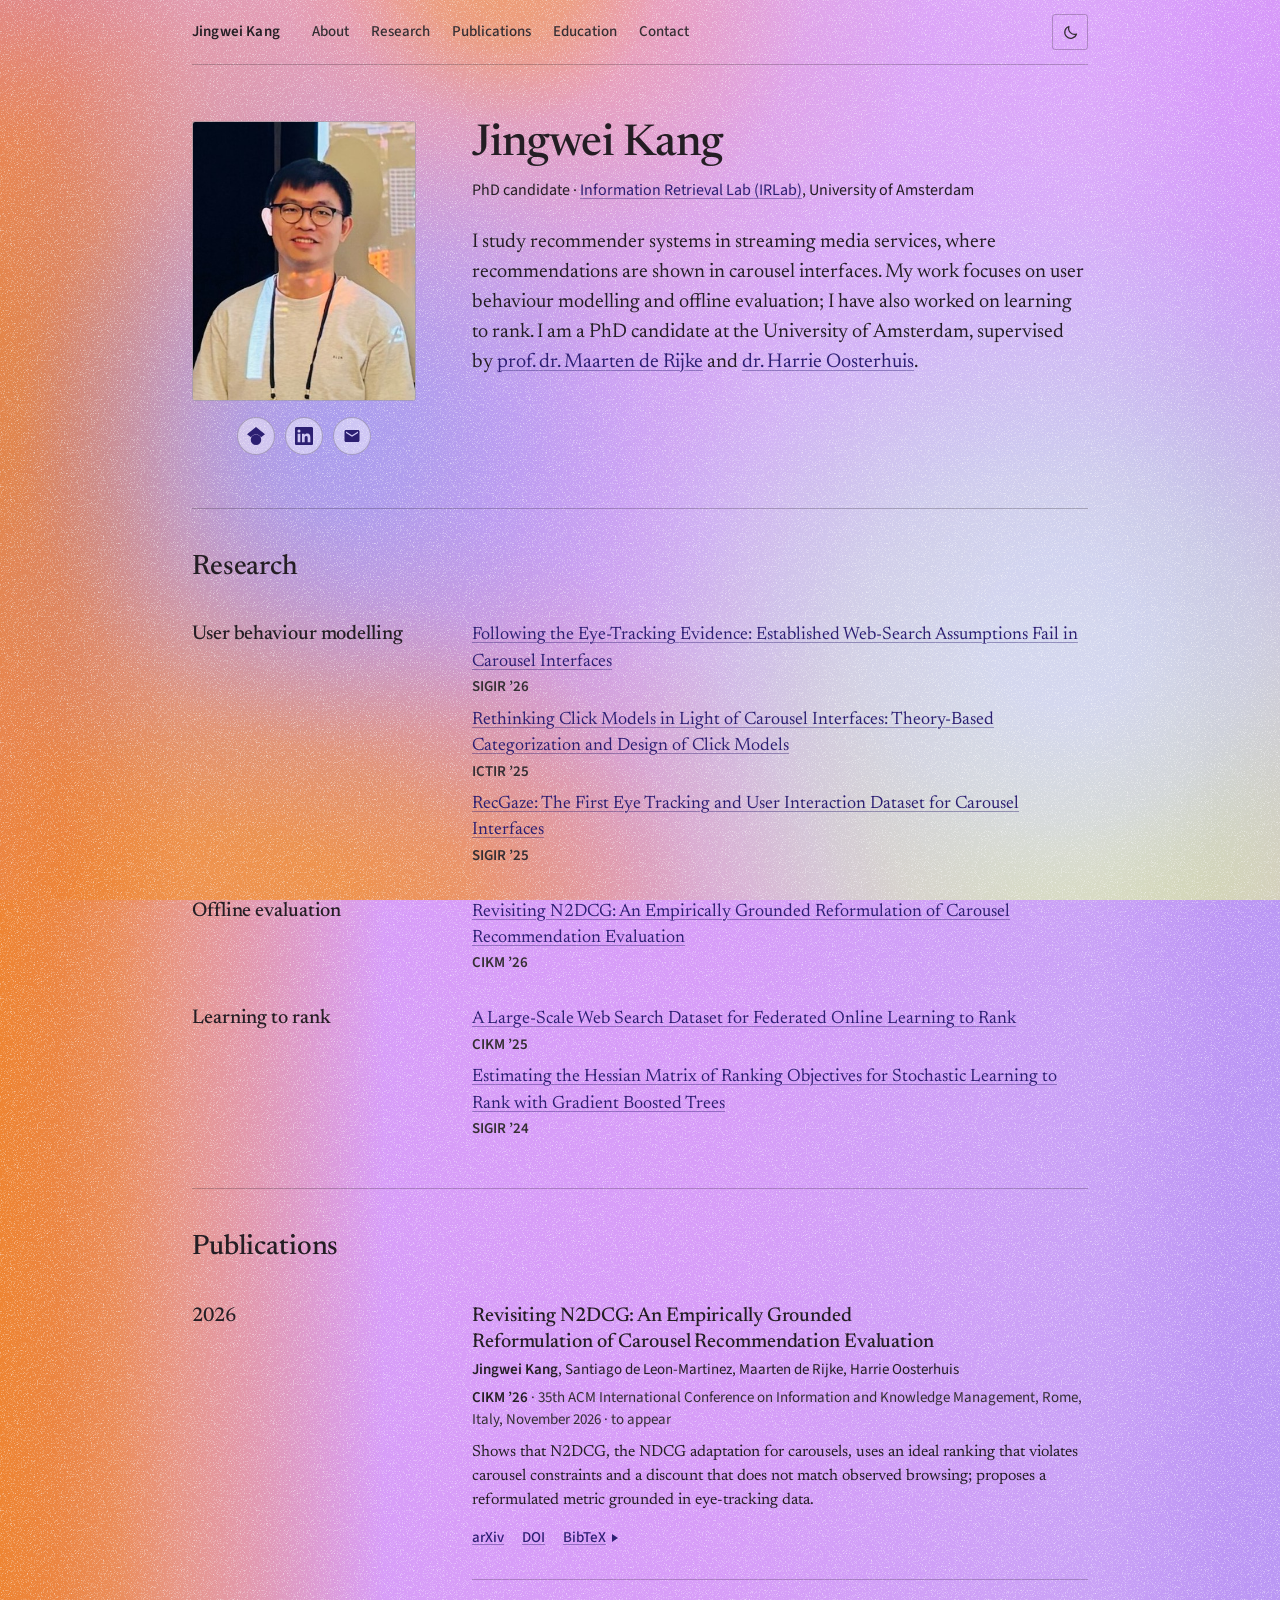
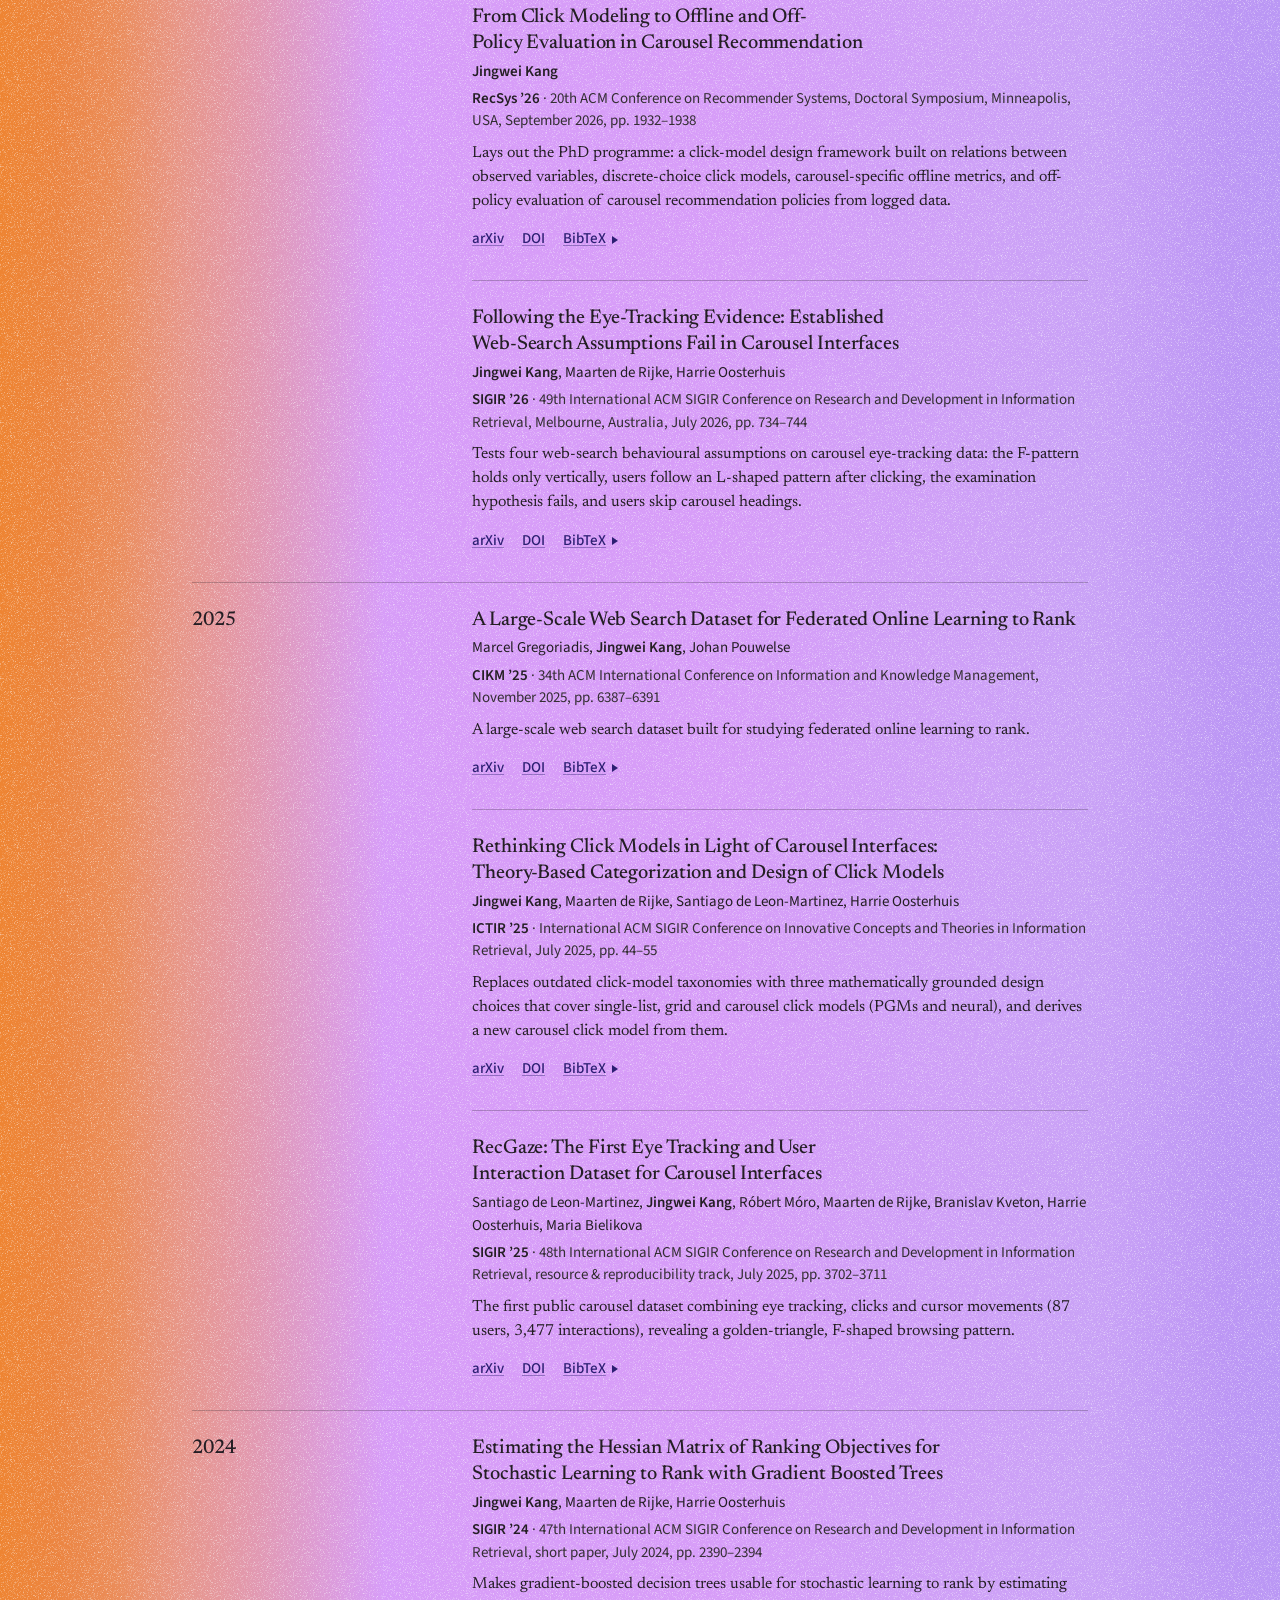
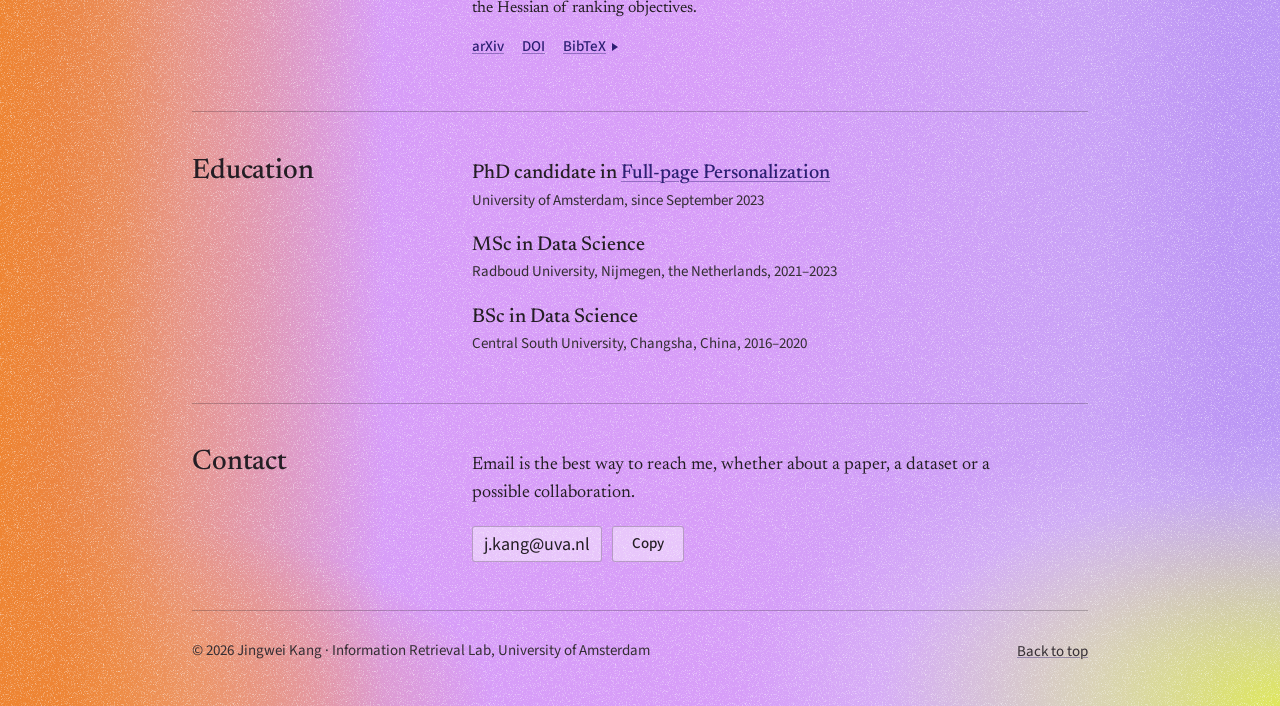
==== index.html @ 4bb090da "Link the PhD topic to the doctoral symposium paper Co-Authored-By: Claude Fable 5.1 <noreply@anthrop" ====
<!DOCTYPE html>
<html lang="en" class="no-js">
<head>
  <meta charset="utf-8">
  <meta name="viewport" content="width=device-width, initial-scale=1">
  <title>Jingwei Kang</title>
  <!-- ===== Head: the description below is what search engines and link previews show. Keep it in step with the bio. ===== -->
  <meta name="description" content="Jingwei Kang is a PhD candidate at the Information Retrieval Lab (IRLab), University of Amsterdam, supervised by prof. dr. Maarten de Rijke and dr. Harrie Oosterhuis. Recommender systems in streaming media services: user behaviour modelling, offline evaluation, learning to rank.">
  <meta property="og:title" content="Jingwei Kang">
  <meta property="og:description" content="PhD candidate at the IRLab, University of Amsterdam. Recommender systems in streaming media services: user behaviour modelling, offline evaluation, learning to rank.">
  <meta property="og:type" content="profile">
  <meta property="profile:first_name" content="Jingwei">
  <meta property="profile:last_name" content="Kang">
  <meta name="color-scheme" content="light dark">
  <meta name="theme-color" media="(prefers-color-scheme: light)" content="#D290F7">
  <meta name="theme-color" media="(prefers-color-scheme: dark)" content="#1A1411">
  <link rel="icon" href="assets/img/favicon.svg" type="image/svg+xml">
  <script>
    // Apply a saved theme before the first paint and mark that scripts run (the script
    // tag at the end of <body> puts the no-js class back if main.js fails to load).
    // It sits above the stylesheets so that it never waits for the network.
    (function () {
      var root = document.documentElement;
      root.classList.remove('no-js');
      try {
        var theme = localStorage.getItem('theme');
        if (theme === 'dark' || theme === 'light') {
          root.setAttribute('data-theme', theme);
        }
      } catch (error) {
        // Storage can be unavailable (private mode, blocked cookies); the system preference applies.
      }
    })();
  </script>
  <link rel="preconnect" href="https://fonts.googleapis.com">
  <link rel="preconnect" href="https://fonts.gstatic.com" crossorigin>
  <!-- ===== Fonts: the Google Fonts stylesheet is requested as a print sheet and switched to all media once it has arrived, so the page is painted in the fallback fonts straight away (display=swap) and never waits for fonts.googleapis.com, even when that server is slow or unreachable. The <noscript> copy loads it the ordinary way without JavaScript. Keep the two URLs identical. ===== -->
  <link rel="stylesheet" href="https://fonts.googleapis.com/css2?family=Newsreader:ital,opsz,wght@0,6..72,400..600;1,6..72,400..600&amp;family=Source+Sans+3:ital,wght@0,400..600;1,400..600&amp;display=swap" media="print" onload="this.media='all'">
  <noscript><link rel="stylesheet" href="https://fonts.googleapis.com/css2?family=Newsreader:ital,opsz,wght@0,6..72,400..600;1,6..72,400..600&amp;family=Source+Sans+3:ital,wght@0,400..600;1,400..600&amp;display=swap"></noscript>
  <link rel="stylesheet" href="assets/css/style.css">
  <!-- ===== Structured data: keep the sameAs list identical to the personal profile links in the Contact section (Scholar, ORCID, OpenReview, Semantic Scholar, LinkedIn, GitHub); the IRLab group link stays out. ===== -->
  <script type="application/ld+json">
    {
      "@context": "https://schema.org",
      "@type": "Person",
      "name": "Jingwei Kang",
      "jobTitle": "PhD candidate",
      "email": "mailto:j.kang@uva.nl",
      "affiliation": {
        "@type": "Organization",
        "name": "University of Amsterdam",
        "department": {
          "@type": "Organization",
          "name": "Information Retrieval Lab (IRLab)",
          "url": "https://irlab.science.uva.nl/"
        }
      },
      "alumniOf": [
        { "@type": "CollegeOrUniversity", "name": "Radboud University" },
        { "@type": "CollegeOrUniversity", "name": "Central South University" }
      ],
      "knowsAbout": ["Recommender systems", "User modeling"],
      "sameAs": [
        "https://scholar.google.com/citations?user=pT_2QWUAAAAJ",
        "https://orcid.org/0009-0003-9283-4060",
        "https://openreview.net/profile?id=~Jingwei_Kang1",
        "https://www.semanticscholar.org/author/Jingwei-Kang/2297338062",
        "https://www.linkedin.com/in/jingwei-kang-918597163/",
        "https://github.com/jkang98"
      ]
    }
  </script>
</head>
<body id="top">
  <a class="skip-link" href="#main">Skip to content</a>

  <!-- ===== The field: the page background, fixed behind everything and purely decorative. Its colours, placement, grain and drift live in style.css under "The field"; the order of the blobs here is their paint order (later ones on top): the three drifting blobs come after the overlay so that the blended layer never has to be redrawn. ===== -->
  <div class="field" aria-hidden="true">
    <div class="field__mover field__mover--orange-top"><div class="field__mover-y"><div class="field__blob field__blob--orange-top"></div></div></div>
    <div class="field__mover field__mover--khaki"><div class="field__mover-y"><div class="field__blob field__blob--khaki field__blob--breathe"></div></div></div>
    <div class="field__mover field__mover--peri-right"><div class="field__mover-y"><div class="field__blob field__blob--peri-right"></div></div></div>
    <div class="field__overlay">
      <div class="field__mover field__mover--yellow-hi"><div class="field__mover-y"><div class="field__blob field__blob--yellow-hi"></div></div></div>
      <div class="field__mover field__mover--peri-hi"><div class="field__mover-y"><div class="field__blob field__blob--peri-hi"></div></div></div>
    </div>
    <div class="field__mover field__mover--orange-left"><div class="field__mover-y"><div class="field__blob field__blob--orange-left"></div></div></div>
    <div class="field__mover field__mover--orange-bottom"><div class="field__mover-y"><div class="field__blob field__blob--orange-bottom field__blob--breathe"></div></div></div>
    <div class="field__mover field__mover--peri"><div class="field__mover-y"><div class="field__blob field__blob--peri field__blob--breathe"></div></div></div>
    <div class="field__wash"></div>
    <div class="field__grain"></div>
  </div>

  <div class="page">
    <header class="site-header">
      <a class="brand" href="#top">Jingwei Kang</a>
      <nav class="site-nav" aria-label="Sections">
        <ul role="list">
          <li><a href="#about">About</a></li>
          <li><a href="#research">Research</a></li>
          <li><a href="#publications">Publications</a></li>
          <li><a href="#education">Education</a></li>
          <li><a href="#contact">Contact</a></li>
        </ul>
      </nav>
      <button class="theme-toggle" type="button" aria-pressed="false" title="Dark theme">
        <span class="visually-hidden">Dark theme</span>
        <svg class="icon-moon" viewBox="0 0 24 24" fill="none" stroke="currentColor" stroke-width="1.75" stroke-linecap="round" stroke-linejoin="round" aria-hidden="true" focusable="false">
          <path d="M20.5 14.2A8.5 8.5 0 0 1 9.8 3.5a8.5 8.5 0 1 0 10.7 10.7z"/>
        </svg>
        <svg class="icon-sun" viewBox="0 0 24 24" fill="none" stroke="currentColor" stroke-width="1.75" stroke-linecap="round" stroke-linejoin="round" aria-hidden="true" focusable="false">
          <circle cx="12" cy="12" r="4"/>
          <path d="M12 2.5v2.5M12 19v2.5M2.5 12H5M19 12h2.5M5.3 5.3l1.8 1.8M16.9 16.9l1.8 1.8M5.3 18.7l1.8-1.8M16.9 7.1l1.8-1.8"/>
        </svg>
      </button>
    </header>

    <main id="main" tabindex="-1">
      <!-- ===== Intro: name and role line, then the side column (portrait plus the three quick links) and the bio. The portrait is assets/img/portrait.jpg (4:5; see README "Changing the photo"). ===== -->
      <section class="hero" id="about" aria-labelledby="name">
        <div class="hero-head">
          <h1 id="name">Jingwei Kang</h1>
          <p class="role">PhD candidate&nbsp;· <a href="https://irlab.science.uva.nl/">Information Retrieval Lab (IRLab)</a>, University of Amsterdam</p>
        </div>
        <div class="hero-side">
          <img class="portrait" src="assets/img/portrait.jpg" width="384" height="480" alt="Portrait of Jingwei Kang">
          <ul class="quick-links" role="list" aria-label="Profiles and email">
            <li><a href="https://scholar.google.com/citations?user=pT_2QWUAAAAJ" rel="me" aria-label="Google Scholar" title="Google Scholar"><svg viewBox="0 0 24 24" aria-hidden="true" focusable="false"><path d="M5.242 13.769 0 9.5 12 0l12 9.5-5.242 4.269C17.548 11.249 14.978 9.5 12 9.5c-2.977 0-5.548 1.749-6.758 4.269zM12 10a7 7 0 1 0 0 14 7 7 0 0 0 0-14z"/></svg></a></li>
            <li><a href="https://www.linkedin.com/in/jingwei-kang-918597163/" rel="me" aria-label="LinkedIn" title="LinkedIn"><svg viewBox="0 0 24 24" aria-hidden="true" focusable="false"><path d="M20.447 20.452h-3.554v-5.569c0-1.328-.027-3.037-1.852-3.037-1.853 0-2.136 1.445-2.136 2.939v5.667H9.351V9h3.414v1.561h.046c.477-.9 1.637-1.85 3.37-1.85 3.601 0 4.267 2.37 4.267 5.455v6.286zM5.337 7.433a2.062 2.062 0 1 1 0-4.124 2.062 2.062 0 0 1 0 4.124zm1.782 13.019H3.555V9h3.564v11.452zM22.225 0H1.771C.792 0 0 .774 0 1.729v20.542C0 23.227.792 24 1.771 24h20.451C23.2 24 24 23.227 24 22.271V1.729C24 .774 23.2 0 22.225 0z"/></svg></a></li>
            <li><a href="mailto:j.kang@uva.nl" aria-label="Email j.kang@uva.nl" title="j.kang@uva.nl"><svg viewBox="0 0 24 24" aria-hidden="true" focusable="false"><path d="M20 4H4c-1.1 0-1.99.9-1.99 2L2 18c0 1.1.9 2 2 2h16c1.1 0 2-.9 2-2V6c0-1.1-.9-2-2-2zm0 4-8 5-8-5V6l8 5 8-5v2z"/></svg></a></li>
          </ul>
        </div>
        <div class="hero-body">
          <div class="bio">
            <p>I study recommender systems in streaming media services, where recommendations are shown in carousel interfaces. My work focuses on user behaviour modelling and offline evaluation; I have also worked on learning to rank. I am a PhD candidate at the University of Amsterdam, supervised by <a href="https://scholar.google.com/citations?user=AVDkgFIAAAAJ">prof. dr. Maarten de Rijke</a> and <a href="https://scholar.google.com/citations?user=e9JynrAAAAAJ">dr. Harrie&nbsp;Oosterhuis</a>.</p>
          </div>
        </div>
      </section>

      <!-- ===== Research: three themes. Each is an <h3 class="side"> (the theme) plus a <ul class="body theme-papers"> that lists its papers,
           newest first, as links to the entries under Publications (no summaries here). To file a new paper, add one <li> to the right list. ===== -->
      <section class="section" id="research" aria-labelledby="research-heading">
        <h2 id="research-heading">Research</h2>

        <h3 class="side">User behaviour modelling</h3>
        <ul class="body theme-papers" role="list">
          <li><a href="#pub-kang2026eyetracking">Following the Eye-Tracking Evidence: Established <span class="nb">Web-Search</span> Assumptions Fail in Carousel Interfaces</a> <span class="venue">SIGIR ’26</span></li>
          <li><a href="#pub-kang2025rethinking">Rethinking Click Models in Light of Carousel Interfaces: <span class="nb">Theory-Based</span> Categorization and Design of Click Models</a> <span class="venue">ICTIR ’25</span></li>
          <li><a href="#pub-deleon2025recgaze">RecGaze: The First Eye Tracking and User Interaction Dataset for Carousel Interfaces</a> <span class="venue">SIGIR ’25</span></li>
        </ul>

        <h3 class="side">Offline evaluation</h3>
        <ul class="body theme-papers" role="list">
          <li><a href="#pub-kang2026n2dcg">Revisiting N2DCG: An Empirically Grounded Reformulation of Carousel Recommendation Evaluation</a> <span class="venue">CIKM ’26</span></li>
        </ul>

        <h3 class="side">Learning to rank</h3>
        <ul class="body theme-papers" role="list">
          <li><a href="#pub-gregoriadis2025federated">A <span class="nb">Large-Scale</span> Web Search Dataset for Federated Online Learning to Rank</a> <span class="venue">CIKM ’25</span></li>
          <li><a href="#pub-kang2024hessian">Estimating the Hessian Matrix of Ranking Objectives for Stochastic Learning to Rank with Gradient Boosted Trees</a> <span class="venue">SIGIR ’24</span></li>
        </ul>
      </section>

      <!-- ===== Publications: grouped by year, newest first. Each year is an <h3 class="side year"> plus an <ol class="body pubs">.
           To add a paper, copy one <li class="pub"> block (template in README.md). Only id="pub-KEY" needs to be unique; the
           BibTeX and Copy buttons find their own blocks. In the BibTeX keep the <pre> at the left margin and one field per line,
           each line in its own <span class="f">: the Copy button copies the plain text, the spans only lay it out. ===== -->
      <section class="section section--pubs" id="publications" aria-labelledby="publications-heading">
        <h2 id="publications-heading">Publications</h2>

        <h3 class="side year" id="year-2026">2026</h3>
        <ol class="body pubs" role="list" aria-labelledby="year-2026">
          <li class="pub" id="pub-kang2026n2dcg">
            <h4 class="pub-title">Revisiting N2DCG: An Empirically Grounded Reformulation of Carousel Recommendation Evaluation</h4>
            <p class="pub-meta pub-authors"><span class="me">Jingwei Kang</span>, Santiago de Leon-Martinez, Maarten de Rijke, Harrie Oosterhuis</p>
            <p class="pub-meta pub-venue"><span class="venue">CIKM ’26</span>&nbsp;· 35th ACM International Conference on Information and Knowledge Management, Rome, Italy, November 2026&nbsp;· to appear</p>
            <p class="pub-summary">Shows that N2DCG, the NDCG adaptation for carousels, uses an ideal ranking that violates carousel constraints and a discount that does not match observed browsing; proposes a reformulated metric grounded in eye-tracking data.</p>
            <p class="pub-links">
              <a href="https://arxiv.org/abs/2608.21877">arXiv</a>
              <a href="https://doi.org/10.1145/3799682.3839894">DOI</a>
              <button class="textbutton" type="button" aria-expanded="false">BibTeX</button>
            </p>
            <div class="bib" hidden>
<pre><code><span class="f">@inproceedings{<wbr>10.1145/3799682.3839894,</span>
<span class="f">author = {Kang, Jingwei and de Leon-Martinez, Santiago and de Rijke, Maarten and Oosterhuis, Harrie},</span>
<span class="f">title = {Revisiting N2DCG: An Empirically Grounded Reformulation of Carousel Recommendation Evaluation},</span>
<span class="f">year = {2026},</span>
<span class="f">publisher = {Association for Computing Machinery},</span>
<span class="f">address = {New York, NY, USA},</span>
<span class="f">url = {https://doi.org/10.1145/3799682.3839894},</span>
<span class="f">doi = {10.1145/3799682.3839894},</span>
<span class="f">booktitle = {Proceedings of the 35th ACM International Conference on Information and Knowledge Management},</span>
<span class="f">location = {Rome, Italy},</span>
<span class="f">series = {CIKM &#x27;26}</span>
<span class="f">}</span></code></pre>
              <p class="bib-foot"><button class="btn btn-copy" type="button">Copy</button><span class="copy-status" role="status" aria-live="polite"></span></p>
            </div>
          </li>

          <li class="pub" id="pub-kang2026click">
            <h4 class="pub-title">From Click Modeling to Offline and Off-Policy Evaluation in Carousel Recommendation</h4>
            <p class="pub-meta pub-authors"><span class="me">Jingwei Kang</span></p>
            <p class="pub-meta pub-venue"><span class="venue">RecSys ’26</span>&nbsp;· 20th ACM Conference on Recommender Systems, Doctoral Symposium, Minneapolis, USA, September 2026, pp. 1932–1938</p>
            <p class="pub-summary">Lays out the PhD programme: a click-model design framework built on relations between observed variables, discrete-choice click models, carousel-specific offline metrics, and off-policy evaluation of carousel recommendation policies from logged data.</p>
            <p class="pub-links">
              <a href="https://arxiv.org/abs/2608.22022">arXiv</a>
              <a href="https://doi.org/10.1145/3773078.3831937">DOI</a>
              <button class="textbutton" type="button" aria-expanded="false">BibTeX</button>
            </p>
            <div class="bib" hidden>
<pre><code><span class="f">@inproceedings{<wbr>10.1145/3773078.3831937,</span>
<span class="f">author = {Kang, Jingwei},</span>
<span class="f">title = {From Click Modeling to Offline and Off-Policy Evaluation in Carousel Recommendation},</span>
<span class="f">year = {2026},</span>
<span class="f">publisher = {Association for Computing Machinery},</span>
<span class="f">address = {New York, NY, USA},</span>
<span class="f">url = {https://doi.org/10.1145/3773078.3831937},</span>
<span class="f">doi = {10.1145/3773078.3831937},</span>
<span class="f">booktitle = {Proceedings of the 20th ACM Conference on Recommender Systems},</span>
<span class="f">pages = {1932–1938},</span>
<span class="f">numpages = {7},</span>
<span class="f">location = {Minneapolis, MN, USA},</span>
<span class="f">series = {RecSys &#x27;26}</span>
<span class="f">}</span></code></pre>
              <p class="bib-foot"><button class="btn btn-copy" type="button">Copy</button><span class="copy-status" role="status" aria-live="polite"></span></p>
            </div>
          </li>

          <li class="pub" id="pub-kang2026eyetracking">
            <h4 class="pub-title">Following the Eye-Tracking Evidence: Established Web-Search Assumptions Fail in Carousel Interfaces</h4>
            <p class="pub-meta pub-authors"><span class="me">Jingwei Kang</span>, Maarten de Rijke, Harrie Oosterhuis</p>
            <p class="pub-meta pub-venue"><span class="venue">SIGIR ’26</span>&nbsp;· 49th International ACM SIGIR Conference on Research and Development in Information Retrieval, Melbourne, Australia, July 2026, pp. 734–744</p>
            <p class="pub-summary">Tests four web-search behavioural assumptions on carousel eye-tracking data: the <span class="nb">F-pattern</span> holds only vertically, users follow an <span class="nb">L-shaped</span> pattern after clicking, the examination hypothesis fails, and users skip carousel headings.</p>
            <p class="pub-links">
              <a href="https://arxiv.org/abs/2604.21019">arXiv</a>
              <a href="https://doi.org/10.1145/3805712.3809657">DOI</a>
              <button class="textbutton" type="button" aria-expanded="false">BibTeX</button>
            </p>
            <div class="bib" hidden>
<pre><code><span class="f">@inproceedings{<wbr>10.1145/3805712.3809657,</span>
<span class="f">author = {Kang, Jingwei and de Rijke, Maarten and Oosterhuis, Harrie},</span>
<span class="f">title = {Following the Eye-Tracking Evidence: Established Web-Search Assumptions Fail in Carousel Interfaces},</span>
<span class="f">year = {2026},</span>
<span class="f">publisher = {Association for Computing Machinery},</span>
<span class="f">address = {New York, NY, USA},</span>
<span class="f">url = {https://doi.org/10.1145/3805712.3809657},</span>
<span class="f">doi = {10.1145/3805712.3809657},</span>
<span class="f">booktitle = {Proceedings of the 49th International ACM SIGIR Conference on Research and Development in Information Retrieval},</span>
<span class="f">pages = {734–744},</span>
<span class="f">numpages = {11},</span>
<span class="f">location = {Melbourne, Australia},</span>
<span class="f">series = {SIGIR &#x27;26}</span>
<span class="f">}</span></code></pre>
              <p class="bib-foot"><button class="btn btn-copy" type="button">Copy</button><span class="copy-status" role="status" aria-live="polite"></span></p>
            </div>
          </li>
        </ol>

        <h3 class="side year" id="year-2025">2025</h3>
        <ol class="body pubs" role="list" aria-labelledby="year-2025">
          <li class="pub" id="pub-gregoriadis2025federated">
            <h4 class="pub-title">A&nbsp;Large-Scale Web Search Dataset for Federated Online Learning to Rank</h4>
            <p class="pub-meta pub-authors">Marcel Gregoriadis, <span class="me">Jingwei Kang</span>, Johan Pouwelse</p>
            <p class="pub-meta pub-venue"><span class="venue">CIKM ’25</span>&nbsp;· 34th ACM International Conference on Information and Knowledge Management, November 2025, pp. 6387–6391</p>
            <p class="pub-summary">A large-scale web search dataset built for studying federated online learning to rank.</p>
            <p class="pub-links">
              <a href="https://arxiv.org/abs/2508.12353">arXiv</a>
              <a href="https://doi.org/10.1145/3746252.3761651">DOI</a>
              <button class="textbutton" type="button" aria-expanded="false">BibTeX</button>
            </p>
            <div class="bib" hidden>
<pre><code><span class="f">@inproceedings{<wbr>10.1145/3746252.3761651,</span>
<span class="f">author = {Gregoriadis, Marcel and Kang, Jingwei and Pouwelse, Johan},</span>
<span class="f">title = {A Large-Scale Web Search Dataset for Federated Online Learning to Rank},</span>
<span class="f">year = {2025},</span>
<span class="f">publisher = {Association for Computing Machinery},</span>
<span class="f">address = {New York, NY, USA},</span>
<span class="f">url = {https://doi.org/10.1145/3746252.3761651},</span>
<span class="f">doi = {10.1145/3746252.3761651},</span>
<span class="f">booktitle = {Proceedings of the 34th ACM International Conference on Information and Knowledge Management},</span>
<span class="f">pages = {6387–6391},</span>
<span class="f">numpages = {5},</span>
<span class="f">location = {Seoul, Republic of Korea},</span>
<span class="f">series = {CIKM &#x27;25}</span>
<span class="f">}</span></code></pre>
              <p class="bib-foot"><button class="btn btn-copy" type="button">Copy</button><span class="copy-status" role="status" aria-live="polite"></span></p>
            </div>
          </li>

          <li class="pub" id="pub-kang2025rethinking">
            <h4 class="pub-title">Rethinking Click Models in Light of Carousel Interfaces: Theory-Based Categorization and Design of Click Models</h4>
            <p class="pub-meta pub-authors"><span class="me">Jingwei Kang</span>, Maarten de Rijke, Santiago de Leon-Martinez, Harrie Oosterhuis</p>
            <p class="pub-meta pub-venue"><span class="venue">ICTIR ’25</span>&nbsp;· International ACM SIGIR Conference on Innovative Concepts and Theories in Information Retrieval, July 2025, pp. 44–55</p>
            <p class="pub-summary">Replaces outdated click-model taxonomies with three mathematically grounded design choices that cover single-list, grid and carousel click models (PGMs and neural), and derives a new carousel click model from them.</p>
            <p class="pub-links">
              <a href="https://arxiv.org/abs/2506.18548">arXiv</a>
              <a href="https://doi.org/10.1145/3731120.3744585">DOI</a>
              <button class="textbutton" type="button" aria-expanded="false">BibTeX</button>
            </p>
            <div class="bib" hidden>
<pre><code><span class="f">@inproceedings{<wbr>10.1145/3731120.3744585,</span>
<span class="f">author = {Kang, Jingwei and de Rijke, Maarten and de Leon-Martinez, Santiago and Oosterhuis, Harrie},</span>
<span class="f">title = {Rethinking Click Models in Light of Carousel Interfaces: Theory-Based Categorization and Design of Click Models},</span>
<span class="f">year = {2025},</span>
<span class="f">publisher = {Association for Computing Machinery},</span>
<span class="f">address = {New York, NY, USA},</span>
<span class="f">url = {https://doi.org/10.1145/3731120.3744585},</span>
<span class="f">doi = {10.1145/3731120.3744585},</span>
<span class="f">booktitle = {Proceedings of the 2025 International ACM SIGIR Conference on Innovative Concepts and Theories in Information Retrieval (ICTIR)},</span>
<span class="f">pages = {44–55},</span>
<span class="f">numpages = {12},</span>
<span class="f">location = {Padua, Italy},</span>
<span class="f">series = {ICTIR &#x27;25}</span>
<span class="f">}</span></code></pre>
              <p class="bib-foot"><button class="btn btn-copy" type="button">Copy</button><span class="copy-status" role="status" aria-live="polite"></span></p>
            </div>
          </li>

          <li class="pub" id="pub-deleon2025recgaze">
            <h4 class="pub-title">RecGaze: The First Eye Tracking and User Interaction Dataset for Carousel Interfaces</h4>
            <p class="pub-meta pub-authors">Santiago de Leon-Martinez, <span class="me">Jingwei Kang</span>, Róbert Móro, Maarten de Rijke, Branislav Kveton, Harrie Oosterhuis, Maria Bielikova</p>
            <p class="pub-meta pub-venue"><span class="venue">SIGIR ’25</span>&nbsp;· 48th International ACM SIGIR Conference on Research and Development in Information Retrieval, resource &amp; reproducibility track, July 2025, pp. 3702–3711</p>
            <p class="pub-summary">The first public carousel dataset combining eye tracking, clicks and cursor movements (87 users, 3,477 interactions), revealing a golden-triangle, <span class="nb">F-shaped</span> browsing pattern.</p>
            <p class="pub-links">
              <a href="https://arxiv.org/abs/2504.20792">arXiv</a>
              <a href="https://doi.org/10.1145/3726302.3730301">DOI</a>
              <button class="textbutton" type="button" aria-expanded="false">BibTeX</button>
            </p>
            <div class="bib" hidden>
<pre><code><span class="f">@inproceedings{<wbr>10.1145/3726302.3730301,</span>
<span class="f">author = {de Leon-Martinez, Santiago and Kang, Jingwei and Moro, Robert and de Rijke, Maarten and Kveton, Branislav and Oosterhuis, Harrie and Bielikova, Maria},</span>
<span class="f">title = {RecGaze: The First Eye Tracking and User Interaction Dataset for Carousel Interfaces},</span>
<span class="f">year = {2025},</span>
<span class="f">publisher = {Association for Computing Machinery},</span>
<span class="f">address = {New York, NY, USA},</span>
<span class="f">url = {https://doi.org/10.1145/3726302.3730301},</span>
<span class="f">doi = {10.1145/3726302.3730301},</span>
<span class="f">booktitle = {Proceedings of the 48th International ACM SIGIR Conference on Research and Development in Information Retrieval},</span>
<span class="f">pages = {3702–3711},</span>
<span class="f">numpages = {10},</span>
<span class="f">location = {Padua, Italy},</span>
<span class="f">series = {SIGIR &#x27;25}</span>
<span class="f">}</span></code></pre>
              <p class="bib-foot"><button class="btn btn-copy" type="button">Copy</button><span class="copy-status" role="status" aria-live="polite"></span></p>
            </div>
          </li>

        </ol>

        <h3 class="side year" id="year-2024">2024</h3>
        <ol class="body pubs" role="list" aria-labelledby="year-2024">
          <li class="pub" id="pub-kang2024hessian">
            <h4 class="pub-title">Estimating the Hessian Matrix of Ranking Objectives for Stochastic Learning to Rank with Gradient Boosted Trees</h4>
            <p class="pub-meta pub-authors"><span class="me">Jingwei Kang</span>, Maarten de Rijke, Harrie Oosterhuis</p>
            <p class="pub-meta pub-venue"><span class="venue">SIGIR ’24</span>&nbsp;· 47th International ACM SIGIR Conference on Research and Development in Information Retrieval, short paper, July 2024, pp. 2390–2394</p>
            <p class="pub-summary">Makes gradient-boosted decision trees usable for stochastic learning to rank by estimating the Hessian of ranking objectives.</p>
            <p class="pub-links">
              <a href="https://arxiv.org/abs/2404.12190">arXiv</a>
              <a href="https://doi.org/10.1145/3626772.3657918">DOI</a>
              <button class="textbutton" type="button" aria-expanded="false">BibTeX</button>
            </p>
            <div class="bib" hidden>
<pre><code><span class="f">@inproceedings{<wbr>10.1145/3626772.3657918,</span>
<span class="f">author = {Kang, Jingwei and de Rijke, Maarten and Oosterhuis, Harrie},</span>
<span class="f">title = {Estimating the Hessian Matrix of Ranking Objectives for Stochastic Learning to Rank with Gradient Boosted Trees},</span>
<span class="f">year = {2024},</span>
<span class="f">publisher = {Association for Computing Machinery},</span>
<span class="f">address = {New York, NY, USA},</span>
<span class="f">url = {https://doi.org/10.1145/3626772.3657918},</span>
<span class="f">doi = {10.1145/3626772.3657918},</span>
<span class="f">booktitle = {Proceedings of the 47th International ACM SIGIR Conference on Research and Development in Information Retrieval},</span>
<span class="f">pages = {2390–2394},</span>
<span class="f">numpages = {5},</span>
<span class="f">location = {Washington DC, USA},</span>
<span class="f">series = {SIGIR &#x27;24}</span>
<span class="f">}</span></code></pre>
              <p class="bib-foot"><button class="btn btn-copy" type="button">Copy</button><span class="copy-status" role="status" aria-live="polite"></span></p>
            </div>
          </li>
        </ol>
      </section>

      <!-- ===== Education: one <li> per degree, newest first; years go at the end of the edu-detail line. ===== -->
      <section class="section" id="education" aria-labelledby="education-heading">
        <h2 id="education-heading">Education</h2>
        <div class="body">
          <ul class="edu" role="list">
            <li>
              <p class="edu-degree">PhD candidate in <a href="#pub-kang2026click">Full-page Personalization</a></p>
              <p class="edu-detail">University of Amsterdam, since September 2023</p>
            </li>
            <li>
              <p class="edu-degree">MSc in Data Science</p>
              <p class="edu-detail">Radboud University, Nijmegen, the Netherlands, 2021–2023</p>
            </li>
            <li>
              <p class="edu-degree">BSc in Data Science</p>
              <p class="edu-detail">Central South University, Changsha, China, 2016–2020</p>
            </li>
          </ul>
        </div>
      </section>

      <!-- ===== Contact: one sentence, the email address with its Copy button, and a commented-out CV link. The address also appears in the quick links under the portrait and in the JSON-LD block in <head>; change it everywhere at once with find-and-replace. ===== -->
      <section class="section" id="contact" aria-labelledby="contact-heading">
        <h2 id="contact-heading">Contact</h2>
        <div class="body">
          <p>Email is the best way to reach me, whether about a paper, a dataset or a possible collaboration.</p>
          <p class="email-row">
            <a class="email" id="email-address" href="mailto:j.kang@uva.nl">j.kang@uva.nl</a>
            <button class="btn btn-copy" type="button" data-copy="j.kang@uva.nl" aria-describedby="email-address">Copy</button>
            <span class="copy-status" role="status" aria-live="polite"></span>
          </p>
          <!-- A CV link can go here once a PDF exists: <p><a href="assets/cv.pdf">Curriculum vitae (PDF)</a></p> — see README.md. -->
        </div>
      </section>
    </main>

    <!-- ===== Footer: update the year once a year. ===== -->
    <footer class="site-footer">
      <p>© 2026 Jingwei Kang&nbsp;· Information Retrieval Lab, University of Amsterdam</p>
      <p><a href="#top">Back to top</a></p>
    </footer>
  </div>

  <!-- If this file fails to load, the page falls back to its scriptless state (every BibTeX entry shown, the inert controls hidden). -->
  <script src="assets/js/main.js" onerror="document.documentElement.classList.add('no-js')"></script>
</body>
</html>
---- assets/css/style.css ----
/* ==========================================================================
   Jingwei Kang — personal academic homepage
   Direction: "Classic academic, refined"

   Layout concept: one centred reading column (max 56rem) in which every
   section below the hero shares the same two-column scaffold — a 14rem
   margin column for the section heading and its sub-headings (years, research
   themes) and a 38.5rem prose column — collapsing to a single column under 52em.

   Type: Newsreader (display and prose, optical sizing on), Source Sans 3
   (navigation, metadata, labels, buttons), the system monospace for BibTeX.
   One size per job; the scale is listed in the tokens below.

   Colour: the page sits on "the field", a fixed, grainy colour field in the
   manner of midem.com: a lilac ground with soft orange, periwinkle and khaki
   blobs, an overlay layer of acid-yellow and periwinkle highlights, fine film
   grain and a slow drift (section "The field" below). The type is set
   directly on it: a plum-black ink, a dark muted grey and a deep indigo for
   links, each chosen for 4.5:1 or better against the field behind the reading
   column, which a soft light wash keeps calmer than the edges. The dark theme
   is a night palette of the same place, not an inversion: a warm charcoal
   ground, the orange as a sunset glow, the periwinkle as a dusk blue, the
   yellow as lamp-light, cream type and amber links (the dark token blocks say
   why). Every colour on the page comes from the tokens below.
   ========================================================================== */

:root {
  --bg: #D290F7;                         /* the field's lilac ground: painted under the field, and the flat colour for the browser chrome */
  --surface: rgb(255 255 255 / 42%);     /* recessed surface: BibTeX blocks, email field, buttons, the portrait plate */
  --line: rgb(36 30 36 / 26%);           /* hairlines and borders: translucent ink */
  --fg: #241E24;                         /* plum-black ink, at least 7:1 on the field behind the column */
  --muted: #342E33;                      /* secondary text: 4.5:1 even on the field's pure orange (L 0.35) */
  --accent: #2C1F72;                     /* deep indigo: links, markers, focus; 4.5:1 on the field's pure orange */

  /* The field (section "The field" below): midem's palette, as measured on the reference page. */
  --field-base: #D290F7;                 /* lilac ground */
  --field-orange: #EE8432;               /* left edge, bottom left, top centre */
  --field-peri: #A69DF2;                 /* periwinkle: centre left, right of centre */
  --field-khaki: #C3CA8B;                /* bottom right, under the yellow highlight */
  --field-yellow: rgb(228 247 38 / 58%);     /* acid yellow, overlay layer: the pale zone and the yellow corner */
  --field-peri-hi: rgb(164 154 241 / 46%);   /* periwinkle, overlay layer: the pink-lilac top right */
  --field-peri-deep: #9B91EE;            /* the periwinkle disc above the overlay, a shade deeper since it takes no highlight */
  --field-blur: clamp(56px, 13vmin, 120px);  /* softness of every blob edge (sigma); 120px at 1440 x 900 */
  --field-wash: rgb(255 255 255 / 12%);  /* the light wash behind the reading column */
  --field-wash-span: 28.5rem;            /* half-width of the full-strength wash (half the 56rem page, plus a little) */
  --field-wash-feather: 8rem;            /* the wash fades out over this width on each side */
  --field-grain: var(--grain-light);
  --field-grain-opacity: 1;              /* multiplier on the grain tile's own strength */
  --field-flow: 22s;                     /* base period of one tour of the field (each blob uses a multiple of it), paced like midem's loop; 0s stops it */
  /* The grain tiles: 256px of SVG fractal noise (seamless), mapped to white (light theme) or
     warm umber (dark theme) specks. The last row of the colour matrix is the alpha ramp
     (alpha = a * noise + b): light 1.52 / -0.8 gives a 6/255 amplitude, as measured on the
     reference; dark 0.72 / -0.38 is fainter, and its speck colour sits at L 0.09, so the
     grain lightens the charcoal but can never lift a glow behind the column above the
     dark theme's contrast budget. */
  --grain-light: url("data:image/svg+xml,%3Csvg xmlns='http://www.w3.org/2000/svg' width='256' height='256'%3E%3Cfilter id='g' x='0' y='0' width='100%' height='100%' color-interpolation-filters='sRGB'%3E%3CfeTurbulence type='fractalNoise' baseFrequency='1.3' numOctaves='2' stitchTiles='stitch' seed='3'/%3E%3CfeColorMatrix values='0 0 0 0 1 0 0 0 0 1 0 0 0 0 1 1.52 0 0 0 -0.8'/%3E%3C/filter%3E%3Crect width='100%' height='100%' filter='url(%23g)'/%3E%3C/svg%3E");
  --grain-dark: url("data:image/svg+xml,%3Csvg xmlns='http://www.w3.org/2000/svg' width='256' height='256'%3E%3Cfilter id='g' x='0' y='0' width='100%' height='100%' color-interpolation-filters='sRGB'%3E%3CfeTurbulence type='fractalNoise' baseFrequency='1.3' numOctaves='2' stitchTiles='stitch' seed='3'/%3E%3CfeColorMatrix values='0 0 0 0 .42 0 0 0 0 .31 0 0 0 0 .19 0.72 0 0 0 -0.38'/%3E%3C/filter%3E%3Crect width='100%' height='100%' filter='url(%23g)'/%3E%3C/svg%3E");

  --font-display: "Newsreader", "Iowan Old Style", "Palatino Linotype", Palatino, Georgia, "Times New Roman", serif;
  --font-body: "Newsreader", "Iowan Old Style", "Palatino Linotype", Palatino, Georgia, "Times New Roman", serif;
  --font-ui: "Source Sans 3", "Source Sans Pro", "Segoe UI", system-ui, -apple-system, Roboto, "Helvetica Neue", Arial, sans-serif;
  --font-mono: ui-monospace, "SF Mono", Menlo, Consolas, "Liberation Mono", "DejaVu Sans Mono", monospace;

  /* Type scale — one size per job */
  --text-xs: 0.75rem;      /* 12px  running labels: "Papers", years on narrow screens */
  --text-ui: 0.9375rem;    /* 15px  navigation, author and venue lines, links, buttons */
  --text-sm: 1rem;         /* 16px  paper summaries */
  --text-body: 1.125rem;   /* 18px  running text */
  --text-md: 1.25rem;      /* 20px  paper titles, theme names, years, degrees, the bio */
  --text-lg: 1.75rem;      /* 28px  section headings */
  --text-xl: 2.75rem;      /* 44px  the name */
  --text-mono: 0.8125rem;  /* 13px  BibTeX */

  /* Layout */
  --page: 56rem;           /* content width of the page (gutters come on top): 14 + 3.5 + 38.5rem */
  --margin-col: 14rem;     /* heading column beside every section; also the portrait width */
  --gutter: 3.5rem;        /* between the margin column and the prose */
  --measure: 38.5rem;      /* prose column: about 80 characters of Newsreader at 18px */

  /* Baseline nudges so margin-column headings sit on the first prose baseline
     (measured with the web fonts loaded; see README) */
  --h2-shift: -6px;
  --side-shift: -1px;
  --year-shift: 0px;

  color-scheme: light;
}

@media (prefers-color-scheme: dark) {
  :root:not([data-theme="light"]) {
    --bg: #1A1411;  /* warm charcoal: a brown-black on the orange's own hue, so every glow fades into the ground on-hue instead of into grey */
    --surface: rgb(241 233 220 / 8%);  /* cream at 8%: a plate one step lighter than the field (BibTeX, email, buttons, the portrait frame), warm like paper under a lamp */
    --line: rgb(241 233 220 / 24%);  /* hairlines and borders: translucent cream */
    --fg: #F1E9DC;  /* cream ink (L 0.82): 15:1 on the bare ground, 4.5:1 up to L 0.144 behind the column */
    --muted: #E3DBCC;  /* secondary text, light parchment (L 0.71): 4.5:1 up to L 0.12 */
    --accent: #FAD69A;  /* amber, the lamp's colour (L 0.66): links, icons, focus; 4.5:1 up to L 0.107, and on --surface */
    --field-base: #1A1411;
    --field-orange: rgb(255 102 22 / 52%);  /* sunset orange: redder and purer than the day's #EE8432, so that dimmed by the wash it reads as ember rather than tan; 52% puts the core at L 0.09 (174 85 32) */
    --field-peri: rgb(84 112 255 / 60%);  /* dusk blue: the periwinkle cooled by 20 degrees and saturated, a blue light instead of a grey-violet haze; its core is only L 0.06 */
    --field-peri-deep: rgb(104 104 255 / 62%);  /* the disc above the overlay keeps a little of the periwinkle's violet */
    --field-khaki: rgb(222 170 60 / 32%);  /* the khaki corner becomes dim gold: the base of the lamp-light */
    --field-yellow: rgb(255 206 72 / 28%);  /* lamp yellow, screen-blended (the night-only rules below): a faint lamp in the corner where the day has acid yellow */
    --field-peri-hi: rgb(150 160 255 / 14%);  /* a cool haze along the top, screen-blended; the day's pink-lilac becomes dusk violet */
    --field-blur: clamp(72px, 17vmin, 160px);  /* softer edges than by day: night glows are light, not paint, so cores shrink and halos widen */
    --field-wash: rgb(26 20 17 / 42%);  /* the ground itself at 42% behind the column: the glows stay visible through it, and 46% keeps any pile-up of blobs under L 0.106 */
    --field-wash-feather: 22rem;  /* twice the day's feather, so the wash is a vignette and not a band with edges */
    --field-grain: var(--grain-dark);
    --field-grain-opacity: 1;
    color-scheme: dark;
  }
}

:root[data-theme="dark"] {
  --bg: #1A1411;
  --surface: rgb(241 233 220 / 8%);
  --line: rgb(241 233 220 / 24%);
  --fg: #F1E9DC;
  --muted: #E3DBCC;
  --accent: #FAD69A;
  --field-base: #1A1411;
  --field-orange: rgb(255 102 22 / 52%);
  --field-peri: rgb(84 112 255 / 60%);
  --field-peri-deep: rgb(104 104 255 / 62%);
  --field-khaki: rgb(222 170 60 / 32%);
  --field-yellow: rgb(255 206 72 / 28%);
  --field-peri-hi: rgb(150 160 255 / 14%);
  --field-blur: clamp(72px, 17vmin, 160px);
  --field-wash: rgb(26 20 17 / 42%);
  --field-wash-feather: 22rem;
  --field-grain: var(--grain-dark);
  --field-grain-opacity: 1;
  color-scheme: dark;
}

/* Night-only rules. By day the overlay layer blends with `overlay`, which on a dark
   ground can only darken (the old dark theme's yellow corner was invisible for this
   reason); by night it blends with `screen`, so the two highlight blobs add light. The
   body's document-anchored copy of the field blends its yellow layer the same way. */
@media (prefers-color-scheme: dark) {
  :root:not([data-theme="light"]) .field__overlay {
    mix-blend-mode: screen;
  }

  :root:not([data-theme="light"]) body {
    background-blend-mode: normal, normal, screen, normal, normal, normal, normal;
  }
}

:root[data-theme="dark"] .field__overlay {
  mix-blend-mode: screen;
}

:root[data-theme="dark"] body {
  background-blend-mode: normal, normal, screen, normal, normal, normal, normal;
}

/* Night-only: the wash ramps in with eased stops instead of a straight line, so
   a bright core beside the column does not draw a soft vertical edge. */
@media (prefers-color-scheme: dark) {
  :root:not([data-theme="light"]) .field__wash {
    background-image: linear-gradient(
      to right,
      transparent calc(50% - var(--field-wash-span) - var(--field-wash-feather)),
      color-mix(in srgb, var(--field-wash) 22%, transparent) calc(50% - var(--field-wash-span) - var(--field-wash-feather) * 0.62),
      color-mix(in srgb, var(--field-wash) 64%, transparent) calc(50% - var(--field-wash-span) - var(--field-wash-feather) * 0.26),
      var(--field-wash) calc(50% - var(--field-wash-span)),
      var(--field-wash) calc(50% + var(--field-wash-span)),
      color-mix(in srgb, var(--field-wash) 64%, transparent) calc(50% + var(--field-wash-span) + var(--field-wash-feather) * 0.26),
      color-mix(in srgb, var(--field-wash) 22%, transparent) calc(50% + var(--field-wash-span) + var(--field-wash-feather) * 0.62),
      transparent calc(50% + var(--field-wash-span) + var(--field-wash-feather))
    );
  }
}

:root[data-theme="dark"] .field__wash {
  background-image: linear-gradient(
    to right,
    transparent calc(50% - var(--field-wash-span) - var(--field-wash-feather)),
    color-mix(in srgb, var(--field-wash) 22%, transparent) calc(50% - var(--field-wash-span) - var(--field-wash-feather) * 0.62),
    color-mix(in srgb, var(--field-wash) 64%, transparent) calc(50% - var(--field-wash-span) - var(--field-wash-feather) * 0.26),
    var(--field-wash) calc(50% - var(--field-wash-span)),
    var(--field-wash) calc(50% + var(--field-wash-span)),
    color-mix(in srgb, var(--field-wash) 64%, transparent) calc(50% + var(--field-wash-span) + var(--field-wash-feather) * 0.26),
    color-mix(in srgb, var(--field-wash) 22%, transparent) calc(50% + var(--field-wash-span) + var(--field-wash-feather) * 0.62),
    transparent calc(50% + var(--field-wash-span) + var(--field-wash-feather))
  );
}

/* Night-only, phones: the wash covers the whole width and the blobs are small,
   so the two main glows get more alpha there (the phone has contrast headroom). */
@media (max-width: 52em) and (prefers-color-scheme: dark) {
  :root:not([data-theme="light"]) {
    --field-orange: rgb(255 102 22 / 64%);
    --field-peri: rgb(84 112 255 / 70%);
  }
}

@media (max-width: 52em) {
  :root[data-theme="dark"] {
    --field-orange: rgb(255 102 22 / 64%);
    --field-peri: rgb(84 112 255 / 70%);
  }
}

/* --------------------------------------------------------------------------
   Base
   -------------------------------------------------------------------------- */

*,
*::before,
*::after {
  box-sizing: border-box;
}

html {
  -webkit-text-size-adjust: 100%;
  text-size-adjust: 100%;
  /* Anchor jumps leave a little air above the section's hairline. */
  scroll-padding-top: 1rem;
}

/* Smooth scrolling is switched on by main.js once the page and its web fonts
   have loaded (html.fonts-ready). The jump to a #fragment on first load must
   stay instant: a smooth scroll aims at a position measured in the fallback
   fonts and lands off target when Newsreader and Source Sans 3 swap in. */
@media (prefers-reduced-motion: no-preference) {
  html.fonts-ready {
    scroll-behavior: smooth;
  }
}

/* The ground under the field. The body carries a flat, document-anchored copy
   of the field (the orange left edge, the periwinkle tint and the yellow
   highlight on the right, the two bottom corners, the wash and the grain) built
   from the same tokens. In a browser the fixed field covers it completely; it
   shows only where a fixed layer cannot be drawn, such as a full-page
   screenshot, which draws the fixed layer once at the top, so that the rest
   of the page still reads as the field. The print stylesheet removes it. */
body {
  margin: 0;
  background-color: var(--bg);
  background-image:
    var(--field-grain),
    linear-gradient(
      to right,
      transparent calc(50% - var(--field-wash-span) - var(--field-wash-feather)),
      var(--field-wash) calc(50% - var(--field-wash-span)),
      var(--field-wash) calc(50% + var(--field-wash-span)),
      transparent calc(50% + var(--field-wash-span) + var(--field-wash-feather))
    ),
    radial-gradient(ellipse 60vw 45vh at 100% 100%, var(--field-yellow), transparent 70%),
    radial-gradient(ellipse 45vw 35vh at 100% 100%, var(--field-khaki), transparent 70%),
    radial-gradient(ellipse 55vw 32vh at 0% 100%, var(--field-orange), transparent 70%),
    linear-gradient(to right, transparent 55%, color-mix(in srgb, var(--field-peri) 55%, transparent) 100%),
    linear-gradient(to right, var(--field-orange) 0, color-mix(in srgb, var(--field-orange) 85%, transparent) 9%, transparent 30%);
  background-blend-mode: normal, normal, overlay, normal, normal, normal, normal;
  background-size: 256px 256px, auto, auto, auto, auto, auto, auto;
  background-repeat: repeat, no-repeat, no-repeat, no-repeat, no-repeat, no-repeat, no-repeat;
  color: var(--fg);
  font-family: var(--font-body);
  font-size: var(--text-body);
  line-height: 1.55;
  font-optical-sizing: auto;
  font-kerning: normal;
}

img,
svg {
  display: block;
  max-width: 100%;
  height: auto;
}

h1,
h2,
h3,
h4 {
  margin: 0;
  font-family: var(--font-display);
  font-weight: 500;
  line-height: 1.2;
  letter-spacing: -0.005em;
  text-wrap: balance;
}

p {
  margin: 0 0 1em;
  text-wrap: pretty;
}

/* Phrases that must not break across lines: the two names in the bio and the
   compounds with a one-letter first part (F-shaped, L-shaped, F-pattern), where
   the letter would stand alone at a line end. Every other hyphenated compound
   breaks at its hyphen, as in print. */
.nb {
  white-space: nowrap;
}

a {
  color: var(--accent);
  text-decoration: underline;
  text-decoration-thickness: 1px;
  text-underline-offset: 0.16em;
  text-decoration-color: var(--line);
  text-decoration-color: color-mix(in srgb, var(--accent) 40%, transparent);
}

a:hover {
  text-decoration-color: currentColor;
}

:focus-visible {
  outline: 2px solid var(--accent);
  outline-offset: 3px;
  border-radius: 2px;
}

/* Shift+Tab scrolls a control in top-aligned at scroll-padding-top; the margin
   keeps its focus ring clear of the viewport edge. Anchor jumps target
   sections, not controls, so they are unaffected. */
a,
button {
  scroll-margin-top: 6px;
}

/* The skip link moves focus to <main> (tabindex="-1"), so the next Tab starts
   inside the content; no ring is drawn around the whole page. */
main:focus {
  outline: none;
}

::selection {
  background: var(--line);
  background: color-mix(in srgb, var(--accent) 22%, var(--bg));
}

button {
  font: inherit;
  color: inherit;
}

@media (prefers-reduced-motion: no-preference) {
  a,
  button {
    transition: color 120ms ease, border-color 120ms ease, background-color 120ms ease, text-decoration-color 120ms ease;
  }
}

.visually-hidden {
  position: absolute !important;
  width: 1px;
  height: 1px;
  margin: -1px;
  padding: 0;
  overflow: hidden;
  clip: rect(0 0 0 0);
  clip-path: inset(50%);
  white-space: nowrap;
  border: 0;
}

.skip-link {
  position: absolute;
  top: 0.5rem;
  left: 0.5rem;
  z-index: 100;
  padding: 0.5rem 0.75rem;
  border-radius: 3px;
  background: var(--fg);
  color: var(--bg);
  font-family: var(--font-ui);
  font-size: var(--text-ui);
  font-weight: 500;
  text-decoration: none;
  transform: translateY(-300%);
}

.skip-link:focus {
  transform: none;
  outline-color: var(--bg);
  outline-offset: -4px;
}

/* One outer wrapper carries the side gutter; --page is the content width,
   so the scaffold (14rem + 3.5rem + 38.5rem) fits exactly. */
.page {
  box-sizing: content-box;
  max-width: var(--page);
  margin-inline: auto;
  padding-left: max(16px, env(safe-area-inset-left, 0px));
  padding-right: max(16px, env(safe-area-inset-right, 0px));
}

/* The small, letter-spaced running label: one treatment, two uses (the
   "Papers" label and the year headings on narrow screens). */
.label {
  font-family: var(--font-ui);
  font-size: var(--text-xs);
  font-weight: 600;
  letter-spacing: 0.08em;
  text-transform: uppercase;
  color: var(--muted);
}

/* --------------------------------------------------------------------------
   The field: the page background

   A fixed, full-viewport layer behind everything (<div class="field"> at the
   top of <body>), built from the --field-* tokens above:

   - the ground (--field-base) and eight soft blobs. Each blob is one element
     with a radial gradient whose stops trace a Gaussian edge (full colour up
     to rx - 2 sigma, half at rx, gone at rx + 3 sigma; sigma = --field-blur),
     which looks the same as a hard shape under filter: blur() but is painted
     once instead of being blurred every frame. Its colour (--c), centre
     (--x/--y, in viewport units), half-size (--rx/--ry) and rotation (--rot)
     are set per blob below;
   - six blobs sit in the main layer; two (acid yellow, periwinkle) sit in
     .field__overlay, which blends with mix-blend-mode: overlay and so lights
     up the lilac into pink-lilac and the khaki corner into acid yellow;
   - three main blobs drift slowly (transform animations on their own
     composited layers; nothing under prefers-reduced-motion). They are
     painted above .field__overlay, not under it: a moving layer under a
     blended one would make the browser re-blend the whole field every frame,
     while this way the blended part is composited once and only the three
     small layers move;
   - .field__wash lifts the strip behind the reading column so that the text
     keeps its contrast while the edges stay saturated;
   - .field__grain tiles the SVG noise at --field-grain-opacity.

   To tone the field down, raise the wash or lower the blob colours' alpha
   (as the dark theme does); to change the palette, change the --field-*
   colours; to stop the drift, set --field-drift to 0s. See README.md.
   -------------------------------------------------------------------------- */

.field {
  position: fixed;
  inset: 0;
  z-index: -1;
  overflow: hidden;
  background: var(--field-base);
  pointer-events: none;
  isolation: isolate;
  transform: translateZ(0);
}

.field__blob {
  --s: var(--field-blur);
  position: absolute;
  top: var(--y);
  left: var(--x);
  width: calc(2 * (var(--rx) + 3 * var(--s)));
  height: calc(2 * (var(--ry) + 3 * var(--s)));
  translate: -50% -50%;
  rotate: var(--rot, 0deg);
  background-image: radial-gradient(
    ellipse calc(var(--rx) + 3 * var(--s)) calc(var(--ry) + 3 * var(--s)) at 50% 50%,
    var(--c) calc(var(--rx) - 2 * var(--s)),
    color-mix(in srgb, var(--c) 84%, transparent) calc(var(--rx) - var(--s)),
    color-mix(in srgb, var(--c) 50%, transparent) var(--rx),
    color-mix(in srgb, var(--c) 16%, transparent) calc(var(--rx) + var(--s)),
    color-mix(in srgb, var(--c) 2.5%, transparent) calc(var(--rx) + 2 * var(--s)),
    transparent calc(var(--rx) + 3 * var(--s))
  );
}

/* Main layer: placement measured from the reference at 1440 x 900 (x in vw,
   y in vh, so the composition follows the viewport; sizes in vmin so that the
   blobs stay round on phones). The orange keeps to the left edge and the
   bottom-left corner, the periwinkle to the left of the prose column. The
   blobs orange top, khaki and periwinkle right sit under the overlay layer
   and take its highlights; the others sit above it. All of them flow (see
   "The flow" below). */
.field__blob--orange-left {
  --c: var(--field-orange);
  --x: -3vw;
  --y: 45vh;
  --rx: 23vw;
  --ry: 70vh;
}

.field__blob--orange-top {
  --c: var(--field-orange);
  --x: 39vw;
  --y: -4vh;
  --rx: 22vmin;
  --ry: 22vmin;
}

.field__blob--orange-bottom {
  --c: var(--field-orange);
  --x: 17vw;
  --y: 103vh;
  --rx: 29vw;
  --ry: 20vh;
}

.field__blob--khaki {
  --c: var(--field-khaki);
  --x: 86vw;
  --y: 88vh;
  --rx: 19vw;
  --ry: 28vh;
}

.field__blob--peri-right {
  --c: var(--field-peri);
  --x: 83vw;
  --y: 70vh;
  --rx: max(28vmin, 24vw);
  --ry: max(28vmin, 24vw);
}

.field__blob--peri {
  --c: var(--field-peri-deep);
  --x: 26vw;
  --y: 48vh;
  --rx: 22vmin;
  --ry: 22vmin;
}

/* Overlay layer */
.field__overlay {
  position: absolute;
  inset: 0;
  mix-blend-mode: overlay;
}

/* Overlay layer: a long acid-yellow band leaning from the bottom right up
   towards the centre (pale where it crosses the lilac and the periwinkle,
   acid yellow over the khaki corner) and a periwinkle band across the top
   (the pink-lilac top right, the salmon top centre). */
.field__blob--yellow-hi {
  --c: var(--field-yellow);
  --x: 84vw;
  --y: 82vh;
  --rx: 26vw;
  --ry: 55vh;
  --rot: -22deg;
}

.field__blob--peri-hi {
  --c: var(--field-peri-hi);
  --x: 62vw;
  --y: 6vh;
  --rx: 50vw;
  --ry: 24vh;
  --rot: 8deg;
}

/* The flow. Every blob, the two highlight blobs included, tours the whole
   field: each follows its own closed route through the corners and the
   centre (the tour-… keyframes, translations from its resting place in
   viewport units), on its own period and phase, so the colours keep
   trading places: the orange is sometimes on the right or along the top,
   the periwinkle and the khaki wander to the left. Everything is a
   composited transform; the only per-frame cost is the overlay blend, which
   midem pays too. Under prefers-reduced-motion the movers stand still at the
   reference composition. */
.field__mover,
.field__mover-y {
  position: absolute;
  inset: 0;
}

.field__mover {
  will-change: transform;
  animation: var(--tour) calc(var(--field-flow) * var(--k, 1)) ease-in-out var(--phase, 0s) infinite;
}

.field__blob--breathe {
  animation: field-breathe calc(var(--field-flow) * var(--ks, 0.3)) ease-in-out var(--pb, 0s) infinite alternate;
}

@keyframes field-breathe {
  from { transform: scale(0.9); }
  to { transform: scale(1.12); }
}

/* Rests at the left edge, mid-height. */
@keyframes tour-orange-left {
  0% { transform: translate(0, 0); }
  20% { transform: translate(45vw, -30vh); }
  40% { transform: translate(95vw, 5vh); }
  60% { transform: translate(72vw, 45vh); }
  80% { transform: translate(25vw, 42vh); }
  100% { transform: translate(0, 0); }
}

/* Rests at the top, centre-left. */
@keyframes tour-orange-top {
  0% { transform: translate(0, 0); }
  22% { transform: translate(48vw, 58vh); }
  45% { transform: translate(-18vw, 92vh); }
  68% { transform: translate(-32vw, 30vh); }
  86% { transform: translate(12vw, -8vh); }
  100% { transform: translate(0, 0); }
}

/* Rests below the bottom edge, left of centre. */
@keyframes tour-orange-bottom {
  0% { transform: translate(0, 0); }
  18% { transform: translate(58vw, -58vh); }
  40% { transform: translate(74vw, -100vh); }
  62% { transform: translate(18vw, -82vh); }
  82% { transform: translate(-12vw, -32vh); }
  100% { transform: translate(0, 0); }
}

/* Rests in the bottom-right corner. */
@keyframes tour-khaki {
  0% { transform: translate(0, 0); }
  25% { transform: translate(-52vw, -8vh); }
  50% { transform: translate(-72vw, -80vh); }
  72% { transform: translate(-22vw, -62vh); }
  100% { transform: translate(0, 0); }
}

/* Rests right of centre, low. */
@keyframes tour-peri-right {
  0% { transform: translate(0, 0); }
  20% { transform: translate(-62vw, -22vh); }
  42% { transform: translate(-76vw, -62vh); }
  64% { transform: translate(-30vw, -66vh); }
  84% { transform: translate(8vw, -30vh); }
  100% { transform: translate(0, 0); }
}

/* Rests left of centre, mid-height. */
@keyframes tour-peri {
  0% { transform: translate(0, 0); }
  22% { transform: translate(56vw, -36vh); }
  46% { transform: translate(62vw, 36vh); }
  68% { transform: translate(10vw, 42vh); }
  86% { transform: translate(-22vw, 2vh); }
  100% { transform: translate(0, 0); }
}

/* Highlight band, rests over the bottom-right corner. */
@keyframes tour-yellow-hi {
  0% { transform: translate(0, 0); }
  28% { transform: translate(-62vw, -28vh); }
  54% { transform: translate(-72vw, -72vh); }
  78% { transform: translate(-20vw, -76vh); }
  100% { transform: translate(0, 0); }
}

/* Highlight band, rests along the top. */
@keyframes tour-peri-hi {
  0% { transform: translate(0, 0); }
  30% { transform: translate(2vw, 62vh); }
  55% { transform: translate(-42vw, 82vh); }
  78% { transform: translate(-46vw, 28vh); }
  100% { transform: translate(0, 0); }
}

/* Per-blob route, period factor (times --field-flow) and phase. */
.field__mover--orange-left { --tour: tour-orange-left; --k: 0.9; --phase: -4s; }
.field__mover--orange-top { --tour: tour-orange-top; --k: 1.03; --phase: -11s; }
.field__mover--orange-bottom { --tour: tour-orange-bottom; --k: 1.17; --phase: -18s; --ks: 0.32; --pb: -6s; }
.field__mover--khaki { --tour: tour-khaki; --k: 0.97; --phase: -7s; --ks: 0.27; --pb: -3s; }
.field__mover--peri-right { --tour: tour-peri-right; --k: 1.1; --phase: -15s; }
.field__mover--peri { --tour: tour-peri; --k: 0.83; --phase: -3s; --ks: 0.24; --pb: -10s; }
.field__mover--yellow-hi { --tour: tour-yellow-hi; --k: 1.23; --phase: -10s; }
.field__mover--peri-hi { --tour: tour-peri-hi; --k: 1; --phase: -6s; }

/* Phones: only the three blobs above the overlay keep touring, so the
   blended layer is composited once and the battery is spared. */
@media (max-width: 52em) {
  .field__mover--orange-top,
  .field__mover--khaki,
  .field__mover--peri-right,
  .field__mover--yellow-hi,
  .field__mover--peri-hi {
    animation: none;
  }
}

/* The wash: a vertical band of --field-wash behind the reading column, full
   strength across the column and fading out over --field-wash-feather. On
   phones the column is the whole width, so the whole field is washed. */
.field__wash {
  position: absolute;
  inset: 0;
  background-image: linear-gradient(
    to right,
    transparent calc(50% - var(--field-wash-span) - var(--field-wash-feather)),
    var(--field-wash) calc(50% - var(--field-wash-span)),
    var(--field-wash) calc(50% + var(--field-wash-span)),
    transparent calc(50% + var(--field-wash-span) + var(--field-wash-feather))
  );
}

.field__grain {
  position: absolute;
  inset: 0;
  background: var(--field-grain) 0 0 / 256px 256px repeat;
  opacity: var(--field-grain-opacity);
}

/* Less transparency: no highlights, no grain, a stronger wash. */
@media (prefers-reduced-transparency: reduce) {
  :root {
    --field-wash: rgb(255 255 255 / 55%);
    --field-grain-opacity: 0;
  }

  @media (prefers-color-scheme: dark) {
    :root:not([data-theme="light"]) {
      --field-wash: rgb(26 20 17 / 62%);
      --field-grain-opacity: 0;
    }
  }

  :root[data-theme="dark"] {
    --field-wash: rgb(26 20 17 / 62%);
    --field-grain-opacity: 0;
  }

  .field__overlay {
    display: none;
  }
}

/* Forced colours (Windows High Contrast) draw their own backgrounds. */
@media (forced-colors: active) {
  .field {
    display: none;
  }
}

/* --------------------------------------------------------------------------
   Header and navigation
   -------------------------------------------------------------------------- */

/* The header scrolls with the page: a bar that stays on top would need a
   panel of its own on the field, and the field is meant to run uninterrupted. */
.site-header {
  display: grid;
  grid-template-columns: auto 1fr auto;
  align-items: center;
  column-gap: 2rem;
  row-gap: 0.5rem;
  padding-block: 0.875rem;
  border-bottom: 1px solid var(--line);
  font-family: var(--font-ui);
  font-size: var(--text-ui);
}

.brand {
  font-weight: 600;
  letter-spacing: 0.01em;
  color: var(--fg);
  text-decoration: none;
  white-space: nowrap;
}

.brand:hover {
  color: var(--accent);
}

.site-nav ul {
  display: flex;
  flex-wrap: wrap;
  gap: 0 1.375rem;
  margin: 0;
  padding: 0;
  list-style: none;
}

.site-nav a {
  display: inline-block;
  padding-block: 0.3rem;
  font-weight: 500;
  color: var(--muted);
  text-decoration: underline;
  text-decoration-thickness: 1px;
  text-underline-offset: 0.35em;
  text-decoration-color: transparent;
}

.site-nav a:hover {
  color: var(--fg);
  text-decoration-color: var(--accent);
}

.theme-toggle {
  display: inline-grid;
  place-items: center;
  width: 2.25rem;
  height: 2.25rem;
  padding: 0;
  border: 1px solid var(--line);
  border-radius: 3px;
  background: transparent;
  color: var(--muted);
  cursor: pointer;
}

.theme-toggle:hover {
  color: var(--fg);
  border-color: var(--muted);
}

.theme-toggle svg {
  width: 1.0625rem;
  height: 1.0625rem;
}

/* Show the moon in the light theme (it leads to dark) and the sun in dark. */
.icon-sun {
  display: none;
}

@media (prefers-color-scheme: dark) {
  :root:not([data-theme="light"]) .icon-sun {
    display: block;
  }

  :root:not([data-theme="light"]) .icon-moon {
    display: none;
  }
}

:root[data-theme="dark"] .icon-sun {
  display: block;
}

:root[data-theme="dark"] .icon-moon {
  display: none;
}

/* --------------------------------------------------------------------------
   Hero
   -------------------------------------------------------------------------- */

.hero {
  display: grid;
  grid-template-columns: var(--margin-col) minmax(0, 1fr);
  /* row 1 is the name and role line; the side column spans both rows, and any
     height it needs beyond the bio goes to row 2, not between the role and the bio */
  grid-template-rows: auto 1fr;
  column-gap: var(--gutter);
  row-gap: 1.5rem;
  align-items: start;
  padding-block: 3.5rem 3.25rem;
}

/* The side column: the portrait with the quick links stacked under it. */
.hero-side {
  grid-column: 1;
  grid-row: 1 / span 2;
  display: grid;
  row-gap: 1rem;
  align-content: start;
}

.portrait {
  width: 100%;
  aspect-ratio: 4 / 5;
  object-fit: cover;
  border: 1px solid var(--line);
  border-radius: 3px;
  background: var(--surface);
}

.hero-head {
  grid-column: 2;
  grid-row: 1;
  min-width: 0;
}

.hero-body {
  grid-column: 2;
  grid-row: 2;
  min-width: 0;
  max-width: var(--measure);
}

h1 {
  font-size: var(--text-xl);
  line-height: 1.1;
  letter-spacing: -0.012em;
}

.role {
  margin: 0.625rem 0 0;
  font-family: var(--font-ui);
  font-size: var(--text-sm);
  line-height: 1.45;
  color: var(--fg);
}

.bio p {
  font-size: var(--text-md);
  line-height: 1.5;
  margin-bottom: 0.85em;
}

.bio p:last-child {
  margin-bottom: 0;
}

/* Three round icon buttons under the portrait: Google Scholar, LinkedIn,
   email. Each link names itself with aria-label and title; the SVG inside is
   decorative and takes the link colour. */
.quick-links {
  display: flex;
  justify-content: center;
  gap: 0.625rem;
  margin: 0;
  padding: 0;
  list-style: none;
}

.quick-links a {
  display: inline-flex;
  align-items: center;
  justify-content: center;
  width: 2.375rem;
  height: 2.375rem;
  border: 1px solid var(--line);
  border-radius: 50%;
  background: var(--surface);
  color: var(--accent);
}

.quick-links a:hover {
  background: color-mix(in srgb, var(--accent) 14%, var(--surface));
}

.quick-links svg {
  width: 1.125rem;
  height: 1.125rem;
  fill: currentColor;
}

/* Vertical padding on the links in single-row lists widens the touch target
   without moving the text. Links inside running text get
   none: their padding boxes would overlap across lines and steal taps. */
.pub-links a,
.site-footer a {
  padding-block: 0.35rem;
}

/* --------------------------------------------------------------------------
   Section scaffold: heading column + prose column
   -------------------------------------------------------------------------- */

/* The prose column carries the gutter as padding (not a grid gap) so that a
   hairline on a heading and on its prose block reads as one continuous rule. */
.section {
  display: grid;
  grid-template-columns: var(--margin-col) minmax(0, 1fr);
  column-gap: 0;
  row-gap: 2rem;
  padding-block: 3rem;
  border-top: 1px solid var(--line);
}

.section > h2 {
  grid-column: 1;
  position: relative;
  top: var(--h2-shift);
  font-size: var(--text-lg);
  line-height: 1.2;
}

/* Education opens with a 20px degree line rather than a 17px paragraph. */
#education > h2 {
  top: calc(var(--h2-shift) + 1px);
}

.side {
  grid-column: 1;
  position: relative;
  top: var(--side-shift);
  font-size: var(--text-md);
  line-height: 1.3;
}

/* The year carries a hairline, so its text (not the box) is nudged. */
.year {
  top: 0;
  padding-top: var(--year-shift);
  font-variant-numeric: tabular-nums;
}

.body {
  grid-column: 2;
  min-width: 0;
  max-width: calc(var(--measure) + var(--gutter));
  padding-left: var(--gutter);
}

.body > :last-child {
  margin-bottom: 0;
}

/* --------------------------------------------------------------------------
   News
   -------------------------------------------------------------------------- */

/* The dates hang in the margin column, like the years in Publications, so
   the items keep the full prose measure: the list spans both columns of the
   scaffold and lays out its own date column, and the heading sits above it.
   Each item rule then runs across both columns like the year rules. (Under
   52em the date column narrows and the body keeps the measure; see below.) */
/* --------------------------------------------------------------------------
   Research
   -------------------------------------------------------------------------- */

/* Research: each theme lists its papers, newest first, title then venue key. */
.theme-papers {
  display: grid;
  row-gap: 0.55rem;
  margin: 0;
  padding-top: 0;
  padding-bottom: 0;
  list-style: none;
}

.theme-papers li {
  line-height: 1.45;
}

/* The venue key always sits on its own line under the title. */
.theme-papers .venue {
  display: block;
  margin-top: 0.1rem;
  font-family: var(--font-ui);
  font-size: var(--text-ui);
  font-weight: 600;
  color: var(--muted);
}

/* --------------------------------------------------------------------------
   Publications
   -------------------------------------------------------------------------- */

.section--pubs {
  row-gap: 1.5rem;
}

.section--pubs > .year:first-of-type,
.section--pubs > .pubs:first-of-type {
  margin-top: 0.5rem;
}

.pubs {
  margin: 0;
  padding-top: 0;
  padding-bottom: 0;
  list-style: none;
}

/* Every year group after the first opens with a rule that runs across both columns. */
.year ~ .year {
  padding-top: calc(1.5rem + var(--year-shift));
  border-top: 1px solid var(--line);
}

.pubs ~ .pubs {
  padding-top: 1.5rem;
  border-top: 1px solid var(--line);
}

.pub {
  position: relative;
  min-width: 0;
}

.pub + .pub {
  margin-top: 1.5rem;
  padding-top: 1.5rem;
  border-top: 1px solid var(--line);
}

/* A link to the first paper of a year lands with the same 1.5rem of air above
   the title that later papers get from their padding. */
.pubs > .pub:first-child {
  scroll-margin-top: 1.5rem;
}

.pub-title {
  font-size: var(--text-md);
  line-height: 1.3;
}

.pub-meta {
  margin: 0.3rem 0 0;
  font-family: var(--font-ui);
  font-size: var(--text-ui);
  line-height: 1.5;
}

.pub-authors {
  color: var(--fg);
}

.me {
  font-weight: 600;
}

.pub-venue {
  color: var(--muted);
  font-variant-numeric: tabular-nums;
}

.venue {
  font-weight: 600;
  color: var(--fg);
}

/* One step below the title (20 to 16px, the ratio of the rest of the scale),
   so a three-line summary does not outweigh its two-line title. */
.pub-summary {
  margin: 0.5rem 0 0;
  font-size: var(--text-sm);
  line-height: 1.5;
}

.pub-links {
  display: flex;
  flex-wrap: wrap;
  align-items: center;
  gap: 0.25rem 1.125rem;
  margin: 0.55rem 0 0;
  font-family: var(--font-ui);
  font-size: var(--text-ui);
  font-weight: 500;
}

/* A button dressed as a text link, for disclosures. */
.textbutton {
  display: inline-flex;
  align-items: center;
  gap: 0.4rem;
  margin: -0.35rem 0;
  padding: 0.35rem 0;
  border: 0;
  background: none;
  color: var(--accent);
  text-decoration: underline;
  text-decoration-thickness: 1px;
  text-underline-offset: 0.16em;
  text-decoration-color: var(--line);
  text-decoration-color: color-mix(in srgb, var(--accent) 40%, transparent);
  cursor: pointer;
}

.textbutton:hover {
  text-decoration-color: currentColor;
}

.textbutton::after {
  content: "";
  width: 0;
  height: 0;
  margin-top: 1px;
  border-top: 4.5px solid transparent;
  border-bottom: 4.5px solid transparent;
  border-left: 6px solid currentColor;
}

@media (prefers-reduced-motion: no-preference) {
  .textbutton::after {
    transition: transform 150ms ease;
  }
}

.textbutton[aria-expanded="true"]::after {
  transform: rotate(90deg);
}

.bib {
  margin-top: 0.75rem;
}

/* One BibTeX field per line, however long. Each line sits in a <span class="f">
   that wraps whatever does not fit under the value, with a four-character
   hanging indent, so an entry reads as typed at any width and nothing scrolls
   sideways. The <code> is a flex column: the newlines between the spans are
   whitespace-only text runs, which a flex container does not render, so they
   stay in the copied text (the Copy button reads the plain text) without
   adding blank lines. */
.bib pre {
  margin: 0;
  padding: 0.875rem;
  border: 1px solid var(--line);
  border-radius: 3px;
  background: var(--surface);
  font-family: var(--font-mono);
  font-size: var(--text-mono);
  line-height: 1.55;
  white-space: pre-wrap;
  overflow-wrap: break-word;
}

.bib code {
  display: flex;
  flex-direction: column;
  min-width: 0;
}

.bib .f {
  min-width: 0;
  padding-left: 4ch;
  text-indent: -4ch;
}

.bib-foot {
  display: flex;
  flex-wrap: wrap;
  align-items: center;
  gap: 0.375rem 0.75rem;
  margin: 0.5rem 0 0;
  font-family: var(--font-ui);
}

/* --------------------------------------------------------------------------
   Buttons
   -------------------------------------------------------------------------- */

/* Every boxed control (Copy buttons, the email field, the theme toggle) is
   2.25rem tall. */
.btn,
.email {
  display: inline-flex;
  align-items: center;
  min-height: 2.25rem;
  padding: 0 0.7rem;
  border: 1px solid var(--line);
  border-radius: 3px;
  line-height: 1.3;
}

.btn {
  background: var(--surface);
  color: var(--fg);
  font-family: var(--font-ui);
  font-size: var(--text-ui);
  font-weight: 500;
  cursor: pointer;
}

.btn:hover {
  border-color: var(--muted);
}

.btn:active {
  background: var(--line);
}

/* Room for both labels (Copy, Copied), so the button keeps its width while
   its label confirms the copy. */
.btn-copy {
  min-width: 4.5rem;
  justify-content: center;
}

.copy-status {
  font-size: var(--text-ui);
  color: var(--muted);
}

/* --------------------------------------------------------------------------
   Education
   -------------------------------------------------------------------------- */

.edu {
  margin: 0;
  padding: 0;
  list-style: none;
}

.edu li + li {
  margin-top: 1.25rem;
}

.edu-degree {
  margin: 0;
  font-family: var(--font-display);
  font-size: var(--text-md);
  font-weight: 500;
  line-height: 1.3;
}

.edu-detail {
  margin: 0.2rem 0 0;
  font-family: var(--font-ui);
  font-size: var(--text-ui);
  line-height: 1.5;
  color: var(--muted);
}

/* --------------------------------------------------------------------------
   Contact
   -------------------------------------------------------------------------- */

.email-row {
  display: flex;
  flex-wrap: wrap;
  align-items: center;
  gap: 0.5rem 0.625rem;
  margin: 0 0 1.5rem;
  font-family: var(--font-ui);
}

.email {
  background: var(--surface);
  color: var(--fg);
  font-size: var(--text-body);
  text-decoration: none;
  user-select: all;
  -webkit-user-select: all;
}

.email:hover {
  border-color: var(--muted);
}

/* --------------------------------------------------------------------------
   Footer
   -------------------------------------------------------------------------- */

.site-footer {
  display: grid;
  grid-template-columns: minmax(0, 1fr) auto;
  gap: 0.375rem 1.5rem;
  padding-block: 1.75rem 2.75rem;
  border-top: 1px solid var(--line);
  font-family: var(--font-ui);
  font-size: var(--text-ui);
  color: var(--muted);
}

.site-footer p {
  margin: 0;
}

.site-footer a {
  color: inherit;
}

/* --------------------------------------------------------------------------
   Narrow screens: one column, the heading above its prose
   -------------------------------------------------------------------------- */

@media (max-width: 52em) {
  html {
    scroll-padding-top: 1rem;
  }

  /* The name is right below in the hero, so the header keeps only the nav and the toggle. */
  .site-header {
    grid-template-columns: minmax(0, 1fr) auto;
    column-gap: 1rem;
    align-items: start;
    padding-block: 0.75rem;
  }

  .brand {
    display: none;
  }

  .site-nav {
    grid-column: 1;
    grid-row: 1;
    padding-top: 0.2rem;
  }

  .theme-toggle {
    grid-column: 2;
    grid-row: 1;
  }

  .site-nav ul {
    gap: 0 1rem;
  }

  .hero {
    grid-template-columns: 5.5rem minmax(0, 1fr);
    grid-template-rows: none;
    column-gap: 1.25rem;
    row-gap: 1.5rem;
    padding-block: 2rem 2.25rem;
  }

  .hero-side {
    display: contents;
  }

  .portrait {
    grid-column: 1;
    grid-row: 1;
  }

  .hero-head {
    align-self: center;
  }

  .hero-body {
    grid-column: 1 / -1;
    grid-row: 2;
  }

  .quick-links {
    grid-column: 1 / -1;
    grid-row: 3;
    justify-content: flex-start;
    margin-top: -0.25rem;
  }

  h1 {
    font-size: 2rem;
  }

  .role {
    margin-top: 0.375rem;
  }

  .bio p {
    font-size: var(--text-body);
    line-height: 1.55;
  }

  .section {
    grid-template-columns: minmax(0, 1fr);
    row-gap: 1rem;
    padding-block: 2.25rem;
  }

  .section > h2,
  .side,
  .body {
    grid-column: 1;
  }

  /* #education > h2 is named so that it outranks its desktop-only nudge. */
  .section > h2,
  #education > h2 {
    top: 0;
    font-size: 1.5rem;
  }

  .side {
    top: 0;
    margin-top: 0.75rem;
  }

  /* Years become running labels above their papers, so they do not read as
     one-word titles next to the 20px paper titles. */
  .year {
    margin-top: 0;
    padding-top: 0;
    font-family: var(--font-ui);
    font-size: var(--text-xs);
    font-weight: 600;
    line-height: 1.5;
    letter-spacing: 0.08em;
    text-transform: uppercase;
    color: var(--muted);
  }

  .body {
    max-width: var(--measure);
    padding-left: 0;
  }

  .section--pubs {
    row-gap: 1rem;
  }

  .year ~ .year {
    margin-top: 0.5rem;
    padding-top: 1.5rem;
  }

  /* The year heading already carries the rule on narrow screens. */
  .pubs ~ .pubs {
    padding-top: 0;
    border-top: 0;
  }

  /* The date becomes a narrow label beside its item. */
}

/* Phones, up to 488px (the width from which the six nav links fit on one
   row): the nav wraps into two even rows (text-wrap: balance) instead of
   leaving an orphan; the date sits above its news item. */
@media (max-width: 30.5em) {
  .site-nav ul {
    display: block;
    line-height: 1.3;
    text-wrap: balance;
  }

  .site-nav li {
    display: inline-block;
    margin-right: 0.875rem;
  }

  .site-nav li:last-child {
    margin-right: 0;
  }

  .site-nav a {
    padding-block: 0.2rem;
  }

}

/* Small phones, up to 384px: the BibTeX type drops to 12px (41 columns), so
   the longest lines that cannot wrap, a 40-character DOI line or a citation
   key, still fit on one line. */
@media (max-width: 24em) {
  .bib pre {
    padding: 0.75rem;
    font-size: 0.75rem;
  }
}

/* --------------------------------------------------------------------------
   Without JavaScript: hide controls that need it, show every BibTeX entry
   -------------------------------------------------------------------------- */

.no-js .theme-toggle,
.no-js .textbutton,
.no-js .bib-foot,
.no-js .btn-copy,
.no-js .copy-status {
  display: none;
}

.no-js .bib[hidden] {
  display: block;
}

/* --------------------------------------------------------------------------
   Motion and print
   -------------------------------------------------------------------------- */

@media (prefers-reduced-motion: reduce) {
  *,
  *::before,
  *::after {
    transition: none !important;
    animation: none !important;
  }
}

@media print {
  .edu li {
    break-inside: avoid;
  }

  /* Plain white paper: no field, black ink, in whichever theme the page was. */
  :root,
  :root:not([data-theme="light"]),
  :root[data-theme="dark"] {
    --bg: #FFFFFF;
    --surface: #F2F2F2;
    --line: #BBBBBB;
    --fg: #000000;
    --muted: #333333;
    --accent: #000000;
    color-scheme: light;
  }

  body {
    background-image: none;
  }

  .field,
  .site-header,
  .skip-link,
  .btn,
  .bib-foot,
  .textbutton {
    display: none;
  }

  .bib[hidden] {
    display: block;
  }

  .pub,
  a {
    color: inherit;
  }

  .pub-links a::after {
    content: " (" attr(href) ")";
    font-weight: 400;
  }
}
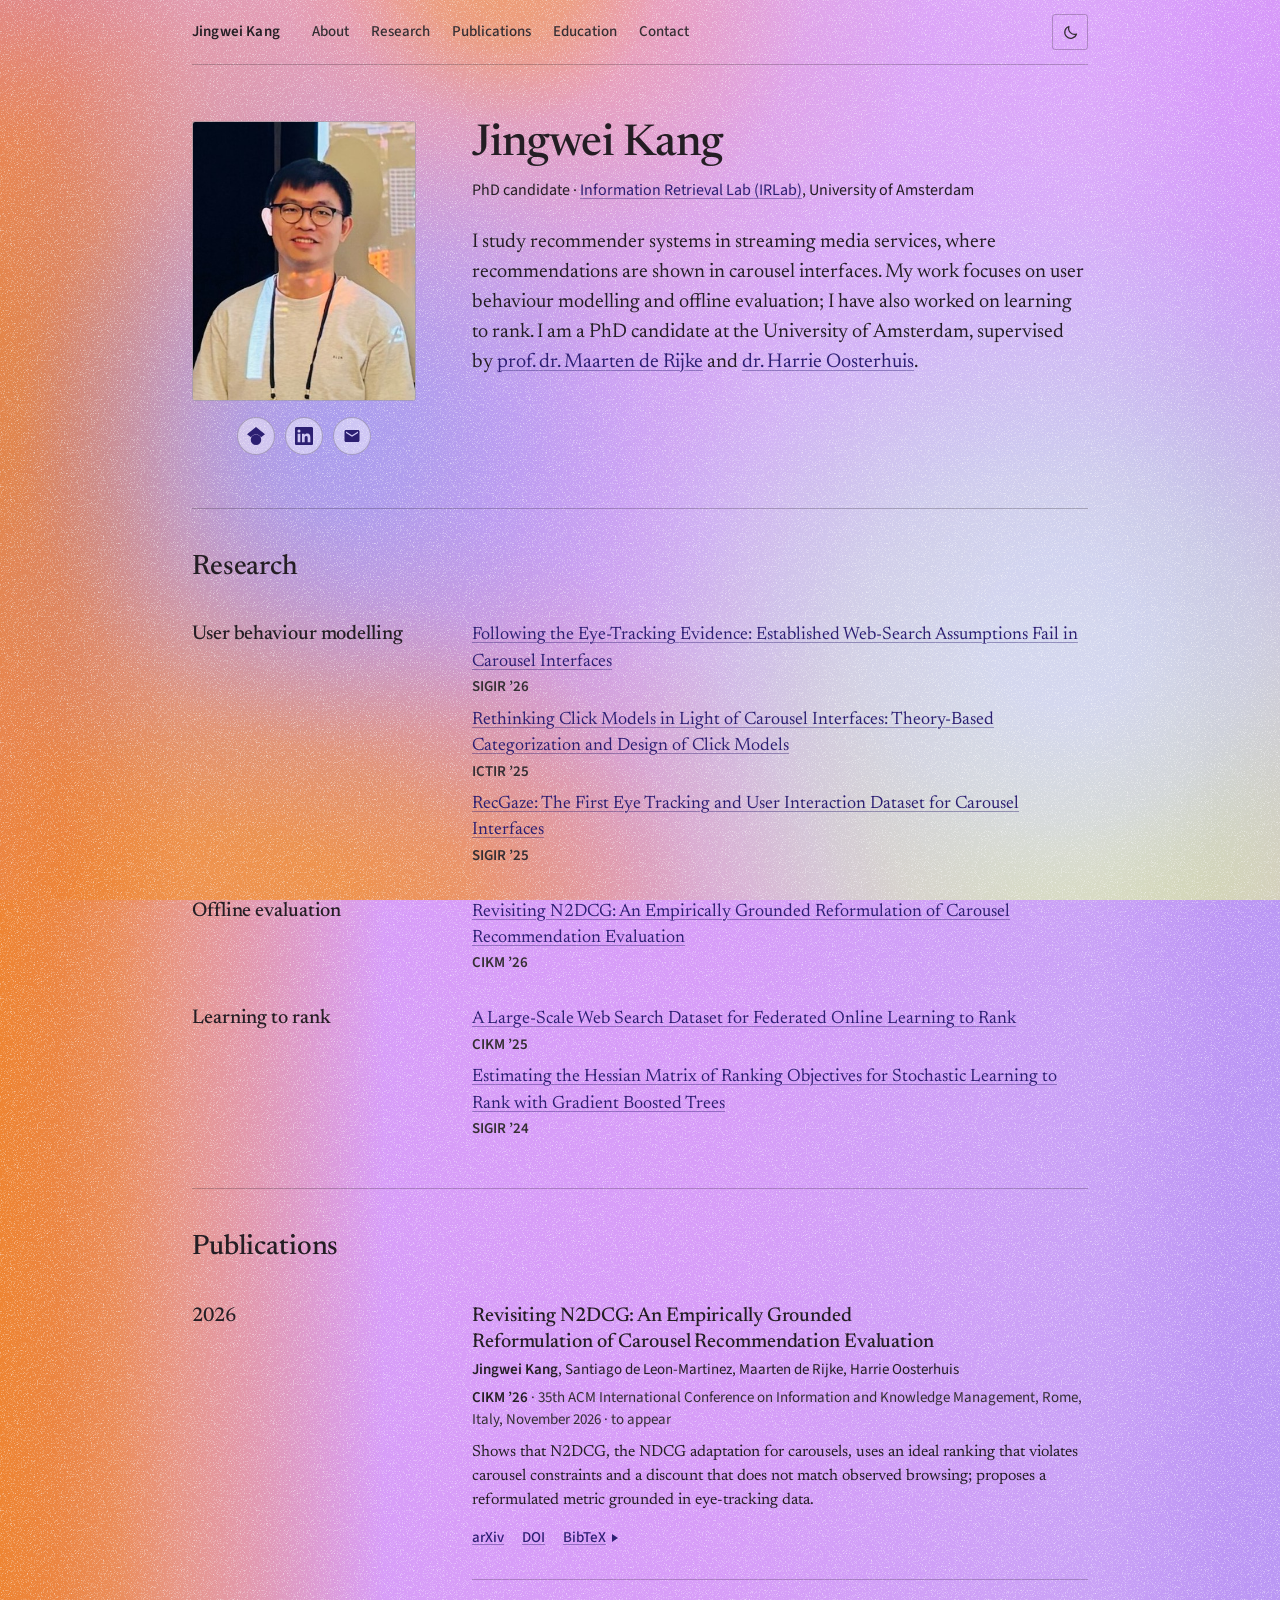
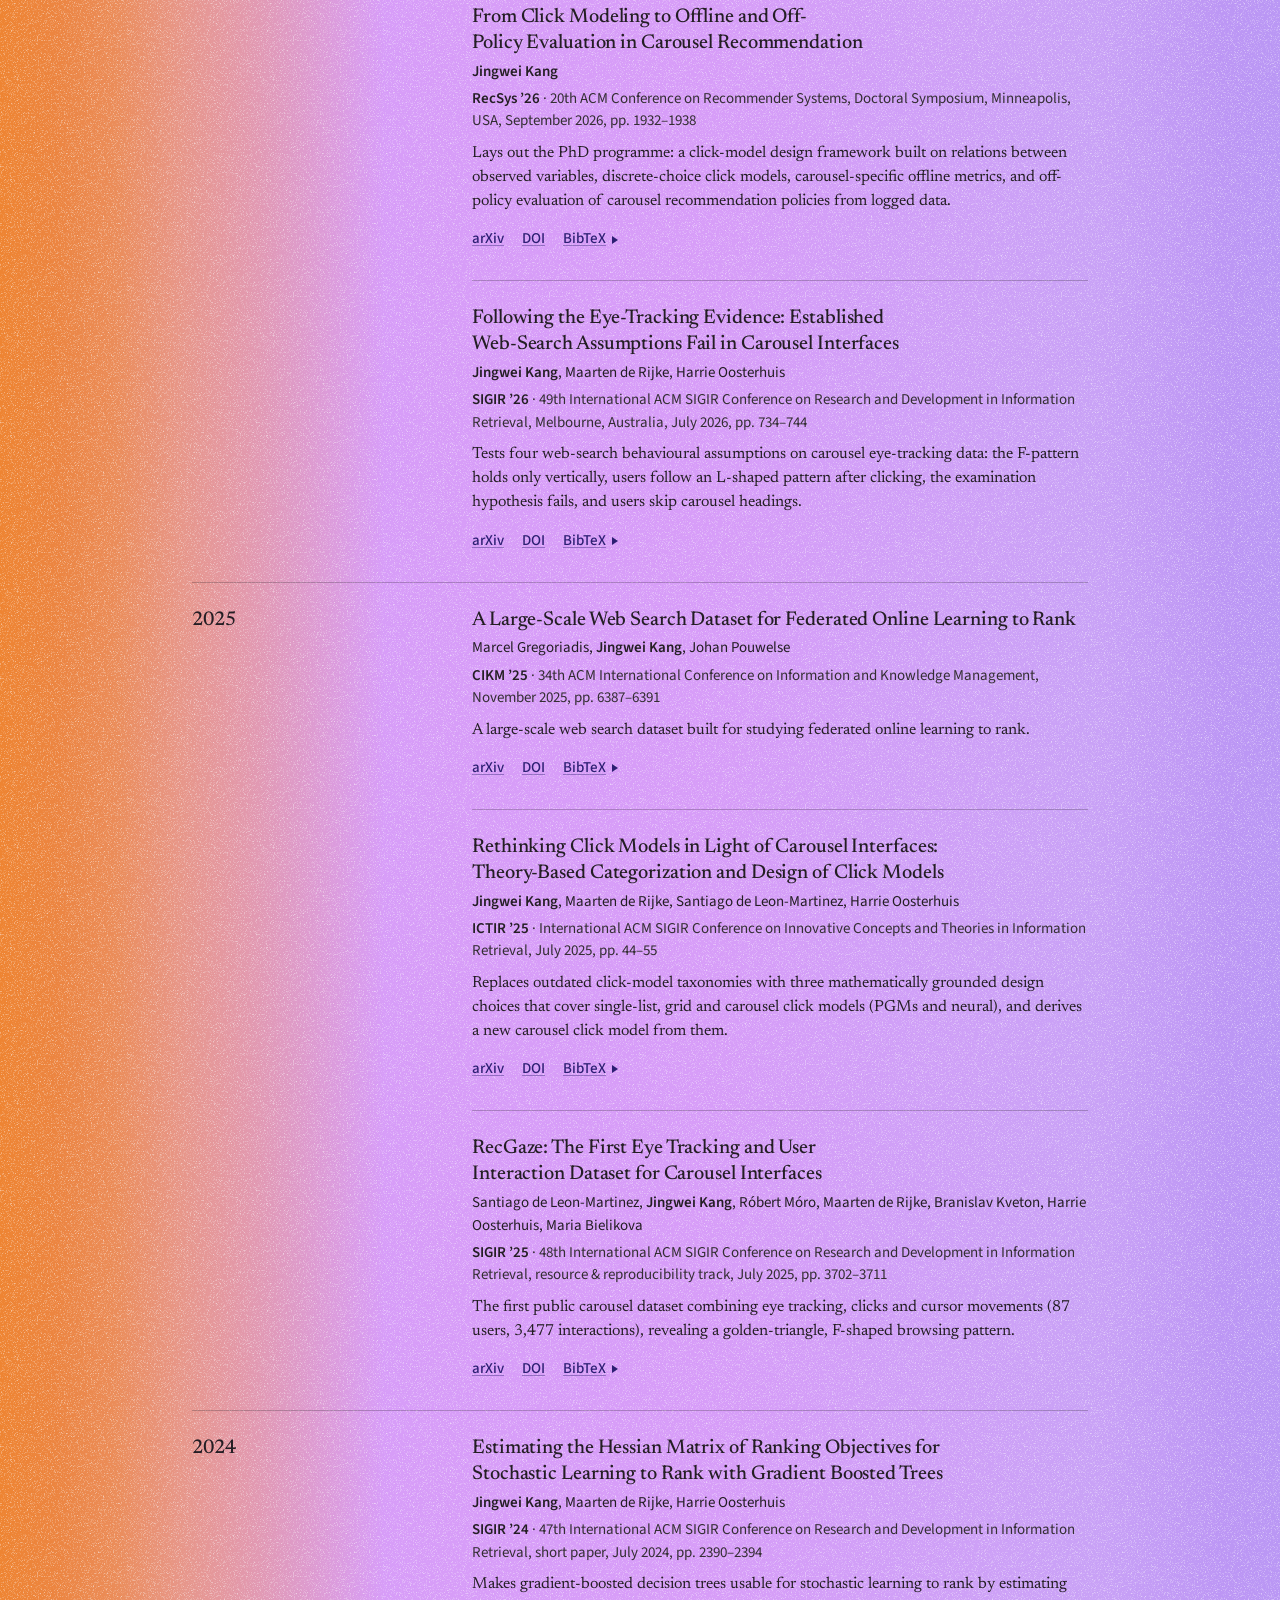
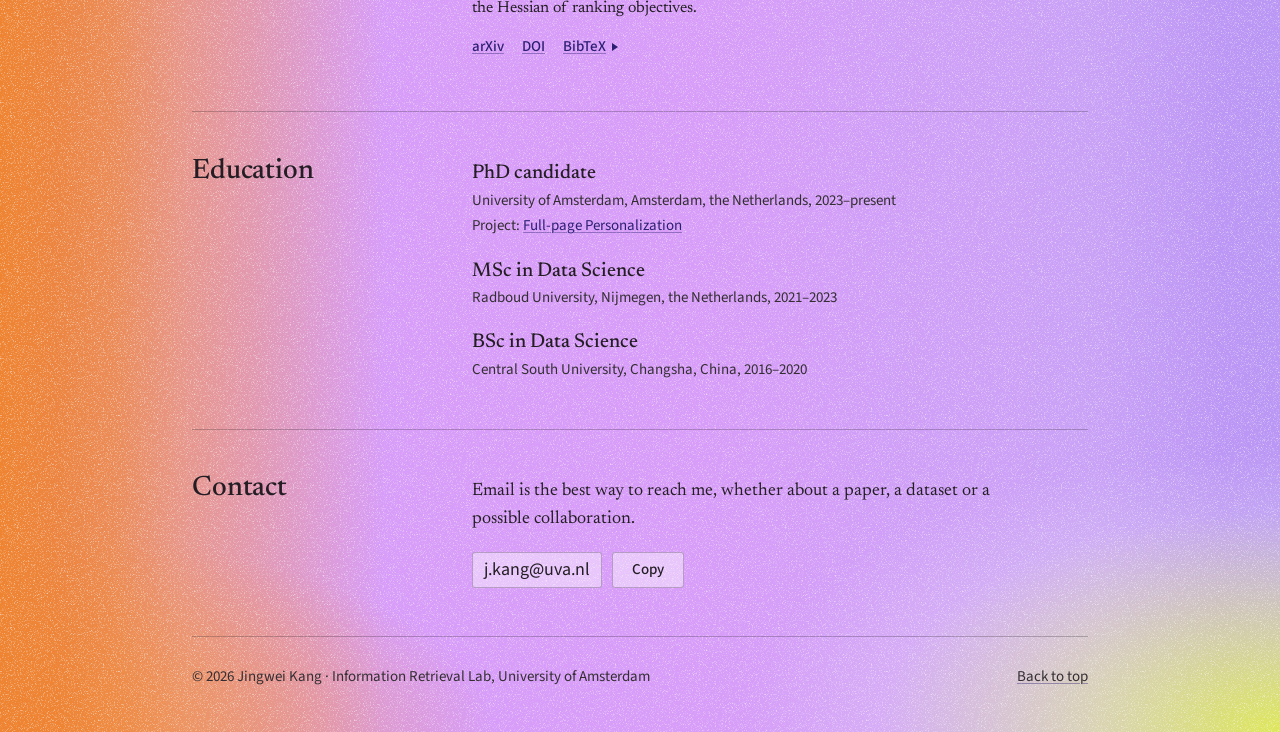
==== commit d5fc6e2e: "Lay out the PhD entry as position, institution and project Co-Authored-By: Claude Fable 5.1 <noreply" ====
--- a/index.html
+++ b/index.html
@@ -385,8 +385,9 @@
         <div class="body">
           <ul class="edu" role="list">
             <li>
-              <p class="edu-degree">PhD candidate in <a href="#pub-kang2026click">Full-page Personalization</a></p>
-              <p class="edu-detail">University of Amsterdam, since September 2023</p>
+              <p class="edu-degree">PhD candidate</p>
+              <p class="edu-detail">University of Amsterdam, Amsterdam, the Netherlands, 2023–present</p>
+              <p class="edu-detail">Project: <a href="#pub-kang2026click">Full-page Personalization</a></p>
             </li>
             <li>
               <p class="edu-degree">MSc in Data Science</p>
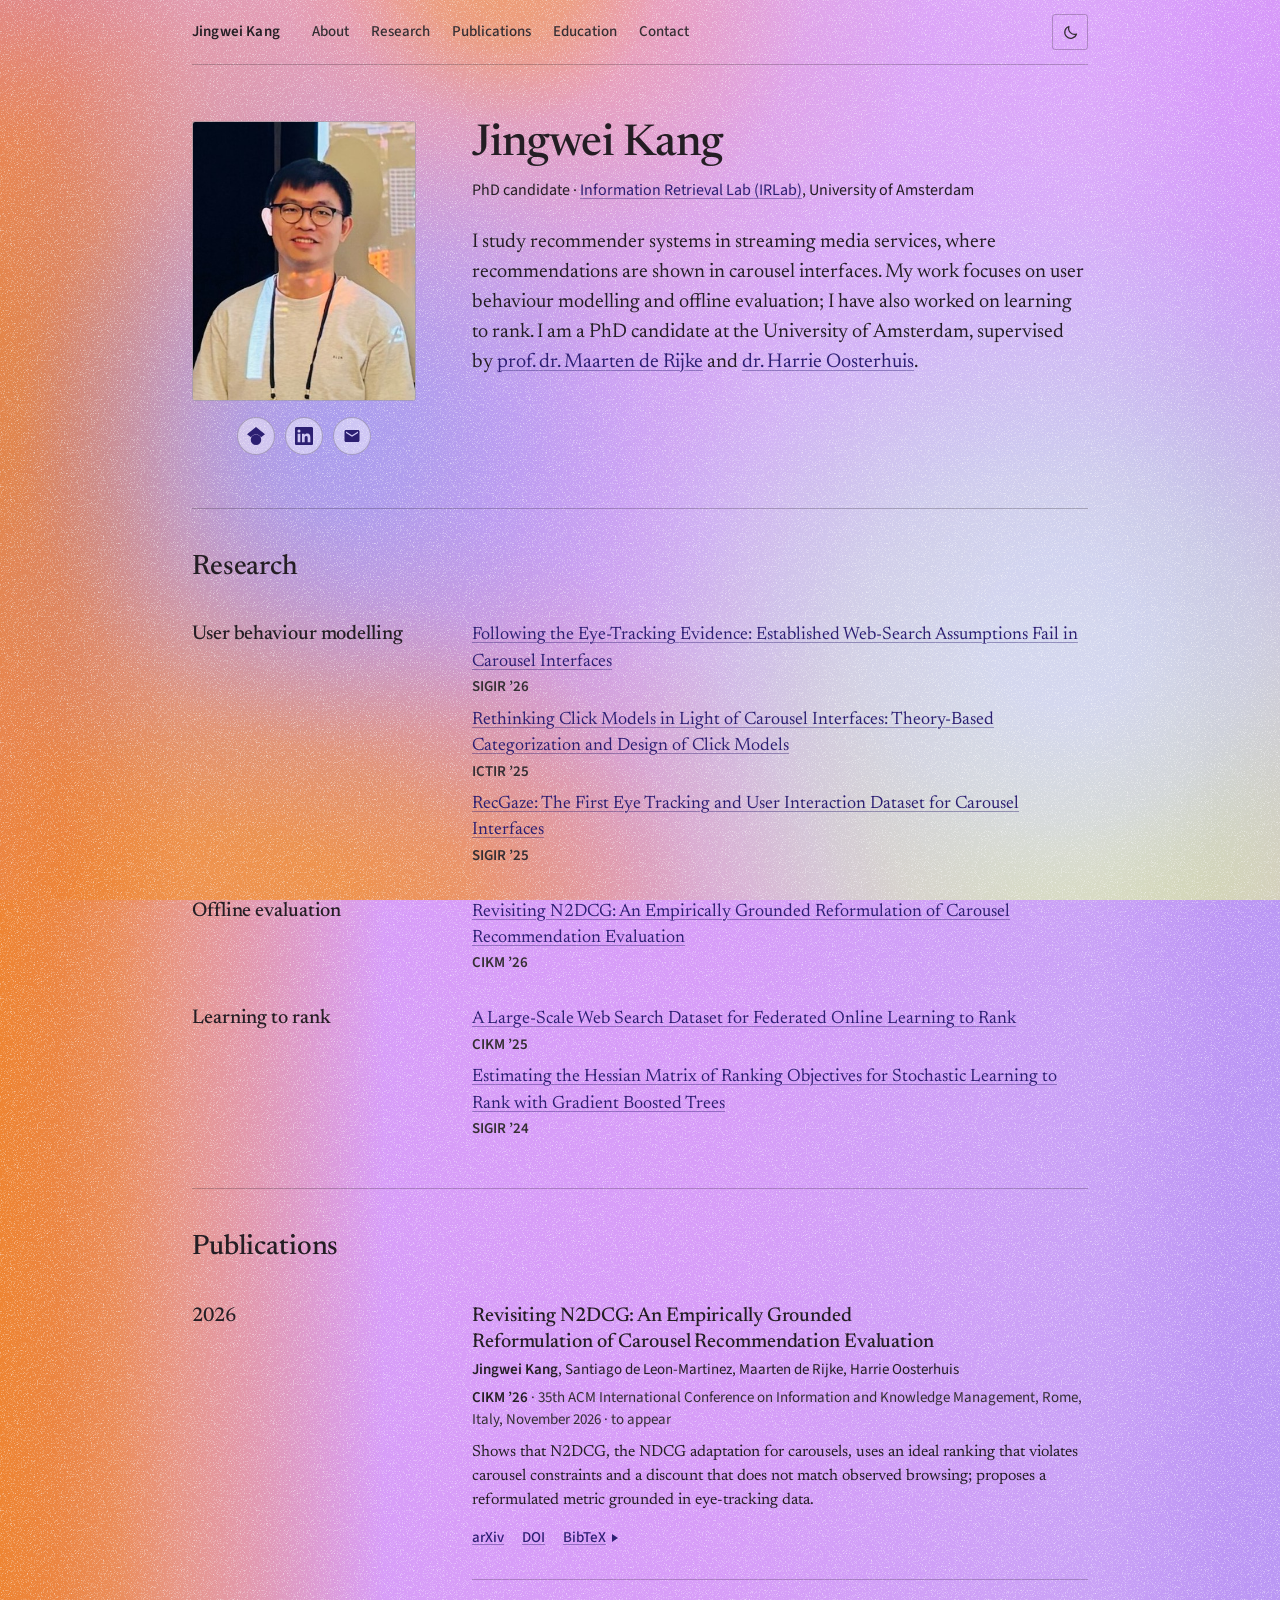
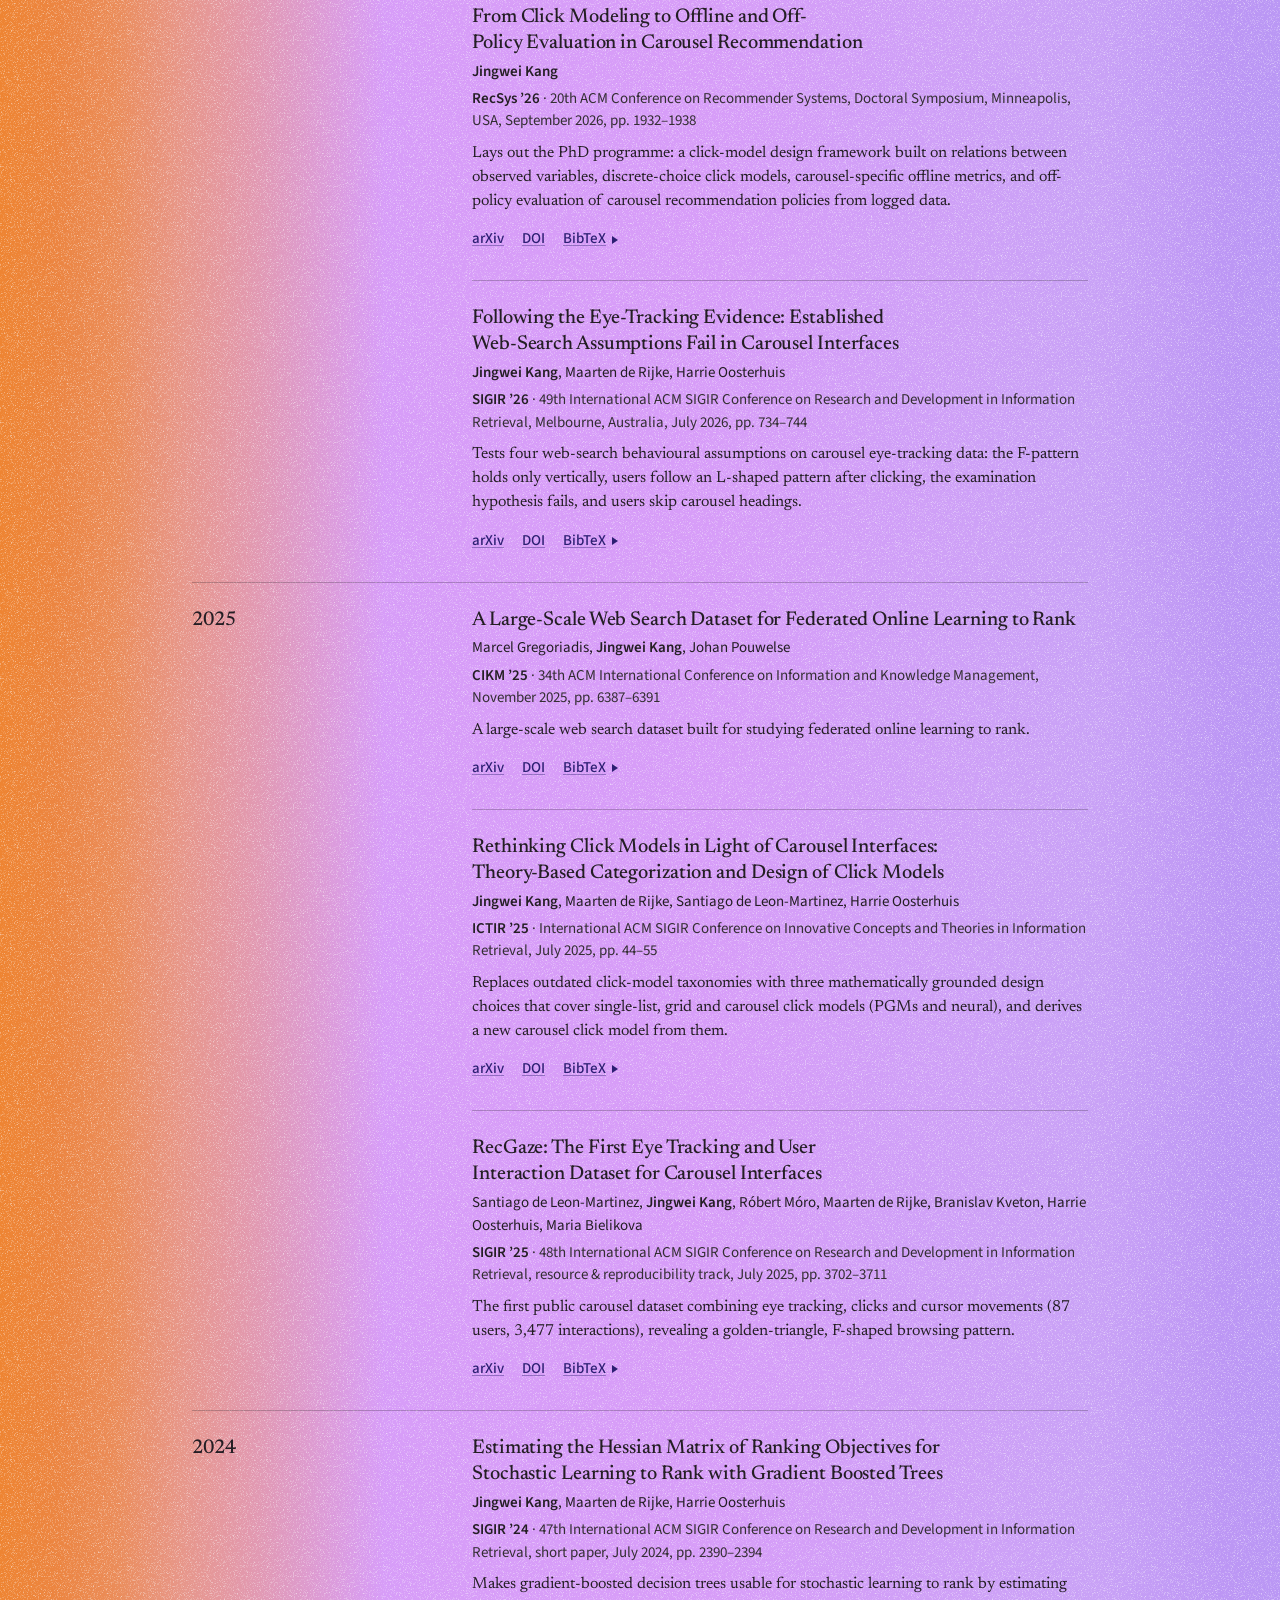
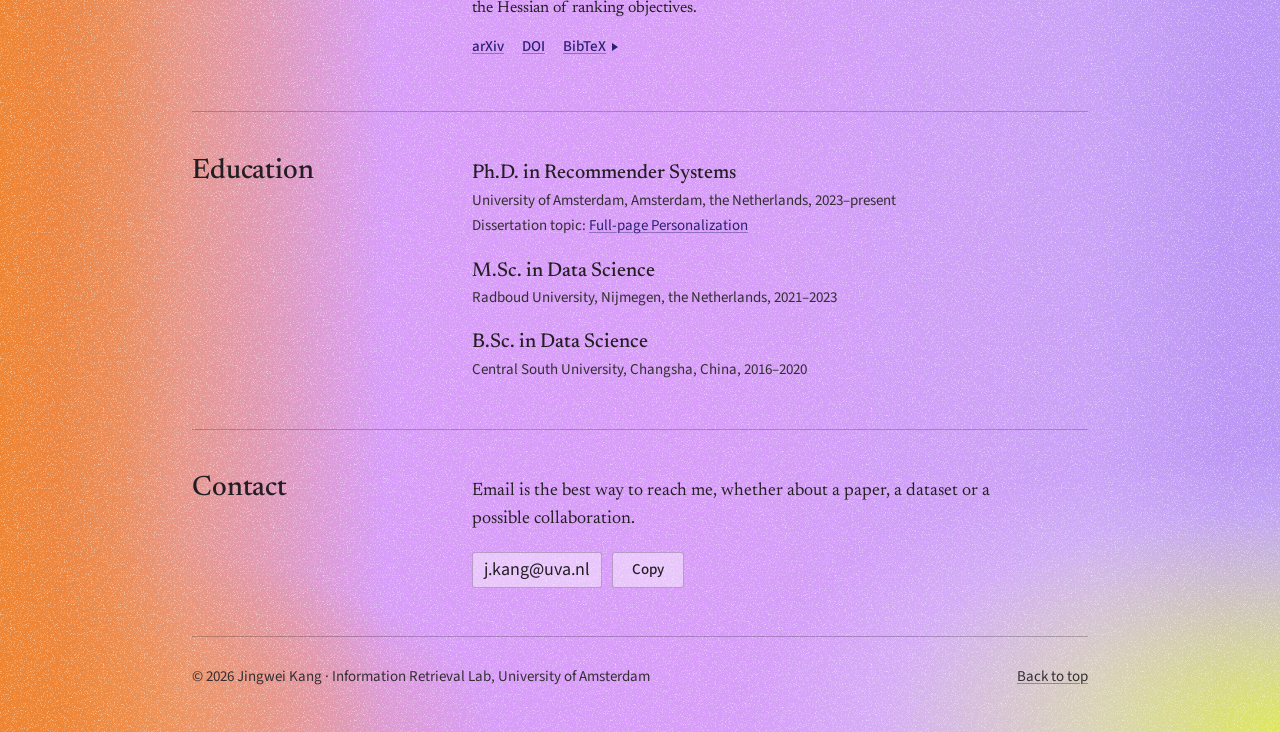
==== commit 4c8645a1: "Name the degrees Ph.D., M.Sc. and B.Sc. and call the project the dissertation topic Co-Authored-By: " ====
--- a/index.html
+++ b/index.html
@@ -385,16 +385,16 @@
         <div class="body">
           <ul class="edu" role="list">
             <li>
-              <p class="edu-degree">PhD candidate</p>
+              <p class="edu-degree">Ph.D. in Recommender Systems</p>
               <p class="edu-detail">University of Amsterdam, Amsterdam, the Netherlands, 2023–present</p>
-              <p class="edu-detail">Project: <a href="#pub-kang2026click">Full-page Personalization</a></p>
+              <p class="edu-detail">Dissertation topic: <a href="#pub-kang2026click">Full-page Personalization</a></p>
             </li>
             <li>
-              <p class="edu-degree">MSc in Data Science</p>
+              <p class="edu-degree">M.Sc. in Data Science</p>
               <p class="edu-detail">Radboud University, Nijmegen, the Netherlands, 2021–2023</p>
             </li>
             <li>
-              <p class="edu-degree">BSc in Data Science</p>
+              <p class="edu-degree">B.Sc. in Data Science</p>
               <p class="edu-detail">Central South University, Changsha, China, 2016–2020</p>
             </li>
           </ul>
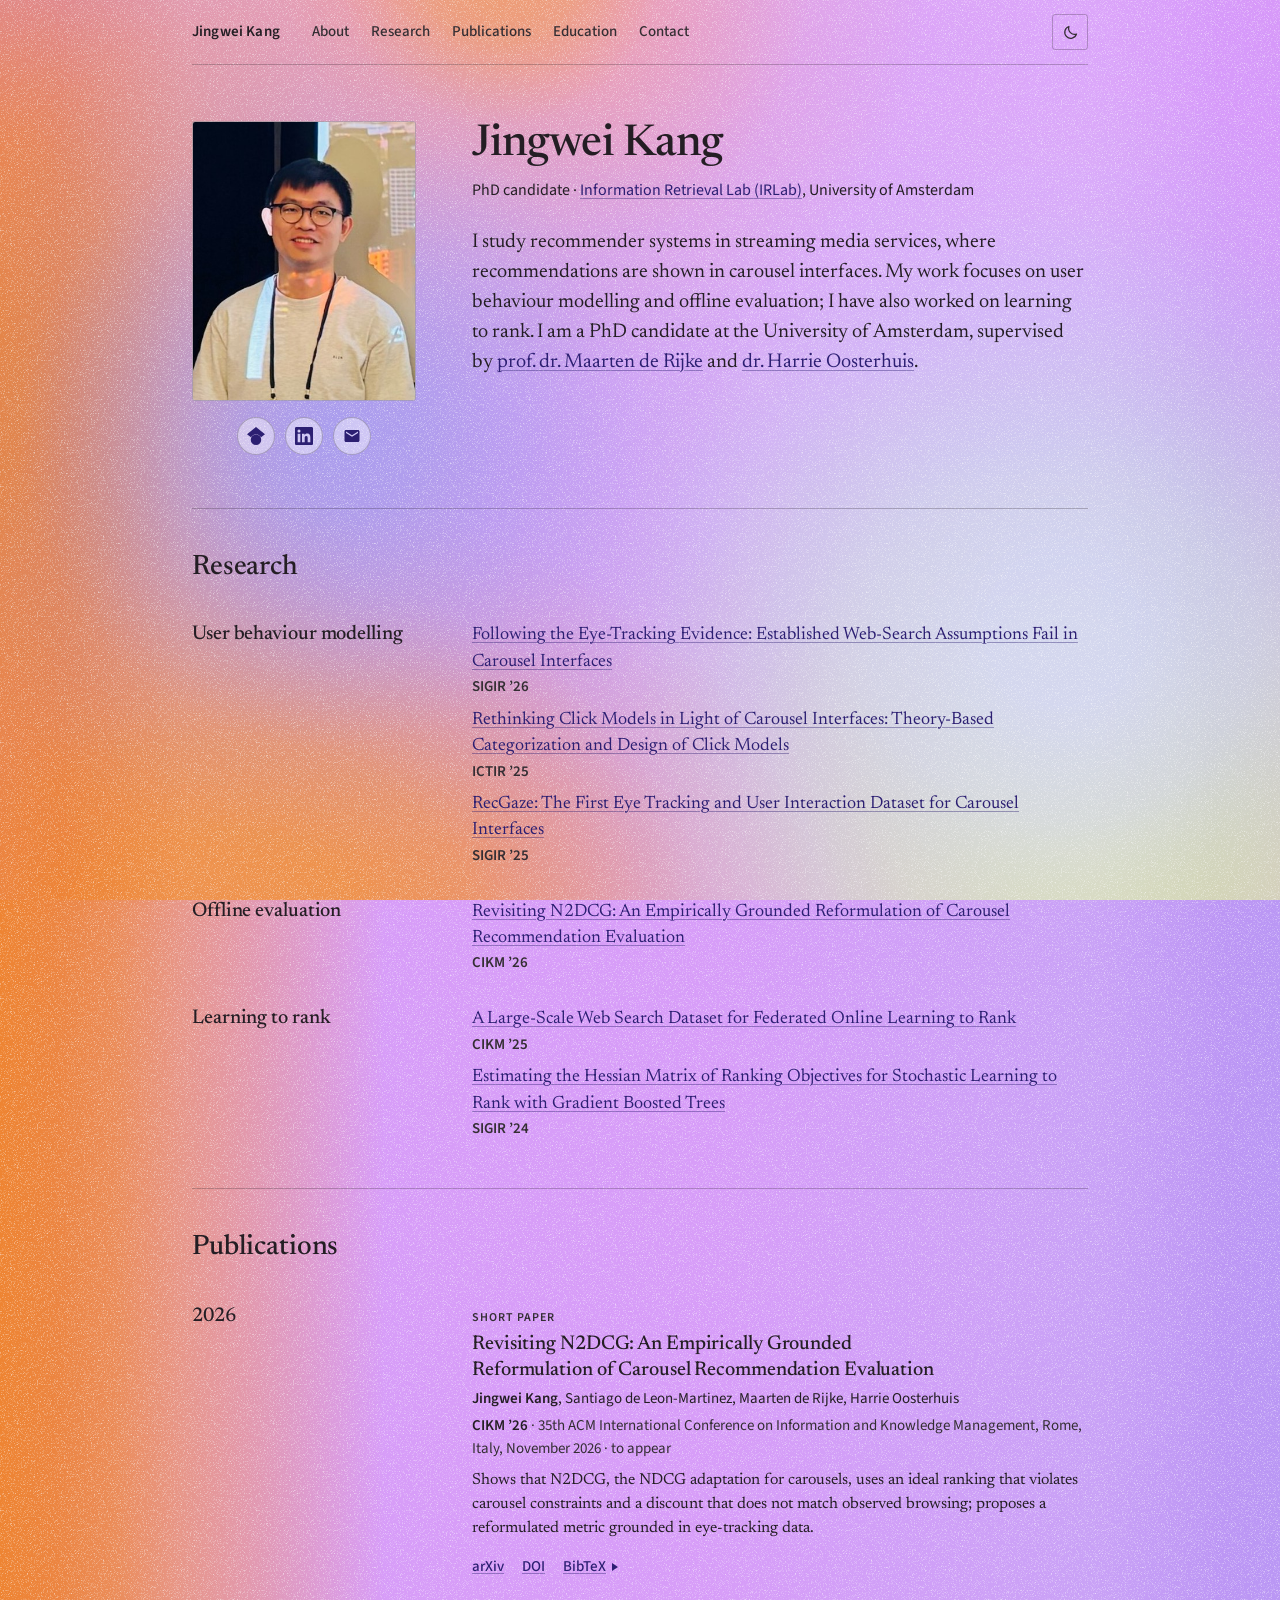
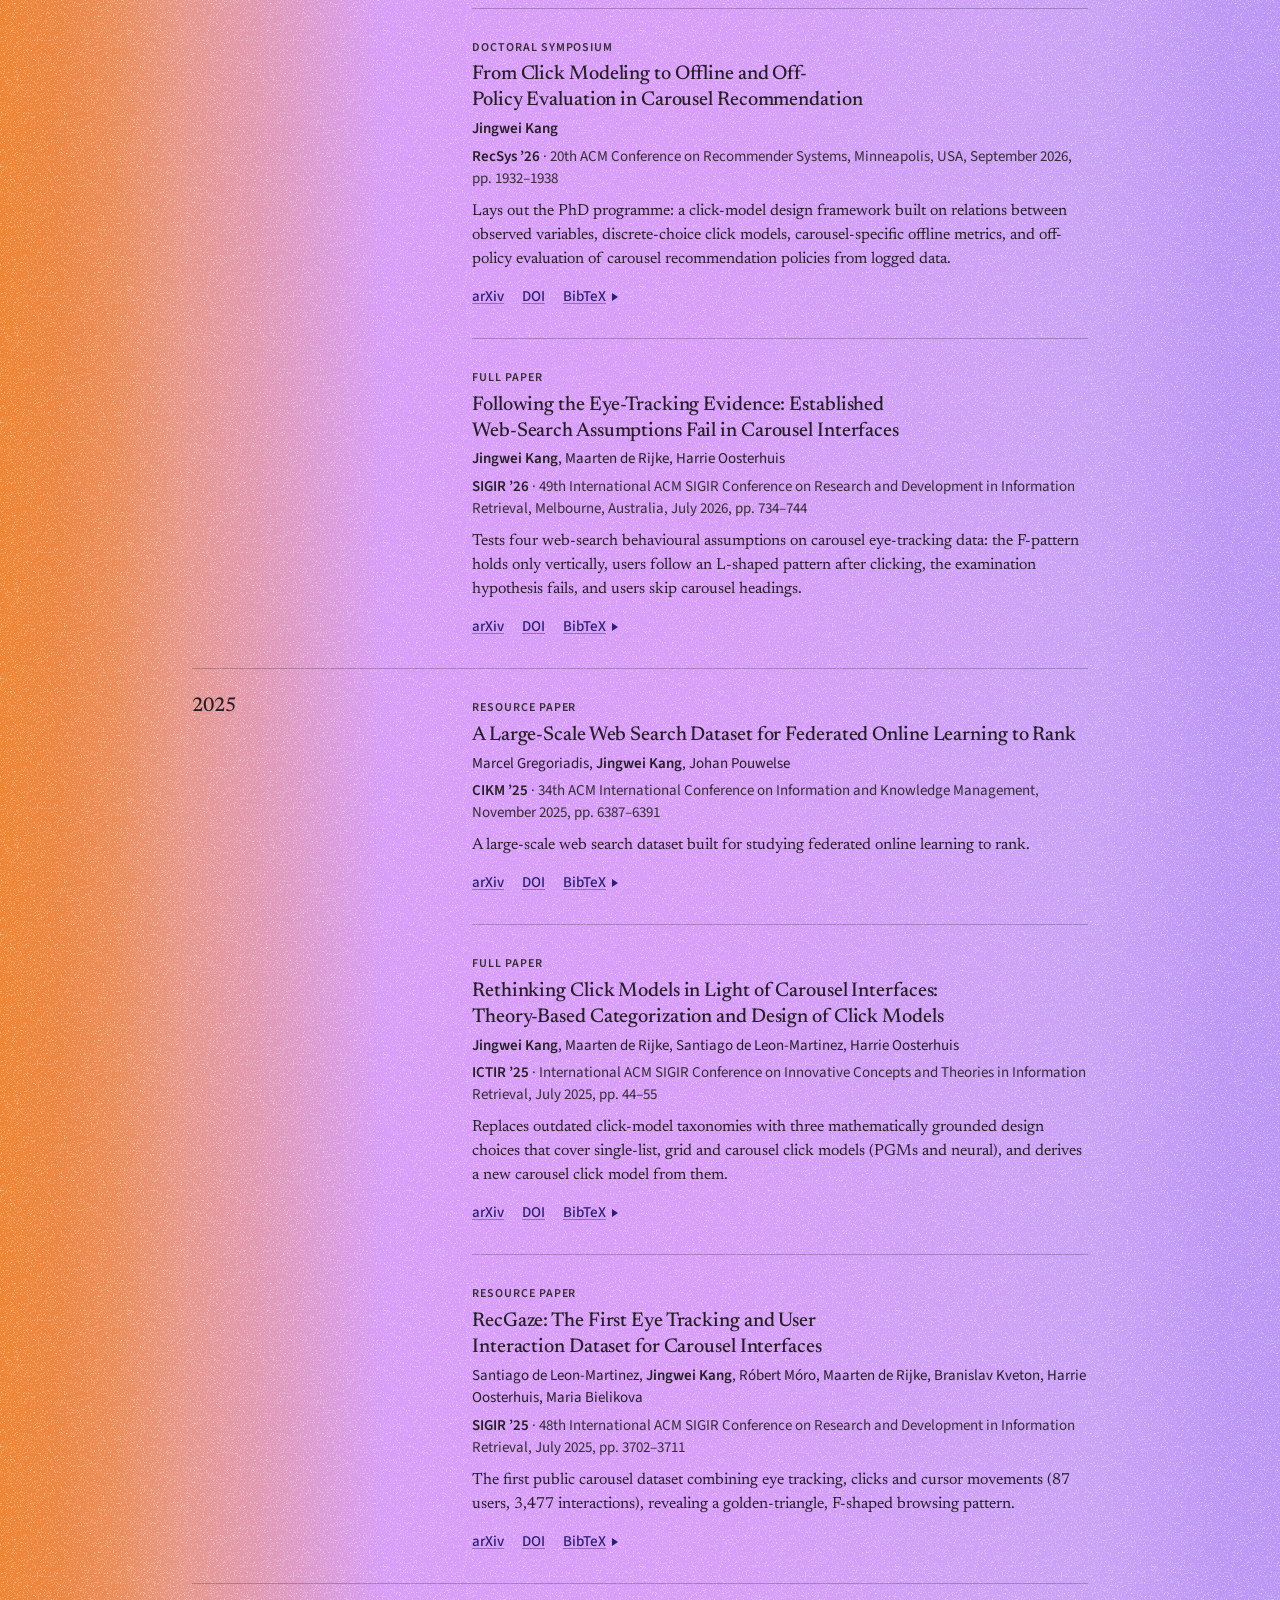
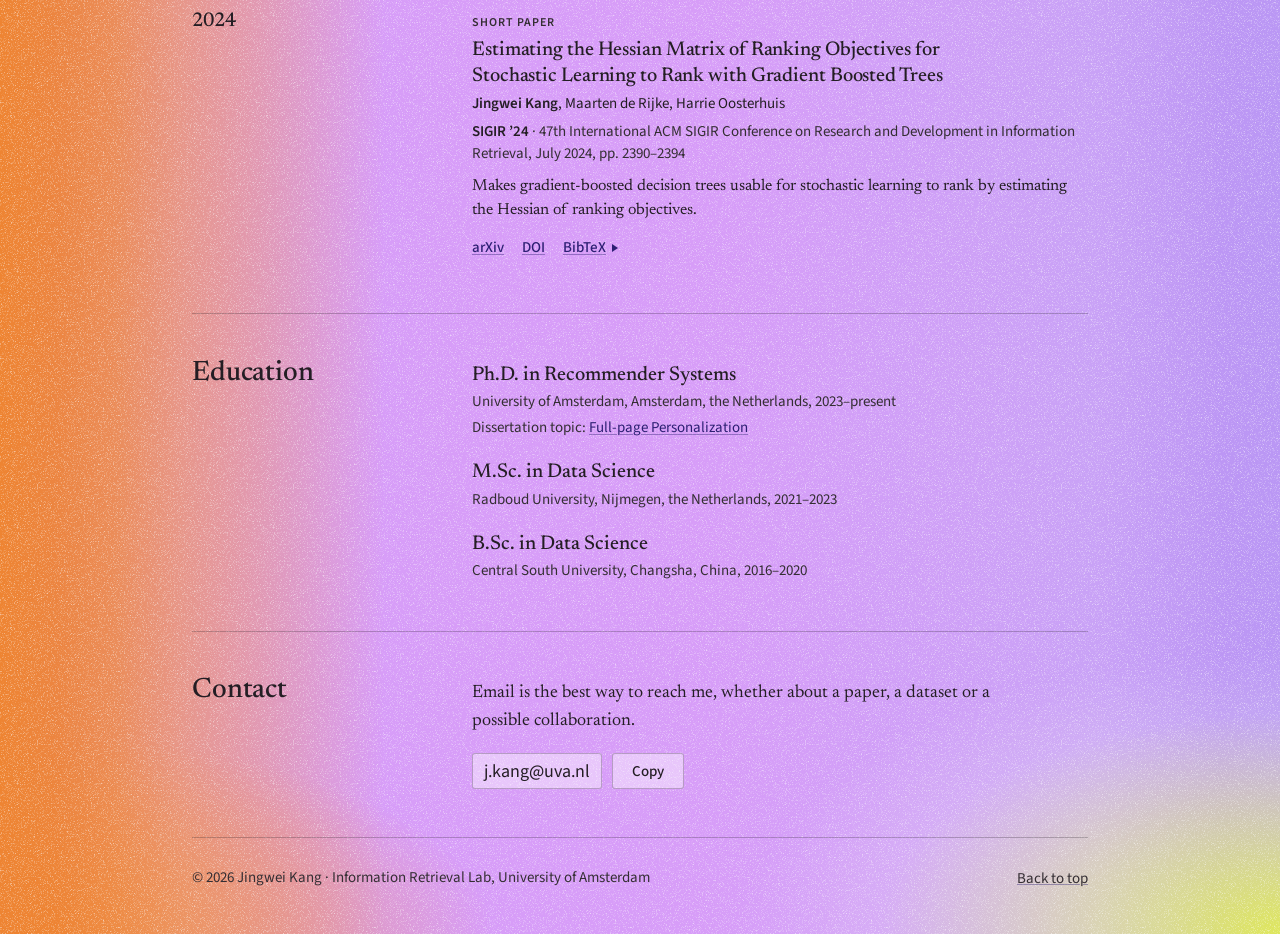
==== commit 0272ac51: "Label each publication with its paper type Co-Authored-By: Claude Fable 5.1 <noreply@anthropic.com> " ====
--- a/index.html
+++ b/index.html
@@ -160,7 +160,7 @@
         </ul>
       </section>
 
-      <!-- ===== Publications: grouped by year, newest first. Each year is an <h3 class="side year"> plus an <ol class="body pubs">.
+      <!-- ===== Publications: grouped by year, newest first. Each year is an <h3 class="side year"> plus an <ol class="body pubs">. Each entry opens with a <p class="pub-kind label"> naming the paper type (Full paper / Short paper / Resource paper / Doctoral symposium).
            To add a paper, copy one <li class="pub"> block (template in README.md). Only id="pub-KEY" needs to be unique; the
            BibTeX and Copy buttons find their own blocks. In the BibTeX keep the <pre> at the left margin and one field per line,
            each line in its own <span class="f">: the Copy button copies the plain text, the spans only lay it out. ===== -->
@@ -170,6 +170,7 @@
         <h3 class="side year" id="year-2026">2026</h3>
         <ol class="body pubs" role="list" aria-labelledby="year-2026">
           <li class="pub" id="pub-kang2026n2dcg">
+            <p class="pub-kind label">Short paper</p>
             <h4 class="pub-title">Revisiting N2DCG: An Empirically Grounded Reformulation of Carousel Recommendation Evaluation</h4>
             <p class="pub-meta pub-authors"><span class="me">Jingwei Kang</span>, Santiago de Leon-Martinez, Maarten de Rijke, Harrie Oosterhuis</p>
             <p class="pub-meta pub-venue"><span class="venue">CIKM ’26</span>&nbsp;· 35th ACM International Conference on Information and Knowledge Management, Rome, Italy, November 2026&nbsp;· to appear</p>
@@ -197,9 +198,10 @@
           </li>
 
           <li class="pub" id="pub-kang2026click">
+            <p class="pub-kind label">Doctoral symposium</p>
             <h4 class="pub-title">From Click Modeling to Offline and Off-Policy Evaluation in Carousel Recommendation</h4>
             <p class="pub-meta pub-authors"><span class="me">Jingwei Kang</span></p>
-            <p class="pub-meta pub-venue"><span class="venue">RecSys ’26</span>&nbsp;· 20th ACM Conference on Recommender Systems, Doctoral Symposium, Minneapolis, USA, September 2026, pp. 1932–1938</p>
+            <p class="pub-meta pub-venue"><span class="venue">RecSys ’26</span>&nbsp;· 20th ACM Conference on Recommender Systems, Minneapolis, USA, September 2026, pp. 1932–1938</p>
             <p class="pub-summary">Lays out the PhD programme: a click-model design framework built on relations between observed variables, discrete-choice click models, carousel-specific offline metrics, and off-policy evaluation of carousel recommendation policies from logged data.</p>
             <p class="pub-links">
               <a href="https://arxiv.org/abs/2608.22022">arXiv</a>
@@ -226,6 +228,7 @@
           </li>
 
           <li class="pub" id="pub-kang2026eyetracking">
+            <p class="pub-kind label">Full paper</p>
             <h4 class="pub-title">Following the Eye-Tracking Evidence: Established Web-Search Assumptions Fail in Carousel Interfaces</h4>
             <p class="pub-meta pub-authors"><span class="me">Jingwei Kang</span>, Maarten de Rijke, Harrie Oosterhuis</p>
             <p class="pub-meta pub-venue"><span class="venue">SIGIR ’26</span>&nbsp;· 49th International ACM SIGIR Conference on Research and Development in Information Retrieval, Melbourne, Australia, July 2026, pp. 734–744</p>
@@ -258,6 +261,7 @@
         <h3 class="side year" id="year-2025">2025</h3>
         <ol class="body pubs" role="list" aria-labelledby="year-2025">
           <li class="pub" id="pub-gregoriadis2025federated">
+            <p class="pub-kind label">Resource paper</p>
             <h4 class="pub-title">A&nbsp;Large-Scale Web Search Dataset for Federated Online Learning to Rank</h4>
             <p class="pub-meta pub-authors">Marcel Gregoriadis, <span class="me">Jingwei Kang</span>, Johan Pouwelse</p>
             <p class="pub-meta pub-venue"><span class="venue">CIKM ’25</span>&nbsp;· 34th ACM International Conference on Information and Knowledge Management, November 2025, pp. 6387–6391</p>
@@ -287,6 +291,7 @@
           </li>
 
           <li class="pub" id="pub-kang2025rethinking">
+            <p class="pub-kind label">Full paper</p>
             <h4 class="pub-title">Rethinking Click Models in Light of Carousel Interfaces: Theory-Based Categorization and Design of Click Models</h4>
             <p class="pub-meta pub-authors"><span class="me">Jingwei Kang</span>, Maarten de Rijke, Santiago de Leon-Martinez, Harrie Oosterhuis</p>
             <p class="pub-meta pub-venue"><span class="venue">ICTIR ’25</span>&nbsp;· International ACM SIGIR Conference on Innovative Concepts and Theories in Information Retrieval, July 2025, pp. 44–55</p>
@@ -316,9 +321,10 @@
           </li>
 
           <li class="pub" id="pub-deleon2025recgaze">
+            <p class="pub-kind label">Resource paper</p>
             <h4 class="pub-title">RecGaze: The First Eye Tracking and User Interaction Dataset for Carousel Interfaces</h4>
             <p class="pub-meta pub-authors">Santiago de Leon-Martinez, <span class="me">Jingwei Kang</span>, Róbert Móro, Maarten de Rijke, Branislav Kveton, Harrie Oosterhuis, Maria Bielikova</p>
-            <p class="pub-meta pub-venue"><span class="venue">SIGIR ’25</span>&nbsp;· 48th International ACM SIGIR Conference on Research and Development in Information Retrieval, resource &amp; reproducibility track, July 2025, pp. 3702–3711</p>
+            <p class="pub-meta pub-venue"><span class="venue">SIGIR ’25</span>&nbsp;· 48th International ACM SIGIR Conference on Research and Development in Information Retrieval, July 2025, pp. 3702–3711</p>
             <p class="pub-summary">The first public carousel dataset combining eye tracking, clicks and cursor movements (87 users, 3,477 interactions), revealing a golden-triangle, <span class="nb">F-shaped</span> browsing pattern.</p>
             <p class="pub-links">
               <a href="https://arxiv.org/abs/2504.20792">arXiv</a>
@@ -349,9 +355,10 @@
         <h3 class="side year" id="year-2024">2024</h3>
         <ol class="body pubs" role="list" aria-labelledby="year-2024">
           <li class="pub" id="pub-kang2024hessian">
+            <p class="pub-kind label">Short paper</p>
             <h4 class="pub-title">Estimating the Hessian Matrix of Ranking Objectives for Stochastic Learning to Rank with Gradient Boosted Trees</h4>
             <p class="pub-meta pub-authors"><span class="me">Jingwei Kang</span>, Maarten de Rijke, Harrie Oosterhuis</p>
-            <p class="pub-meta pub-venue"><span class="venue">SIGIR ’24</span>&nbsp;· 47th International ACM SIGIR Conference on Research and Development in Information Retrieval, short paper, July 2024, pp. 2390–2394</p>
+            <p class="pub-meta pub-venue"><span class="venue">SIGIR ’24</span>&nbsp;· 47th International ACM SIGIR Conference on Research and Development in Information Retrieval, July 2024, pp. 2390–2394</p>
             <p class="pub-summary">Makes gradient-boosted decision trees usable for stochastic learning to rank by estimating the Hessian of ranking objectives.</p>
             <p class="pub-links">
               <a href="https://arxiv.org/abs/2404.12190">arXiv</a>
--- a/assets/css/style.css
+++ b/assets/css/style.css
@@ -1082,6 +1082,14 @@
   scroll-margin-top: 1.5rem;
 }
 
+/* The paper type sits as a running label between the year and the title; the
+   6px of padding puts its baseline on the year's baseline (measured). */
+.pub-kind {
+  margin: 0 0 0.3rem;
+  padding-top: 6px;
+  line-height: 1.5;
+}
+
 .pub-title {
   font-size: var(--text-md);
   line-height: 1.3;
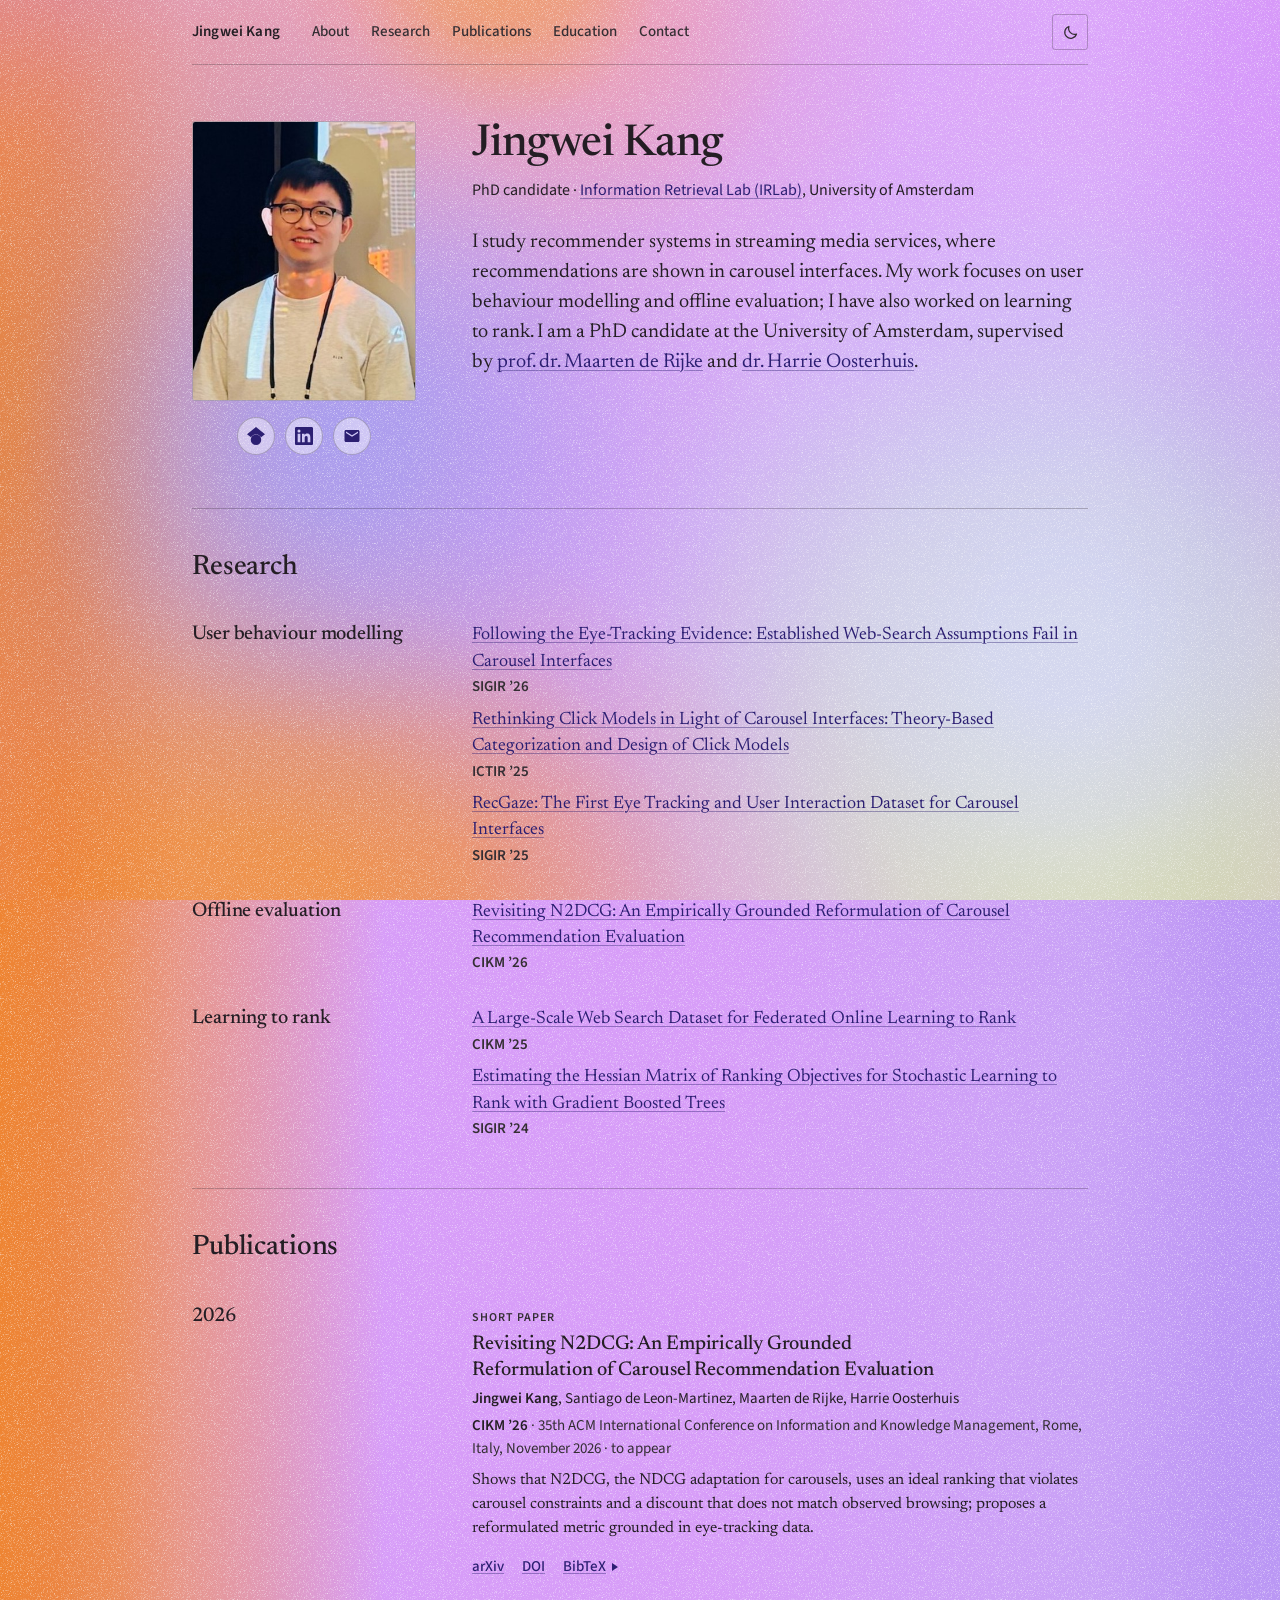
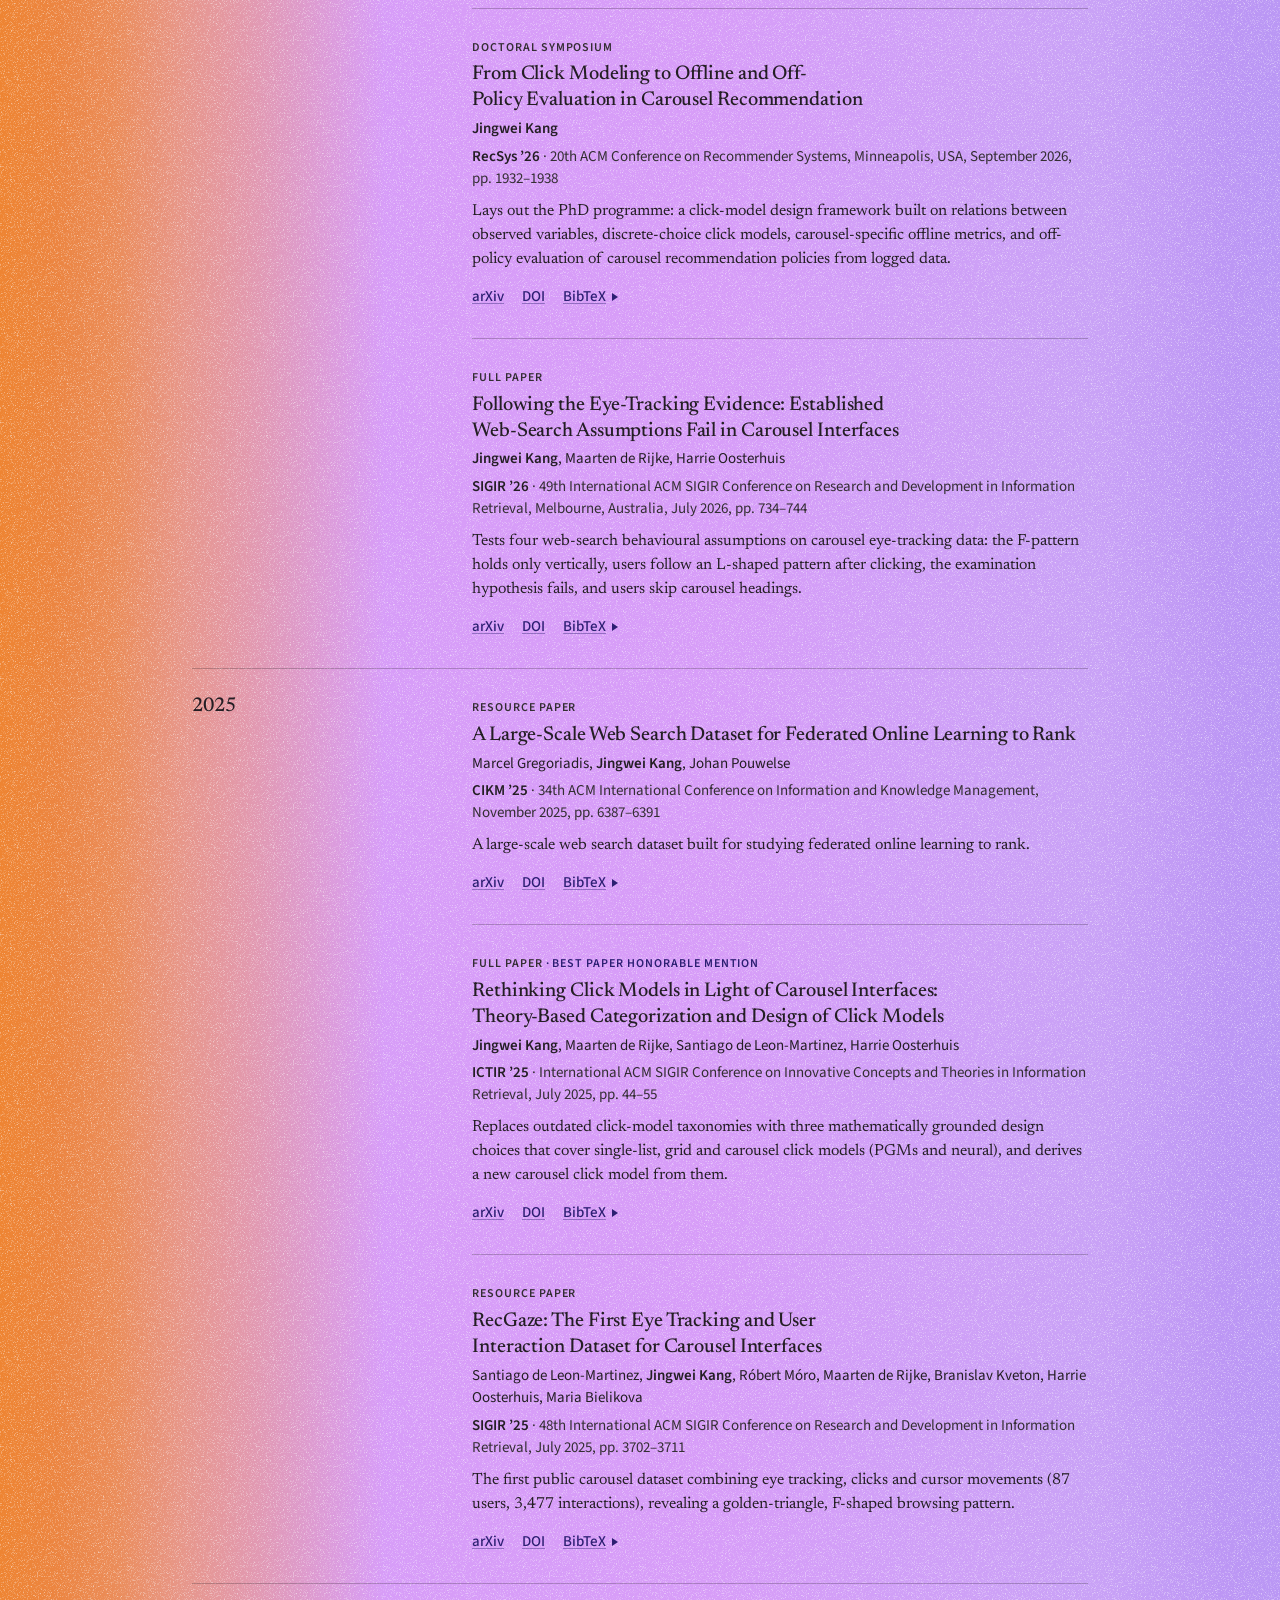
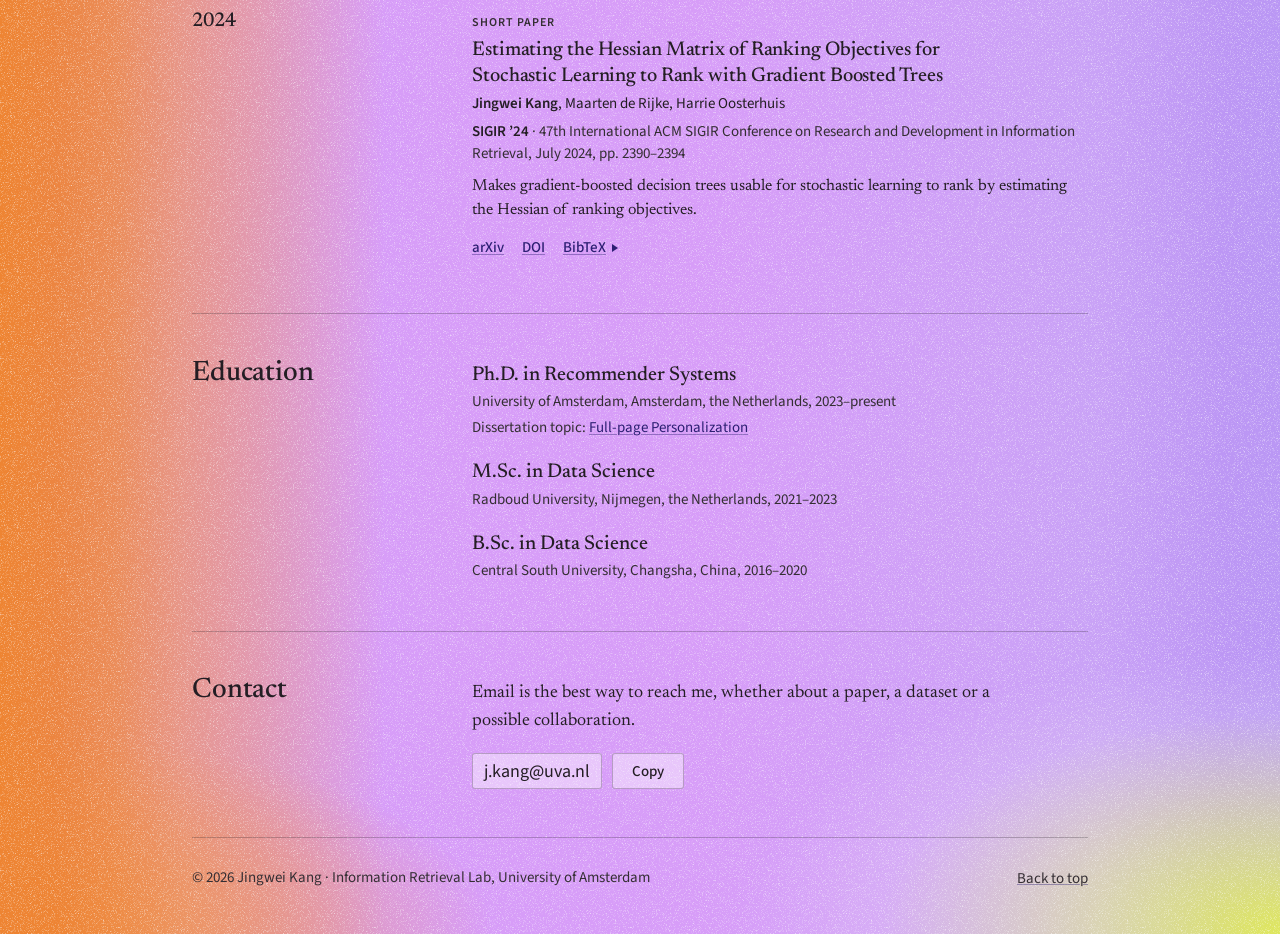
==== commit eee65e24: "Note the ICTIR 2025 best paper honorable mention Co-Authored-By: Claude Fable 5.1 <noreply@anthropic" ====
--- a/index.html
+++ b/index.html
@@ -291,7 +291,7 @@
           </li>
 
           <li class="pub" id="pub-kang2025rethinking">
-            <p class="pub-kind label">Full paper</p>
+            <p class="pub-kind label">Full paper <span class="award">· Best Paper Honorable Mention</span></p>
             <h4 class="pub-title">Rethinking Click Models in Light of Carousel Interfaces: Theory-Based Categorization and Design of Click Models</h4>
             <p class="pub-meta pub-authors"><span class="me">Jingwei Kang</span>, Maarten de Rijke, Santiago de Leon-Martinez, Harrie Oosterhuis</p>
             <p class="pub-meta pub-venue"><span class="venue">ICTIR ’25</span>&nbsp;· International ACM SIGIR Conference on Innovative Concepts and Theories in Information Retrieval, July 2025, pp. 44–55</p>
--- a/assets/css/style.css
+++ b/assets/css/style.css
@@ -1082,6 +1082,11 @@
   scroll-margin-top: 1.5rem;
 }
 
+/* An award on the type line, in the accent colour. */
+.pub-kind .award {
+  color: var(--accent);
+}
+
 /* The paper type sits as a running label between the year and the title; the
    6px of padding puts its baseline on the year's baseline (measured). */
 .pub-kind {
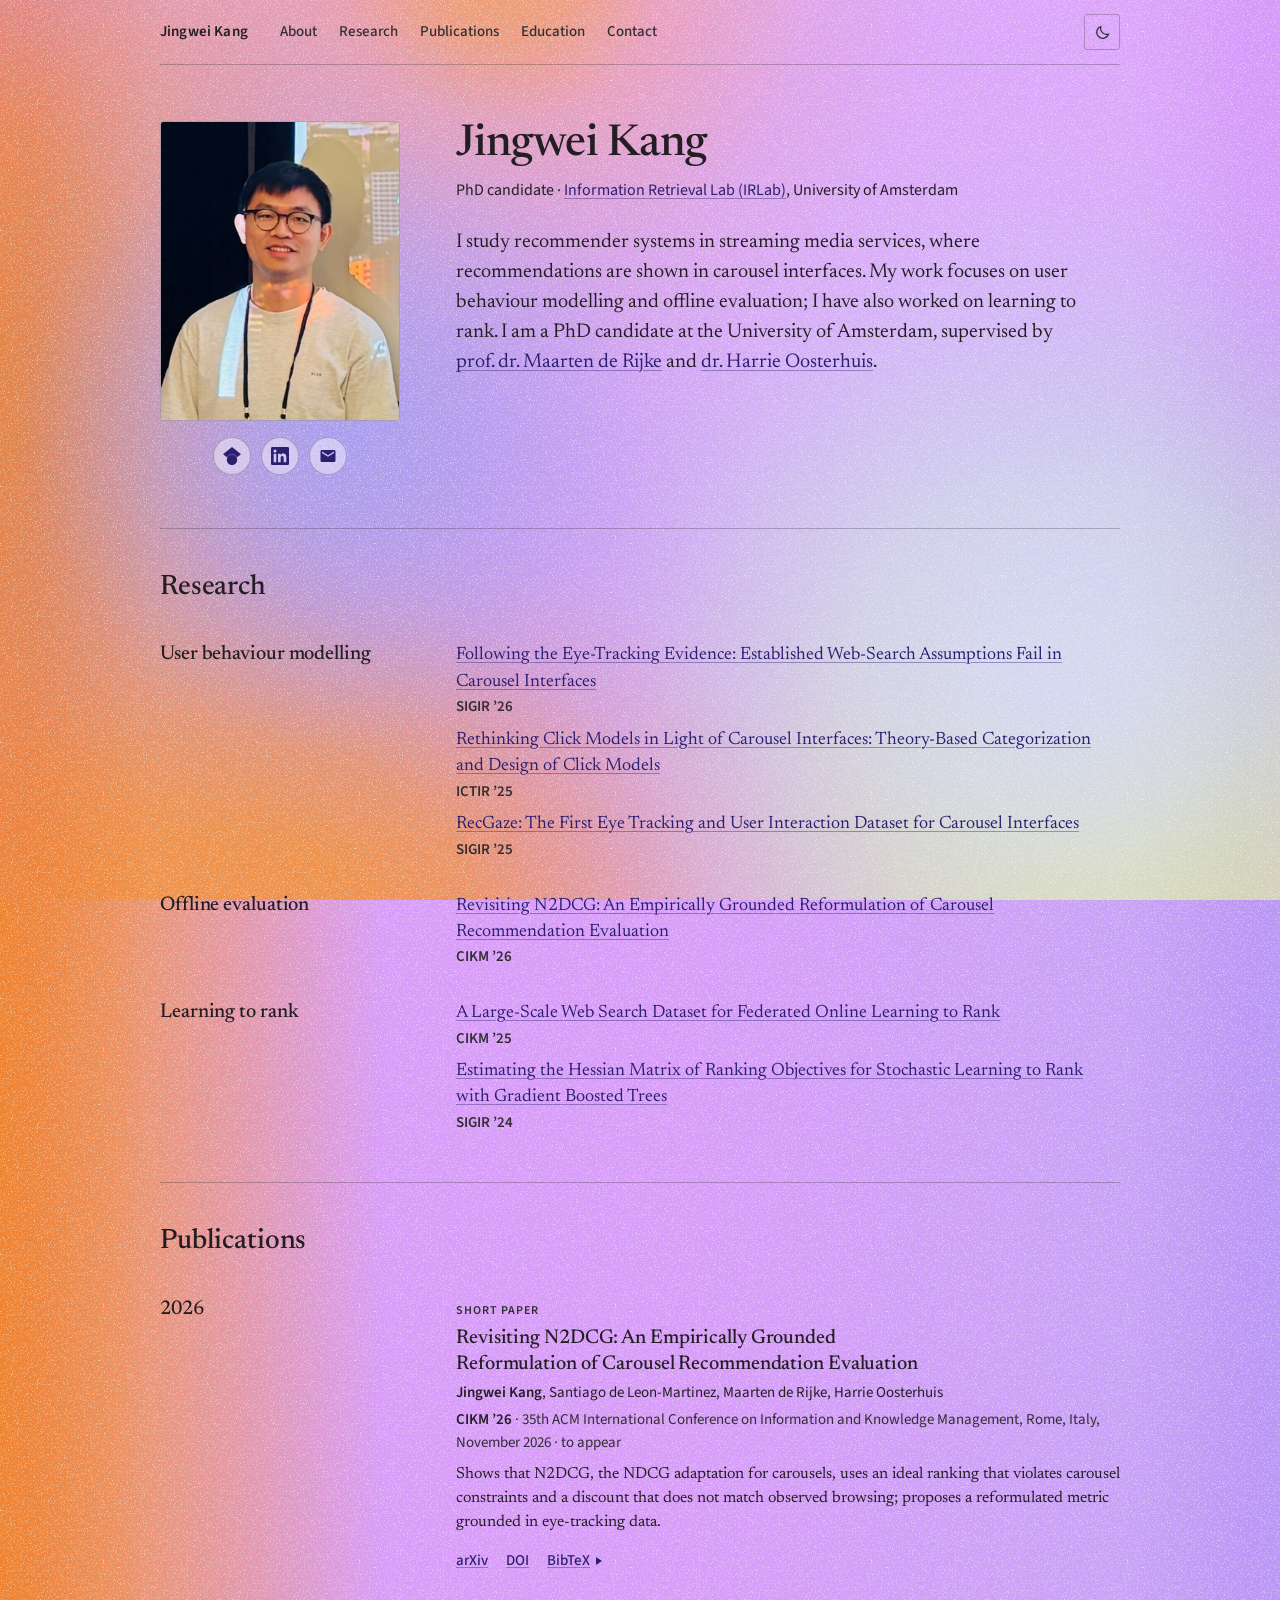
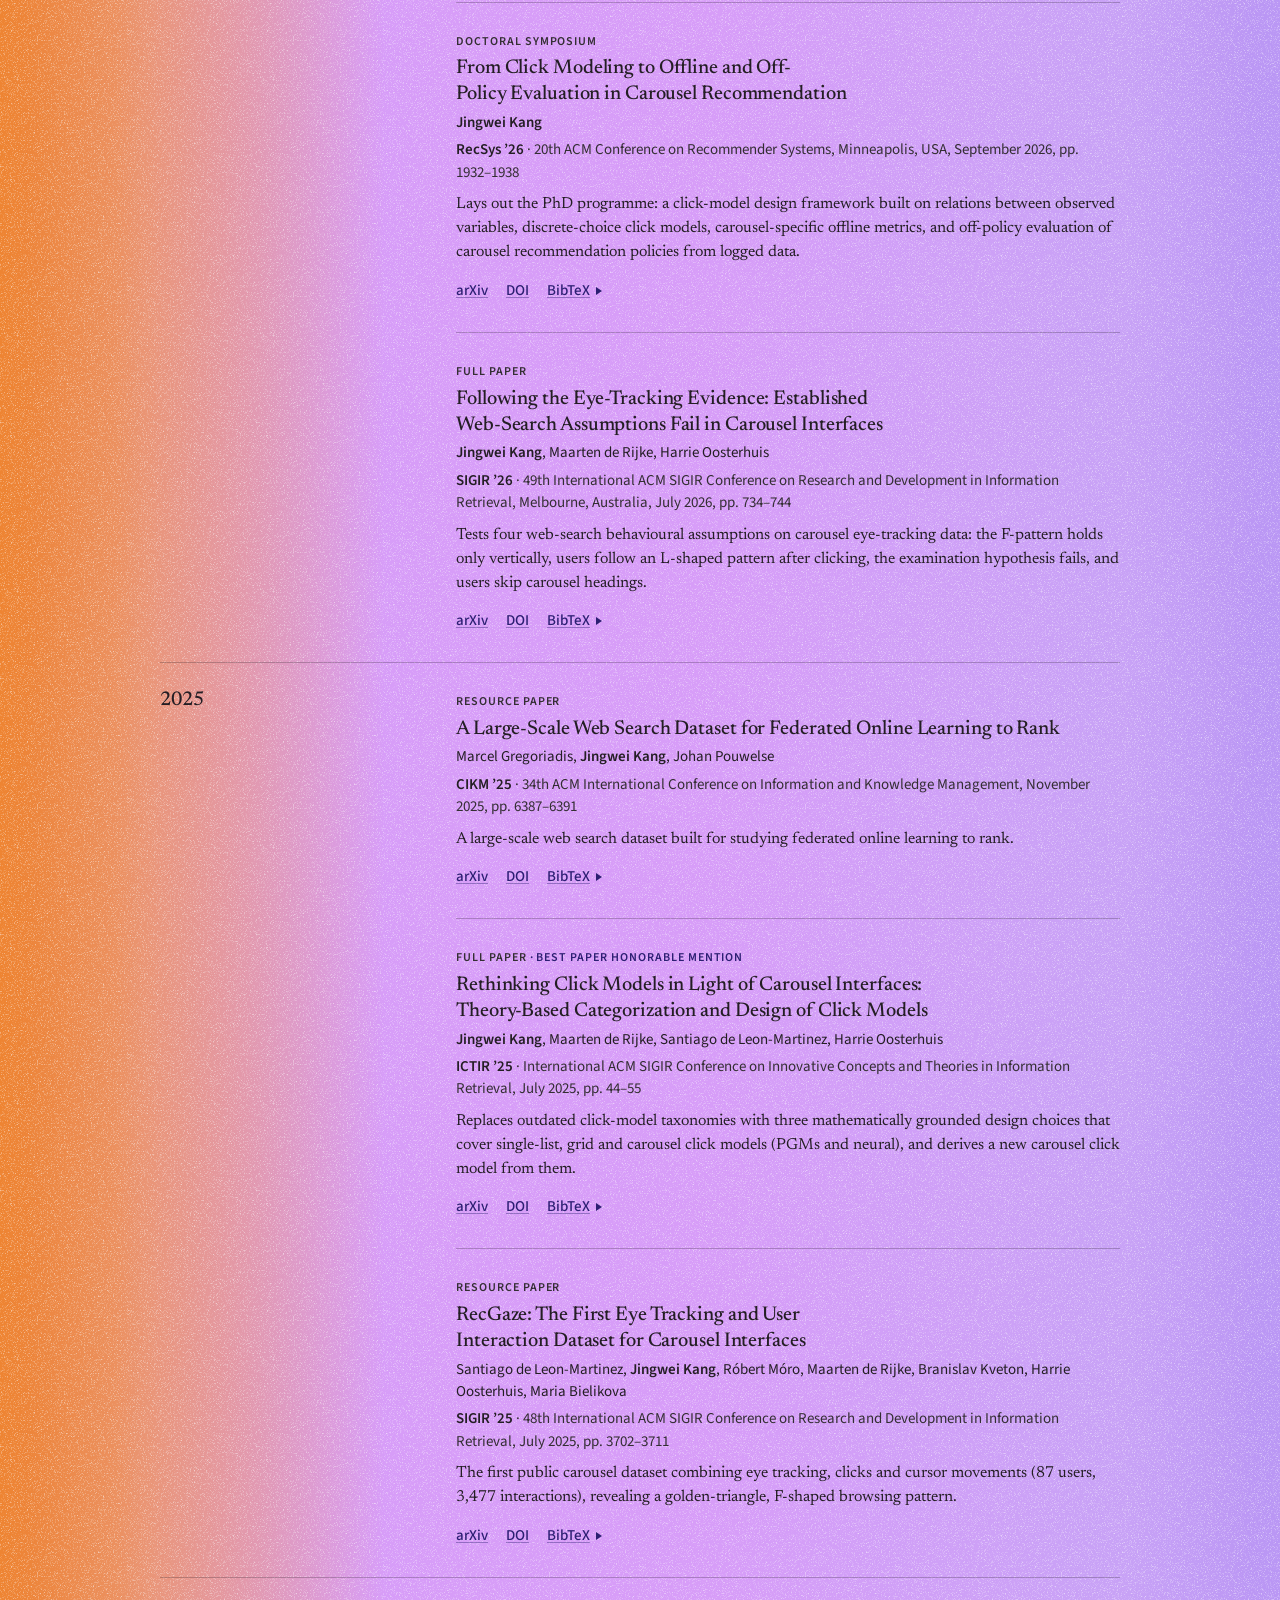
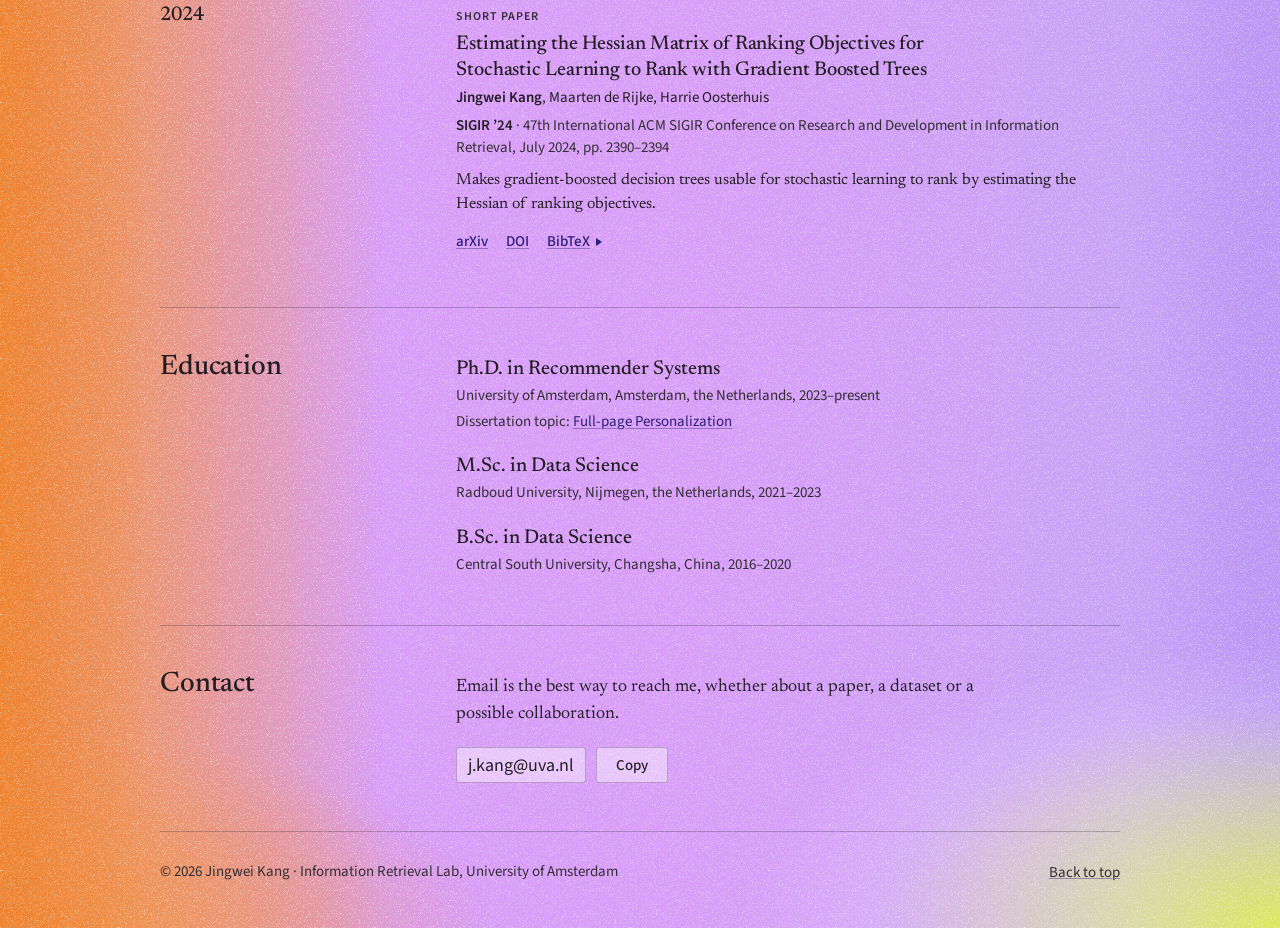
==== commit d40d8fad: "Keep the supervisors' titles on the same line as their names Co-Authored-By: Claude Fable 5.1 <norep" ====
--- a/index.html
+++ b/index.html
@@ -131,7 +131,7 @@
         </div>
         <div class="hero-body">
           <div class="bio">
-            <p>I study recommender systems in streaming media services, where recommendations are shown in carousel interfaces. My work focuses on user behaviour modelling and offline evaluation; I have also worked on learning to rank. I am a PhD candidate at the University of Amsterdam, supervised by <a href="https://scholar.google.com/citations?user=AVDkgFIAAAAJ">prof. dr. Maarten de Rijke</a> and <a href="https://scholar.google.com/citations?user=e9JynrAAAAAJ">dr. Harrie&nbsp;Oosterhuis</a>.</p>
+            <p>I study recommender systems in streaming media services, where recommendations are shown in carousel interfaces. My work focuses on user behaviour modelling and offline evaluation; I have also worked on learning to rank. I am a PhD candidate at the University of Amsterdam, supervised by <a href="https://scholar.google.com/citations?user=AVDkgFIAAAAJ">prof.&nbsp;dr.&nbsp;Maarten de&nbsp;Rijke</a> and <a href="https://scholar.google.com/citations?user=e9JynrAAAAAJ">dr.&nbsp;Harrie&nbsp;Oosterhuis</a>.</p>
           </div>
         </div>
       </section>
--- a/assets/css/style.css
+++ b/assets/css/style.css
@@ -2,10 +2,10 @@
    Jingwei Kang — personal academic homepage
    Direction: "Classic academic, refined"
 
-   Layout concept: one centred reading column (max 56rem) in which every
-   section below the hero shares the same two-column scaffold — a 14rem
+   Layout concept: one centred reading column (max 60rem) in which every
+   section below the hero shares the same two-column scaffold — a 15rem
    margin column for the section heading and its sub-headings (years, research
-   themes) and a 38.5rem prose column — collapsing to a single column under 52em.
+   themes) and a 41.5rem prose column — collapsing to a single column under 52em.
 
    Type: Newsreader (display and prose, optical sizing on), Source Sans 3
    (navigation, metadata, labels, buttons), the system monospace for BibTeX.
@@ -42,7 +42,7 @@
   --field-peri-deep: #9B91EE;            /* the periwinkle disc above the overlay, a shade deeper since it takes no highlight */
   --field-blur: clamp(56px, 13vmin, 120px);  /* softness of every blob edge (sigma); 120px at 1440 x 900 */
   --field-wash: rgb(255 255 255 / 12%);  /* the light wash behind the reading column */
-  --field-wash-span: 28.5rem;            /* half-width of the full-strength wash (half the 56rem page, plus a little) */
+  --field-wash-span: 30.5rem;            /* half-width of the full-strength wash (half the 60rem page, plus a little) */
   --field-wash-feather: 8rem;            /* the wash fades out over this width on each side */
   --field-grain: var(--grain-light);
   --field-grain-opacity: 1;              /* multiplier on the grain tile's own strength */
@@ -72,10 +72,10 @@
   --text-mono: 0.8125rem;  /* 13px  BibTeX */
 
   /* Layout */
-  --page: 56rem;           /* content width of the page (gutters come on top): 14 + 3.5 + 38.5rem */
-  --margin-col: 14rem;     /* heading column beside every section; also the portrait width */
+  --page: 60rem;           /* content width of the page (gutters come on top): 15 + 3.5 + 41.5rem */
+  --margin-col: 15rem;     /* heading column beside every section; also the portrait width */
   --gutter: 3.5rem;        /* between the margin column and the prose */
-  --measure: 38.5rem;      /* prose column: about 80 characters of Newsreader at 18px */
+  --measure: 41.5rem;      /* prose column: about 85 characters of Newsreader at 18px */
 
   /* Baseline nudges so margin-column headings sit on the first prose baseline
      (measured with the web fonts loaded; see README) */
@@ -382,7 +382,7 @@
 }
 
 /* One outer wrapper carries the side gutter; --page is the content width,
-   so the scaffold (14rem + 3.5rem + 38.5rem) fits exactly. */
+   so the scaffold (15rem + 3.5rem + 41.5rem) fits exactly. */
 .page {
   box-sizing: content-box;
   max-width: var(--page);
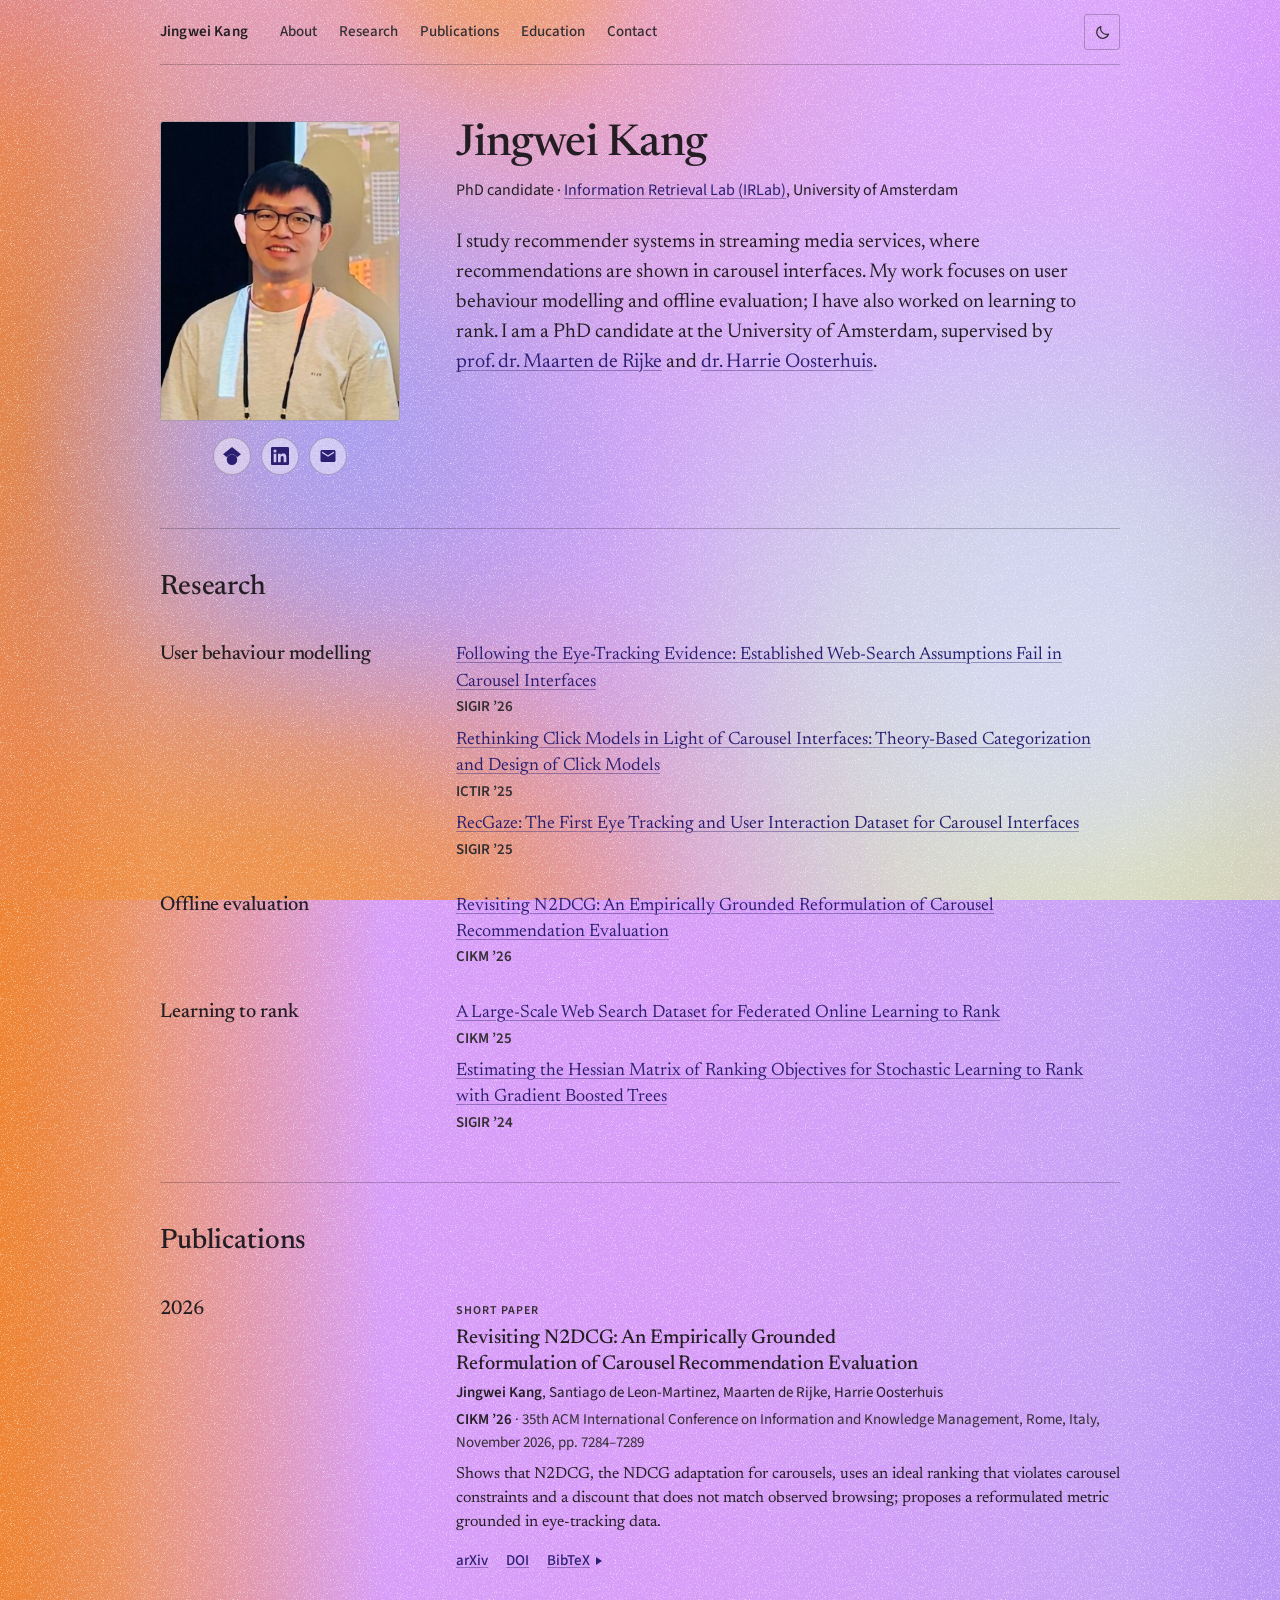
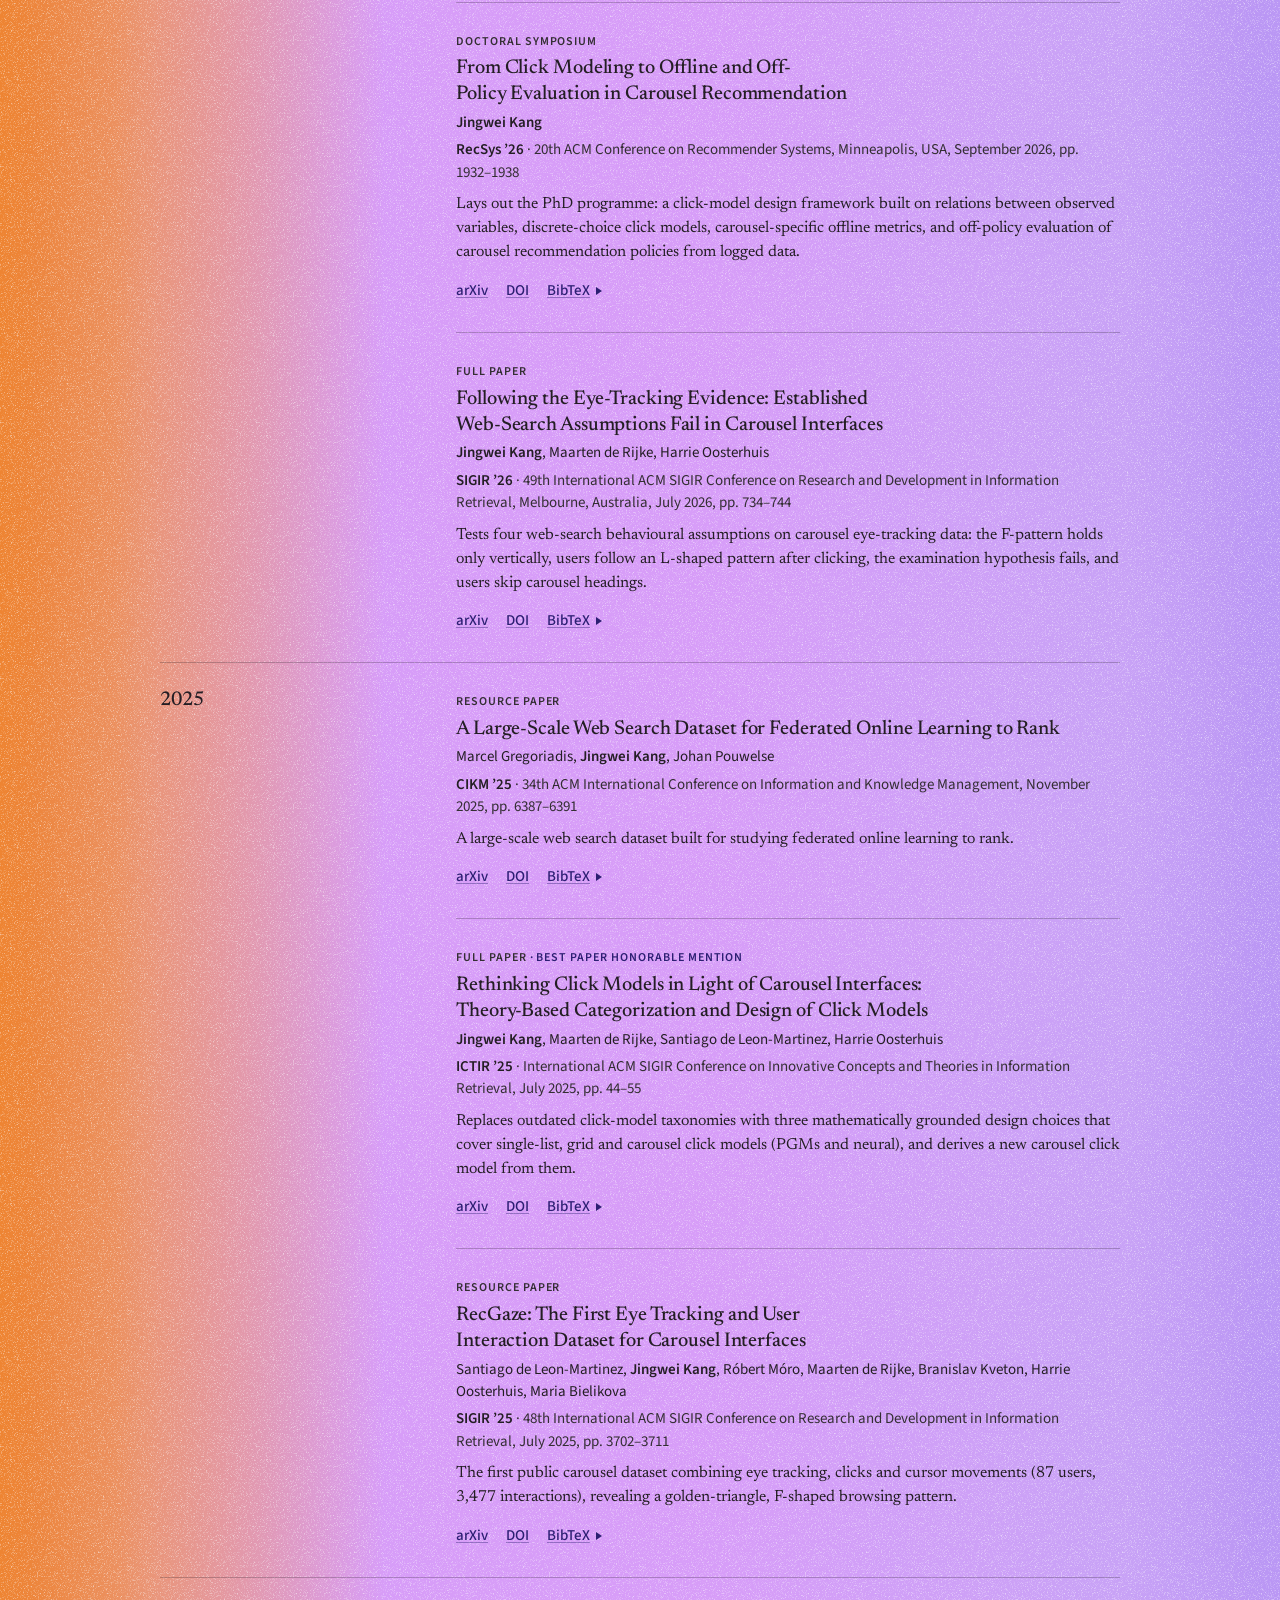
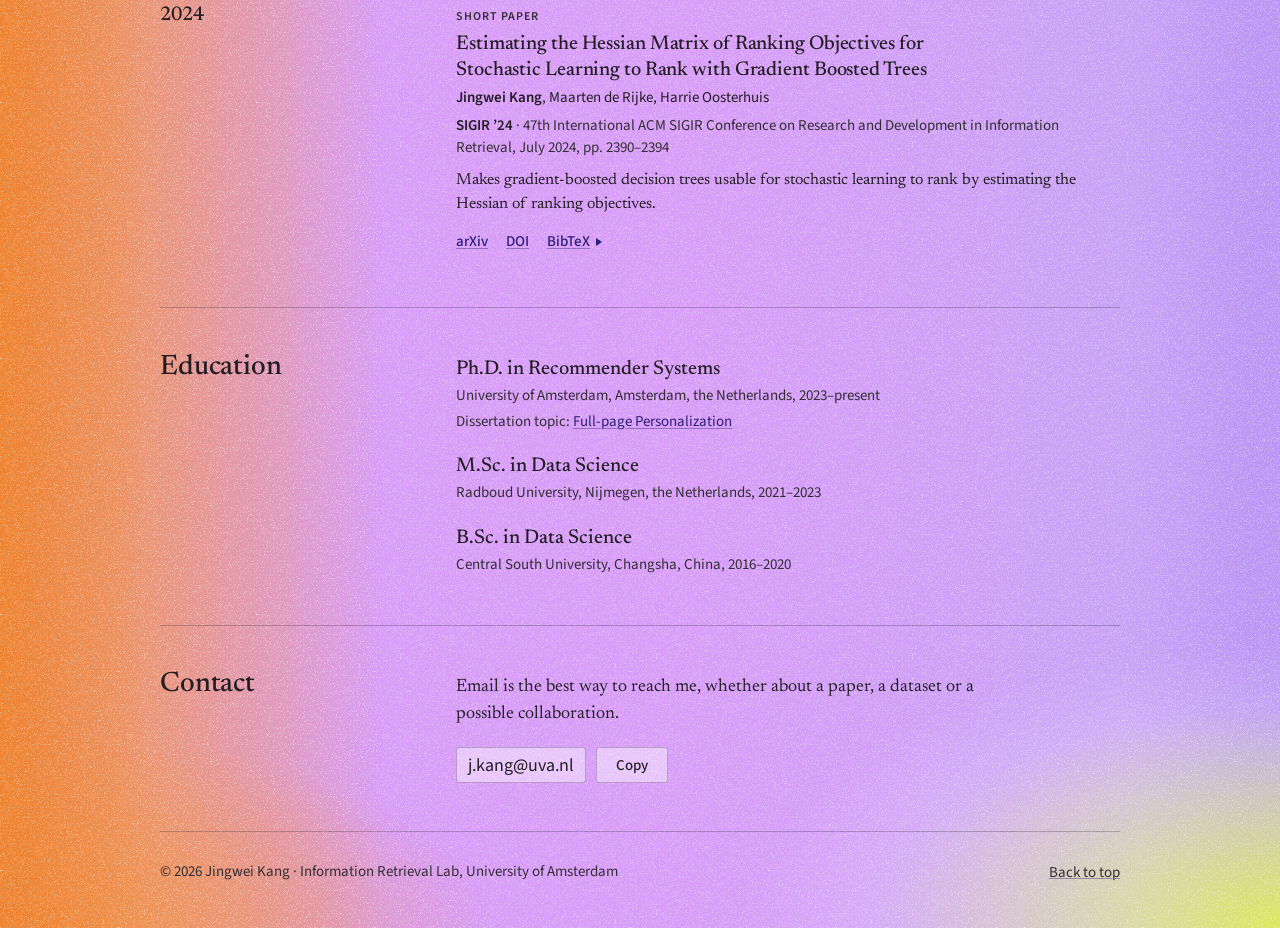
==== commit f6ff8af4: "Use the ACM BibTeX and page numbers for the CIKM 2026 paper Co-Authored-By: Claude Fable 5.1 <norepl" ====
--- a/index.html
+++ b/index.html
@@ -173,7 +173,7 @@
             <p class="pub-kind label">Short paper</p>
             <h4 class="pub-title">Revisiting N2DCG: An Empirically Grounded Reformulation of Carousel Recommendation Evaluation</h4>
             <p class="pub-meta pub-authors"><span class="me">Jingwei Kang</span>, Santiago de Leon-Martinez, Maarten de Rijke, Harrie Oosterhuis</p>
-            <p class="pub-meta pub-venue"><span class="venue">CIKM ’26</span>&nbsp;· 35th ACM International Conference on Information and Knowledge Management, Rome, Italy, November 2026&nbsp;· to appear</p>
+            <p class="pub-meta pub-venue"><span class="venue">CIKM ’26</span>&nbsp;· 35th ACM International Conference on Information and Knowledge Management, Rome, Italy, November 2026, pp.&nbsp;7284–7289</p>
             <p class="pub-summary">Shows that N2DCG, the NDCG adaptation for carousels, uses an ideal ranking that violates carousel constraints and a discount that does not match observed browsing; proposes a reformulated metric grounded in eye-tracking data.</p>
             <p class="pub-links">
               <a href="https://arxiv.org/abs/2608.21877">arXiv</a>
@@ -185,11 +185,16 @@
 <span class="f">author = {Kang, Jingwei and de Leon-Martinez, Santiago and de Rijke, Maarten and Oosterhuis, Harrie},</span>
 <span class="f">title = {Revisiting N2DCG: An Empirically Grounded Reformulation of Carousel Recommendation Evaluation},</span>
 <span class="f">year = {2026},</span>
+<span class="f">isbn = {9798400725395},</span>
 <span class="f">publisher = {Association for Computing Machinery},</span>
 <span class="f">address = {New York, NY, USA},</span>
 <span class="f">url = {https://doi.org/10.1145/3799682.3839894},</span>
 <span class="f">doi = {10.1145/3799682.3839894},</span>
+<span class="f">abstract = {Carousel interfaces have been widely used in video and music streaming services, yet it remains unclear how to properly evaluate recommender systems in these two-dimensional layouts. N2DCG has been proposed to address this gap by adapting NDCG to carousel-based recommendation, but it relies on unverified assumptions borrowed from the single-list web-search setting that do not transfer well to two-dimensional carousel layouts. We identify two substantial limitations of N2DCG: its ideal ranking, used for normalization, violates carousel constraints, and its discount function does not reflect user browsing behavior observed in empirical data. To address both limitations, we propose a reformulation of N2DCG that normalizes appropriately by respecting constraints and uses an empirically grounded discount function. We validate the proposed metric, showing that it better reflects users&#x27; empirical behavior on real-world eye-tracking data and better predicts the comparison results of carousel layouts simulated based on empirical examination patterns.},</span>
 <span class="f">booktitle = {Proceedings of the 35th ACM International Conference on Information and Knowledge Management},</span>
+<span class="f">pages = {7284–7289},</span>
+<span class="f">numpages = {6},</span>
+<span class="f">keywords = {carousel interface, offline evaluation, interface-aware recsys},</span>
 <span class="f">location = {Rome, Italy},</span>
 <span class="f">series = {CIKM &#x27;26}</span>
 <span class="f">}</span></code></pre>
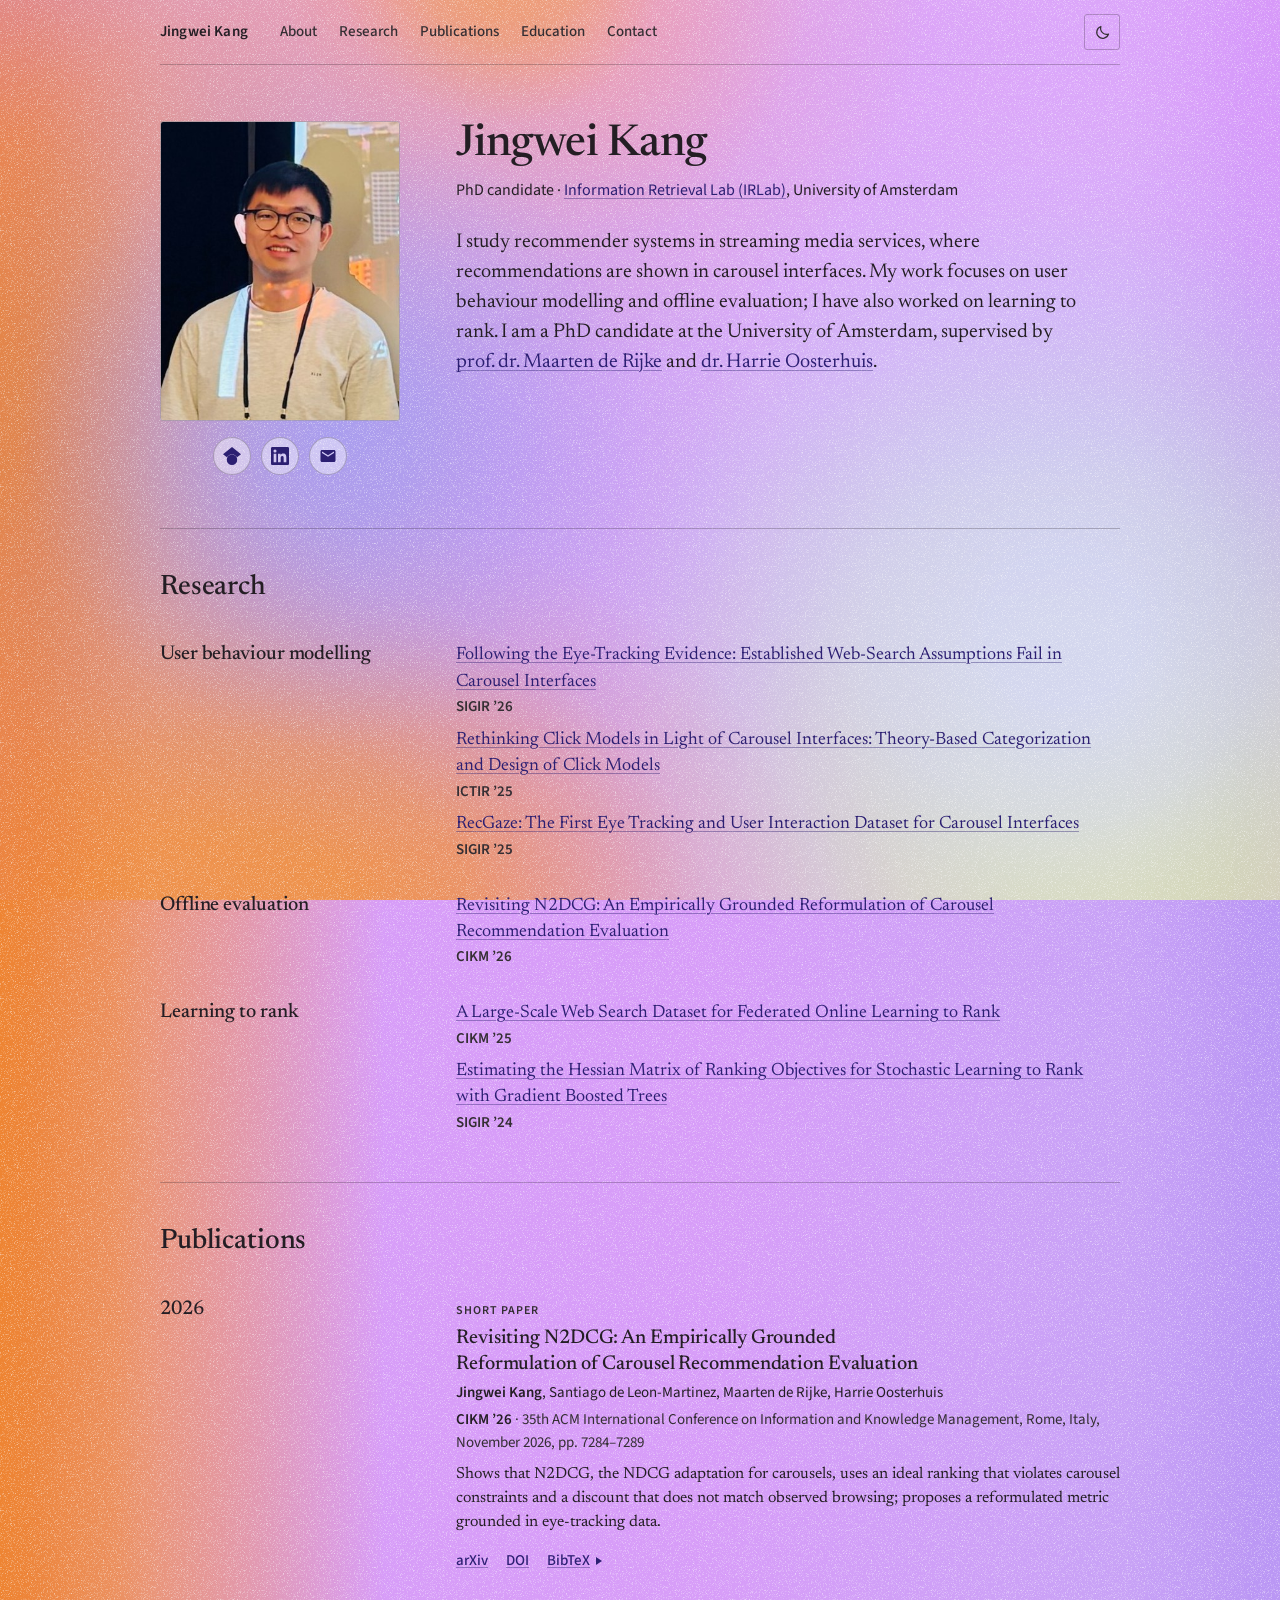
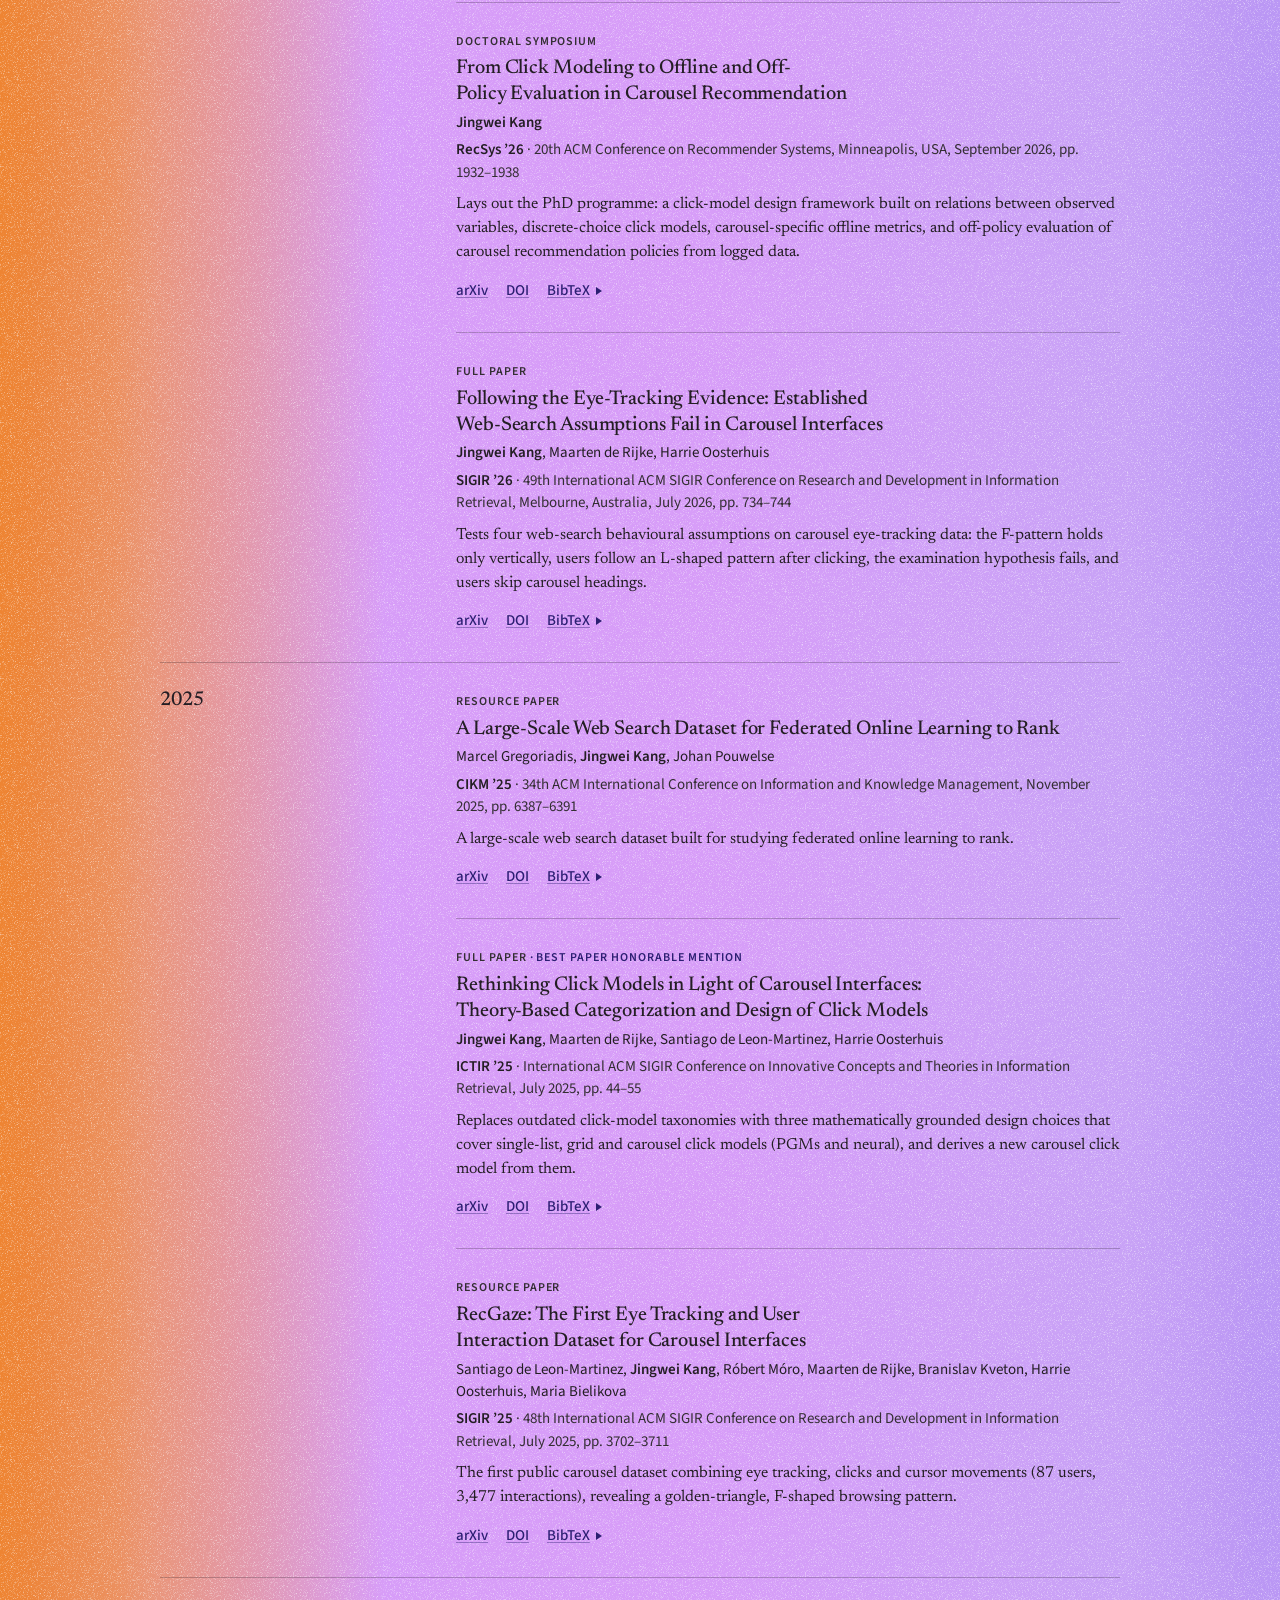
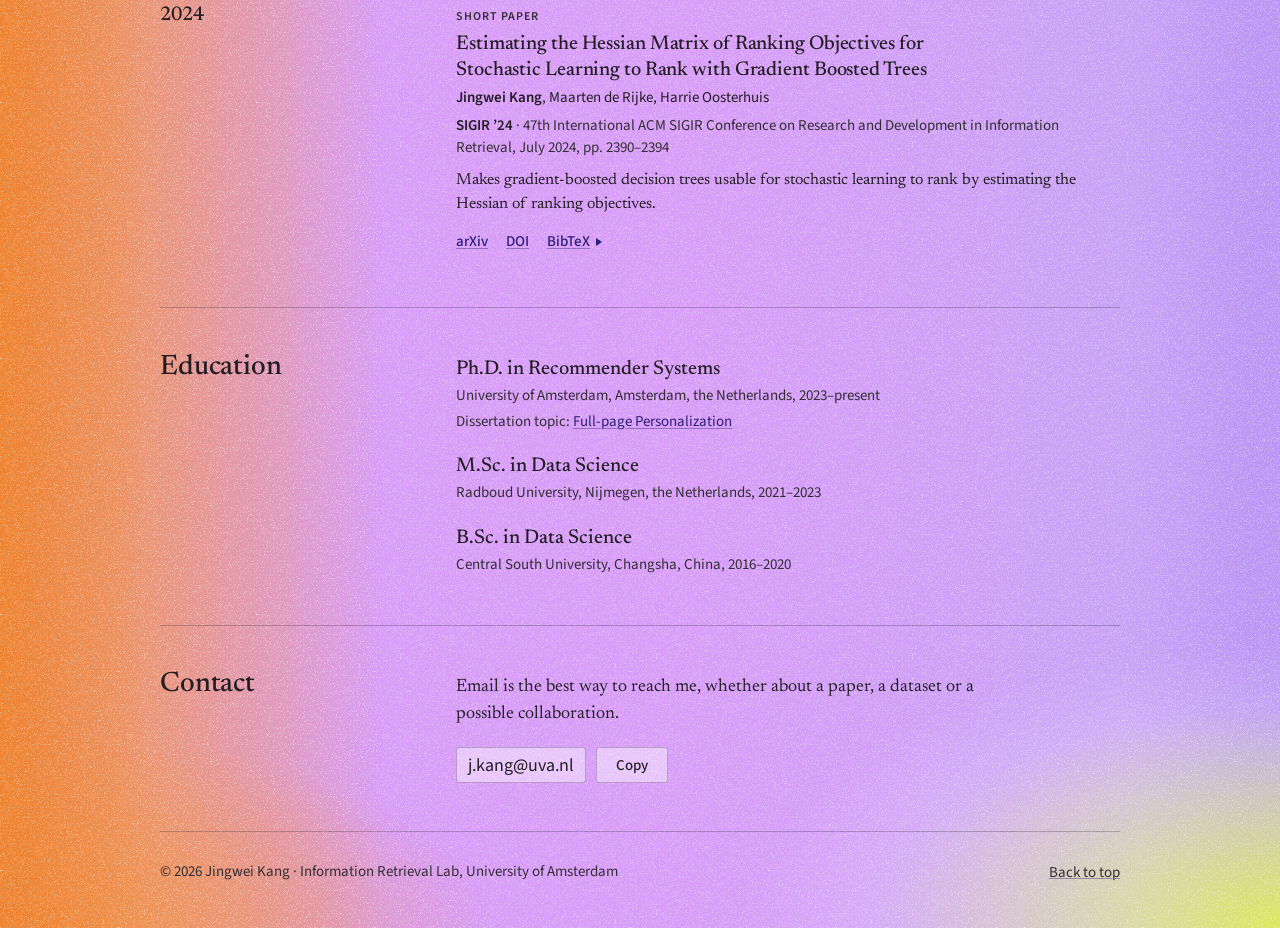
==== commit d42805e0: "Trim the CIKM 2026 BibTeX to the same fields as the other entries Co-Authored-By: Claude Fable 5.1 <" ====
--- a/index.html
+++ b/index.html
@@ -185,16 +185,13 @@
 <span class="f">author = {Kang, Jingwei and de Leon-Martinez, Santiago and de Rijke, Maarten and Oosterhuis, Harrie},</span>
 <span class="f">title = {Revisiting N2DCG: An Empirically Grounded Reformulation of Carousel Recommendation Evaluation},</span>
 <span class="f">year = {2026},</span>
-<span class="f">isbn = {9798400725395},</span>
 <span class="f">publisher = {Association for Computing Machinery},</span>
 <span class="f">address = {New York, NY, USA},</span>
 <span class="f">url = {https://doi.org/10.1145/3799682.3839894},</span>
 <span class="f">doi = {10.1145/3799682.3839894},</span>
-<span class="f">abstract = {Carousel interfaces have been widely used in video and music streaming services, yet it remains unclear how to properly evaluate recommender systems in these two-dimensional layouts. N2DCG has been proposed to address this gap by adapting NDCG to carousel-based recommendation, but it relies on unverified assumptions borrowed from the single-list web-search setting that do not transfer well to two-dimensional carousel layouts. We identify two substantial limitations of N2DCG: its ideal ranking, used for normalization, violates carousel constraints, and its discount function does not reflect user browsing behavior observed in empirical data. To address both limitations, we propose a reformulation of N2DCG that normalizes appropriately by respecting constraints and uses an empirically grounded discount function. We validate the proposed metric, showing that it better reflects users&#x27; empirical behavior on real-world eye-tracking data and better predicts the comparison results of carousel layouts simulated based on empirical examination patterns.},</span>
 <span class="f">booktitle = {Proceedings of the 35th ACM International Conference on Information and Knowledge Management},</span>
 <span class="f">pages = {7284–7289},</span>
 <span class="f">numpages = {6},</span>
-<span class="f">keywords = {carousel interface, offline evaluation, interface-aware recsys},</span>
 <span class="f">location = {Rome, Italy},</span>
 <span class="f">series = {CIKM &#x27;26}</span>
 <span class="f">}</span></code></pre>
